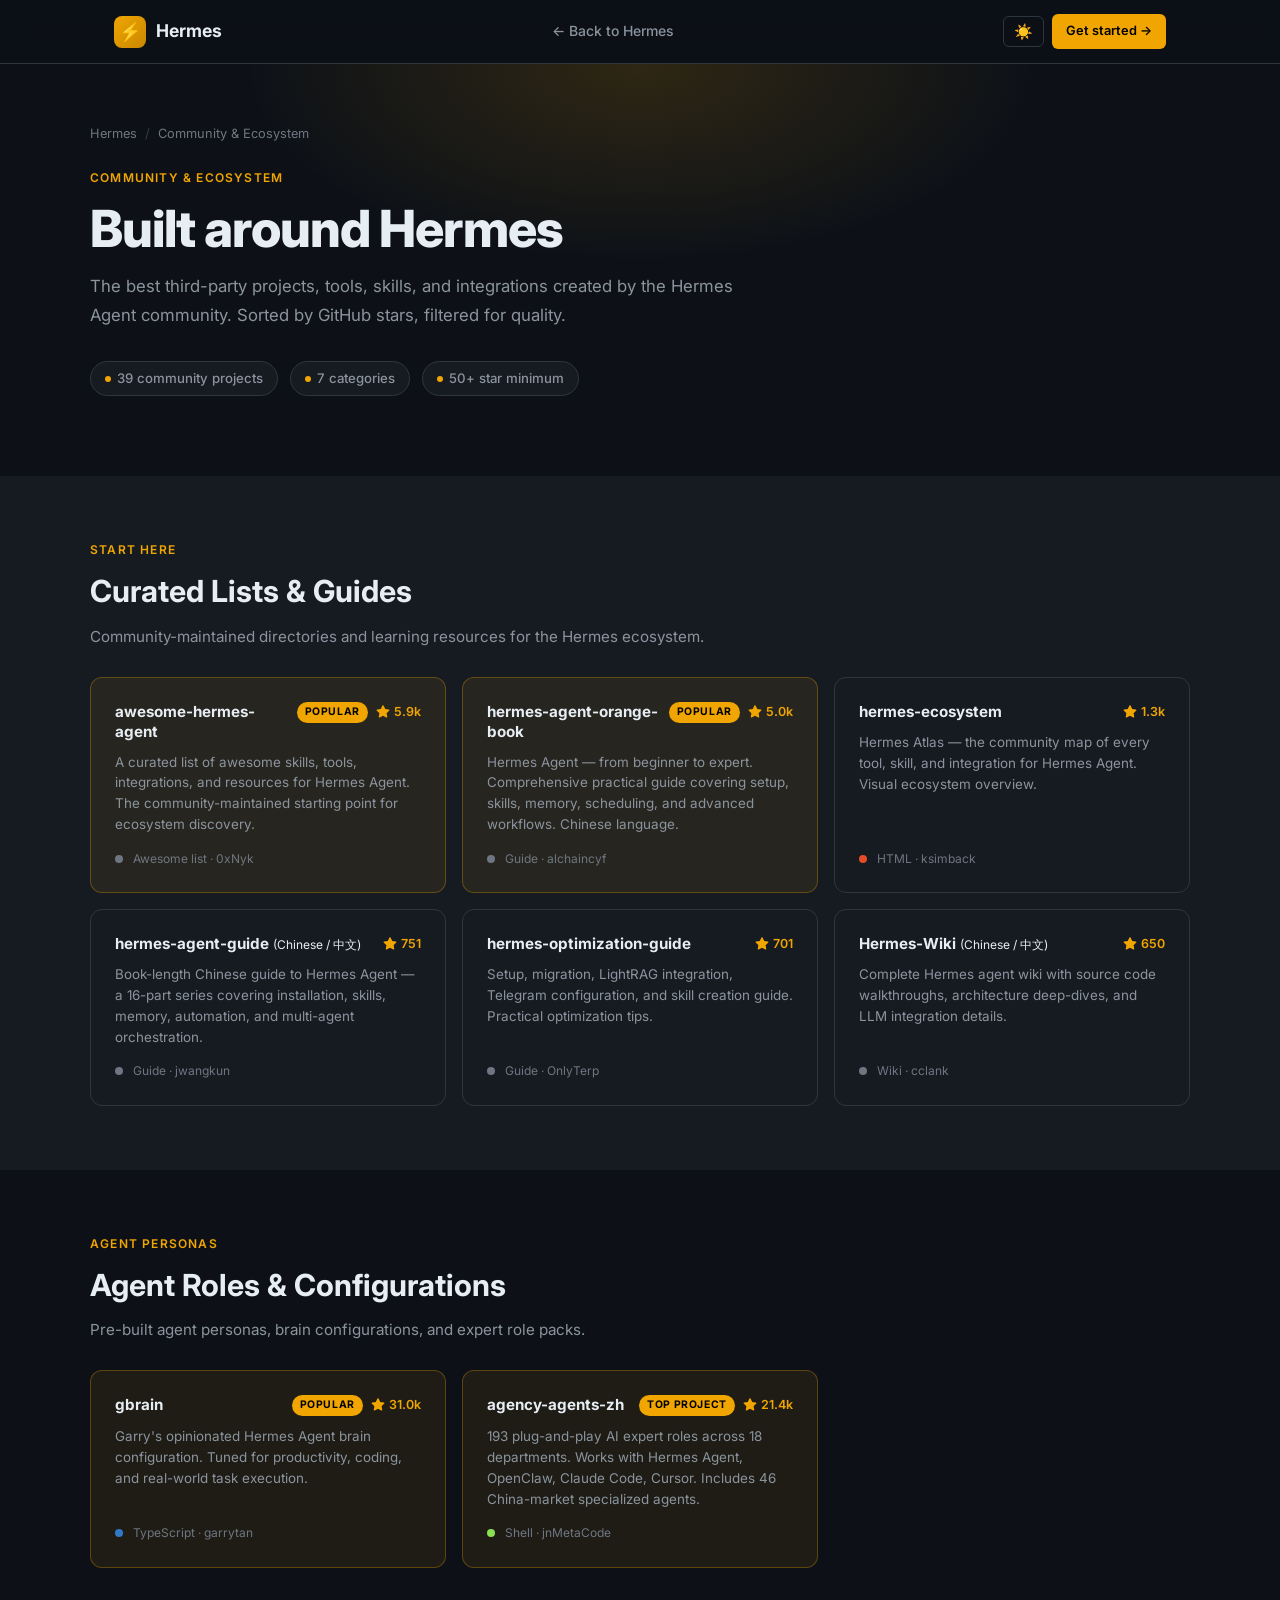
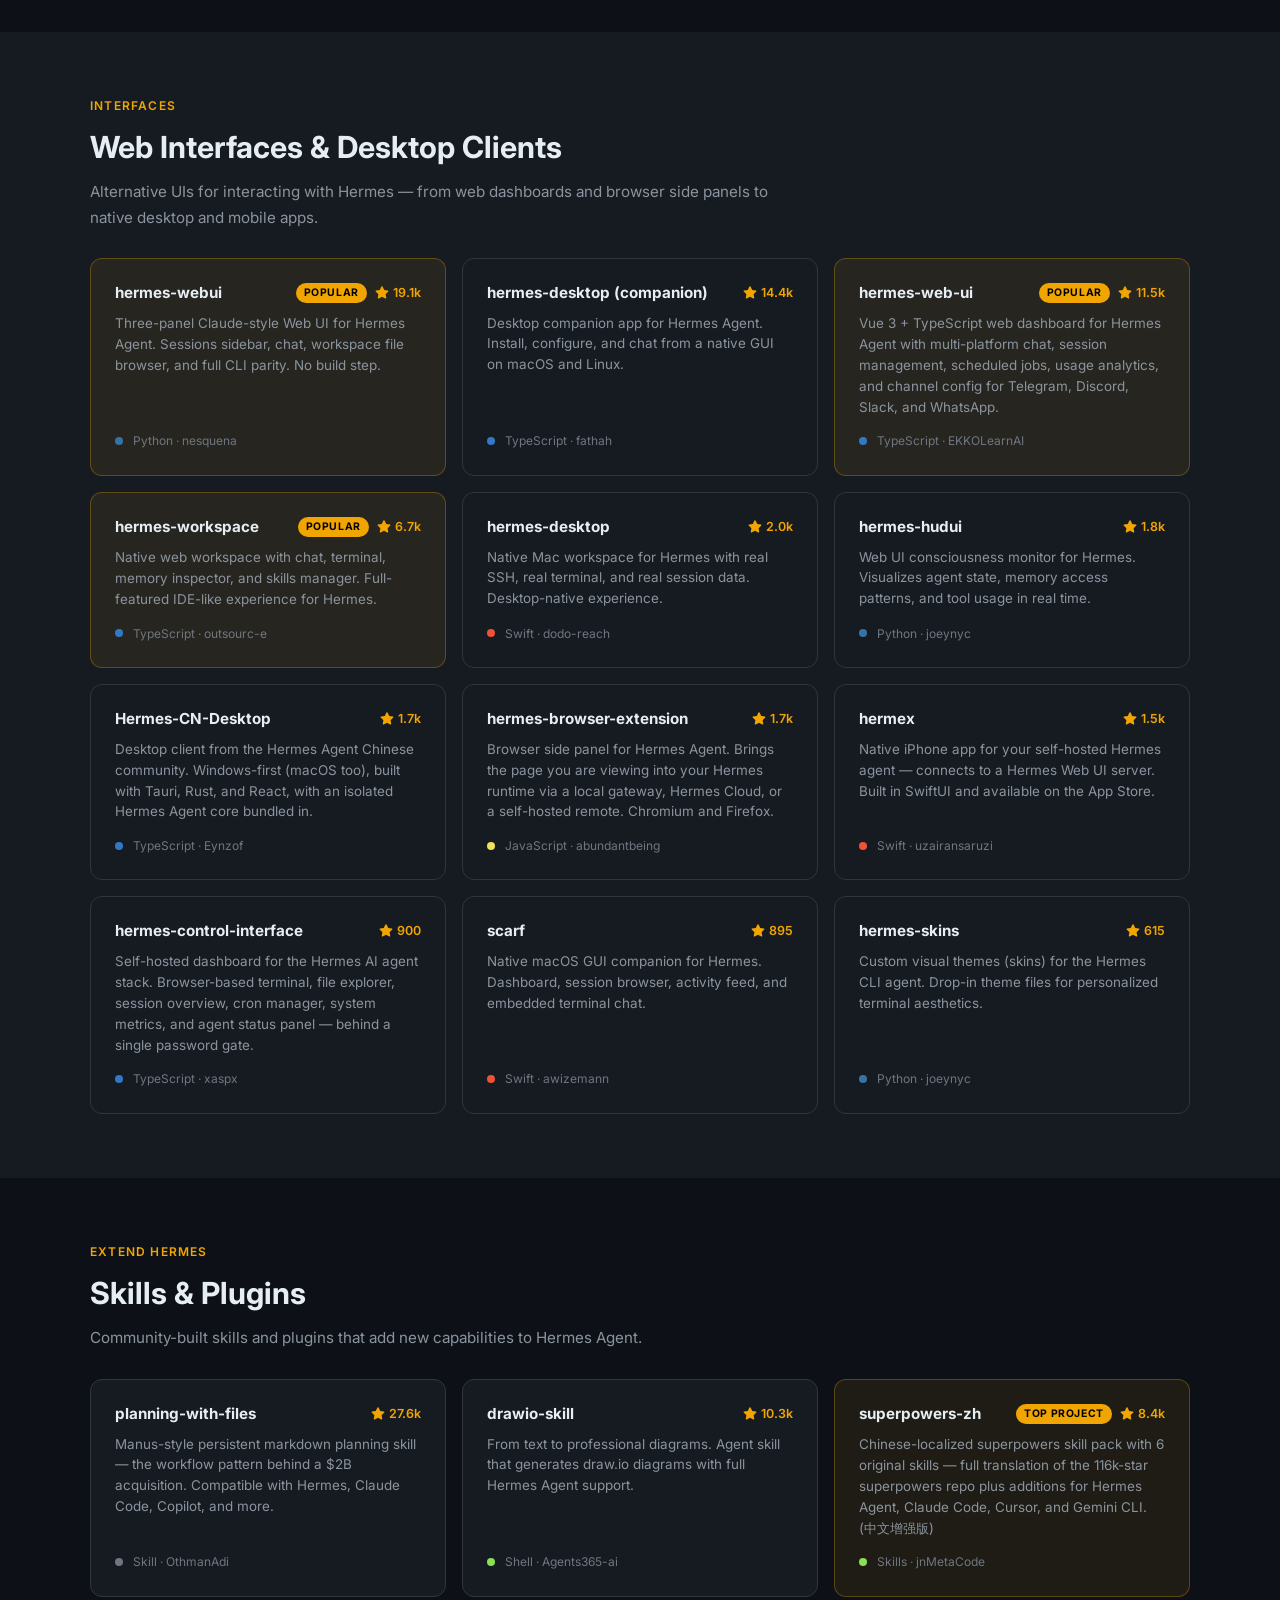
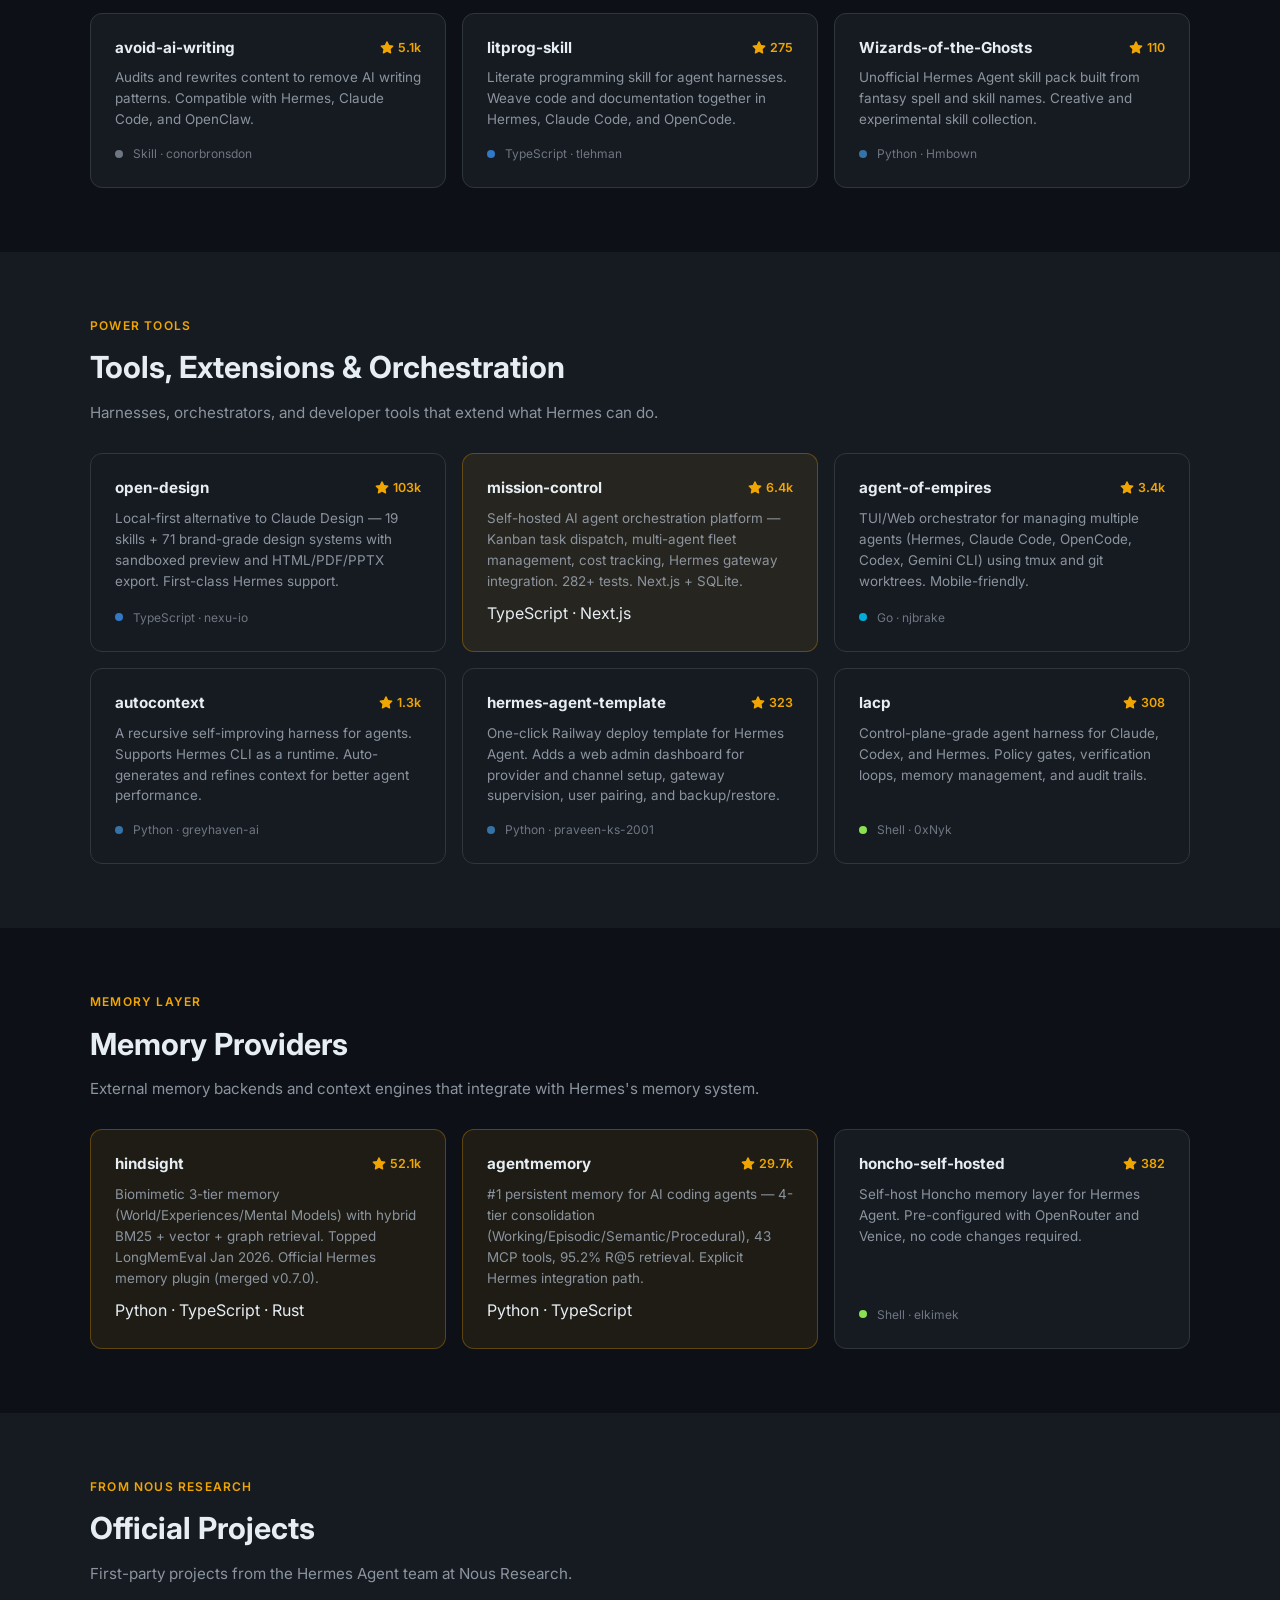
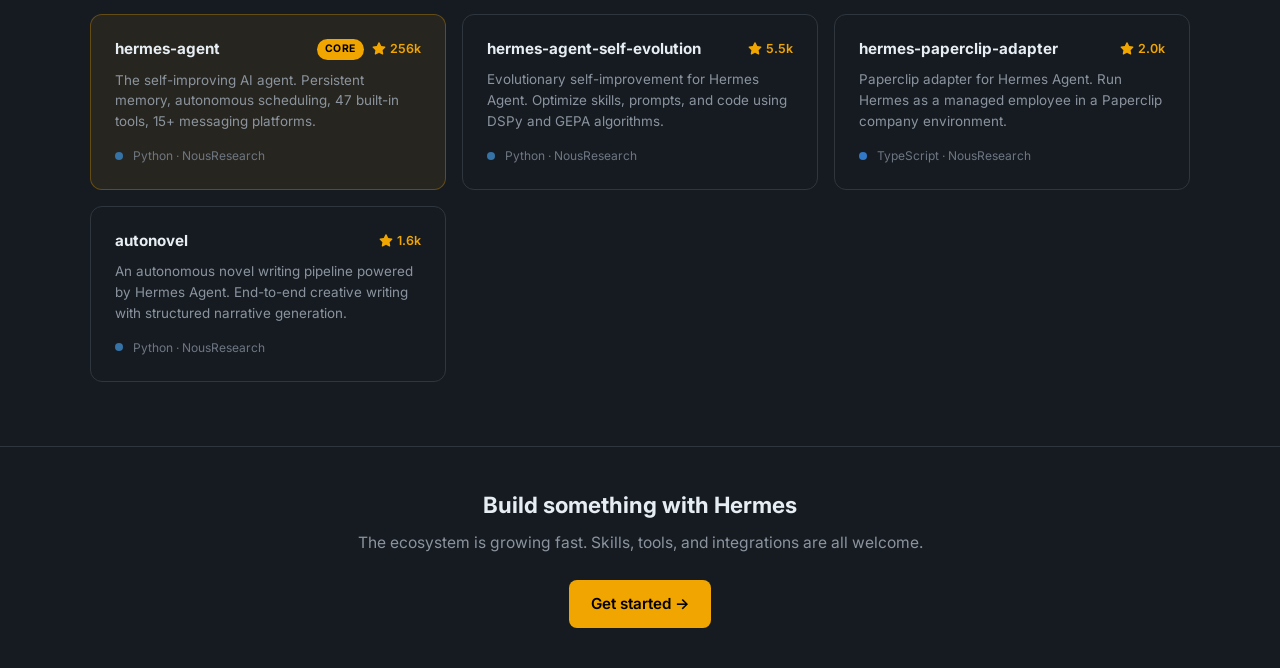
==== community/index.html @ b5ebe0b9 "docs(community): add hermex, hermes-browser-extension, Hermes-CN-Desktop, hermes-agent-template, her" ====
<!DOCTYPE html>
<html lang="en" data-theme="dark">
<head>
  <script>
    // Canonical URL: strip trailing index.html so links always show the clean path
    (function(){
      var p = window.location.pathname;
      if (p.endsWith('/index.html')) {
        var clean = p.slice(0, p.length - 'index.html'.length);
        window.history.replaceState(null, '', clean + window.location.search + window.location.hash);
      }
    })();
  </script>
  <meta charset="UTF-8" />
  <meta name="viewport" content="width=device-width, initial-scale=1.0" />
  <title>Hermes Ecosystem — Community Projects &amp; Tools</title>
  <meta name="description" content="The best third-party projects, tools, skills, and integrations built around Hermes Agent by the open-source community." />
  <meta property="og:title" content="Hermes Ecosystem — Community Projects & Tools" />
  <meta property="og:description" content="The best third-party projects, tools, skills, and integrations built around Hermes Agent." />
  <meta property="og:type" content="website" />
  <link rel="icon" type="image/svg+xml" href="/favicon.svg" />
  <link rel="icon" type="image/png" sizes="32x32" href="/favicon-32.png" />
  <link rel="icon" type="image/png" sizes="192x192" href="/favicon-192.png" />
  <link rel="shortcut icon" href="/favicon.ico" />
  <link rel="apple-touch-icon" sizes="512x512" href="/apple-touch-icon.png" />
  <link rel="preconnect" href="https://fonts.googleapis.com" />
  <link rel="preconnect" href="https://fonts.gstatic.com" crossorigin />
  <link href="https://fonts.googleapis.com/css2?family=Inter:wght@300;400;500;600;700;800&family=JetBrains+Mono:wght@400;500&display=swap" rel="stylesheet" />
  <style>
    :root {
      --bg-primary: #0d1117;
      --bg-secondary: #161b22;
      --bg-tertiary: #21262d;
      --bg-card: #161b22;
      --bg-card-hover: #1c2128;
      --border: #30363d;
      --border-hover: #484f58;
      --text-primary: #e6edf3;
      --text-secondary: #8b949e;
      --text-muted: #6e7681;
      --accent: #f0a500;
      --accent-dim: #c88800;
      --accent-glow: rgba(240,165,0,0.15);
      --accent-subtle: rgba(240,165,0,0.08);
      --green: #3fb950;
      --red: #f85149;
      --blue: #58a6ff;
      --purple: #bc8cff;
      --nav-height: 64px;
      --radius: 8px;
      --radius-lg: 12px;
      --shadow: 0 1px 3px rgba(0,0,0,0.4),0 4px 16px rgba(0,0,0,0.3);
    }
    [data-theme="light"] {
      --bg-primary: #ffffff;
      --bg-secondary: #f6f8fa;
      --bg-tertiary: #eaeef2;
      --bg-card: #ffffff;
      --bg-card-hover: #f6f8fa;
      --border: #d0d7de;
      --border-hover: #9198a1;
      --text-primary: #1f2328;
      --text-secondary: #656d76;
      --text-muted: #9198a1;
      --accent: #c07800;
      --accent-dim: #a06000;
      --accent-glow: rgba(192,120,0,0.12);
      --accent-subtle: rgba(192,120,0,0.06);
      --green: #1a7f37;
      --red: #cf222e;
      --blue: #0969da;
      --purple: #7c3aed;
      --shadow: 0 1px 3px rgba(0,0,0,0.1),0 4px 16px rgba(0,0,0,0.06);
    }
    *,*::before,*::after{box-sizing:border-box;margin:0;padding:0}
    html{scroll-behavior:smooth;font-size:16px;overflow-x:hidden}
    body{font-family:'Inter',-apple-system,BlinkMacSystemFont,'Segoe UI',sans-serif;background:var(--bg-primary);color:var(--text-primary);line-height:1.6;transition:background 0.2s,color 0.2s;-webkit-font-smoothing:antialiased}
    a{color:var(--accent);text-decoration:none;transition:color 0.15s}
    a:hover{color:var(--accent-dim)}
    ::-webkit-scrollbar{width:6px;height:6px}
    ::-webkit-scrollbar-track{background:var(--bg-secondary)}
    ::-webkit-scrollbar-thumb{background:var(--border);border-radius:3px}

    /* Nav */
    #nav{position:fixed;top:0;left:0;right:0;height:var(--nav-height);background:rgba(13,17,23,0.92);backdrop-filter:blur(12px);-webkit-backdrop-filter:blur(12px);border-bottom:1px solid var(--border);z-index:1000}
    [data-theme="light"] #nav{background:rgba(255,255,255,0.92)}
    .nav-inner{max-width:1100px;margin:0 auto;padding:0 24px;height:100%;display:flex;align-items:center;justify-content:space-between;gap:16px}
    .nav-logo{display:flex;align-items:center;gap:10px;font-weight:700;font-size:1.1rem;color:var(--text-primary);text-decoration:none;flex-shrink:0}
    .nav-logo-icon{width:32px;height:32px;background:linear-gradient(135deg,var(--accent),var(--accent-dim));border-radius:8px;display:flex;align-items:center;justify-content:center;font-size:18px;line-height:1}
    .nav-back{display:flex;align-items:center;gap:6px;color:var(--text-secondary);font-size:0.875rem;font-weight:500;padding:6px 12px;border-radius:6px;transition:color 0.15s,background 0.15s;text-decoration:none}
    .nav-back:hover{color:var(--text-primary);background:var(--bg-tertiary)}
    .btn-theme{background:none;border:1px solid var(--border);color:var(--text-secondary);cursor:pointer;padding:7px 10px;border-radius:6px;font-size:15px;line-height:1;transition:border-color 0.15s,color 0.15s,background 0.15s}
    .btn-theme:hover{border-color:var(--border-hover);color:var(--text-primary);background:var(--bg-tertiary)}
    .hamburger{display:none;flex-direction:column;gap:5px;cursor:pointer;padding:6px;border:1px solid var(--border);border-radius:6px;background:none;transition:border-color 0.15s;flex-shrink:0}
    .hamburger:hover{border-color:var(--border-hover)}
    .hamburger span{display:block;width:20px;height:2px;background:var(--text-secondary);border-radius:2px;transition:transform 0.2s,opacity 0.2s}
    .hamburger.open span:nth-child(1){transform:translateY(7px) rotate(45deg)}
    .hamburger.open span:nth-child(2){opacity:0}
    .hamburger.open span:nth-child(3){transform:translateY(-7px) rotate(-45deg)}
    #community-mobile-menu{display:none;position:fixed;top:var(--nav-height);left:0;right:0;background:var(--bg-secondary);border-bottom:1px solid var(--border);padding:16px 24px;z-index:999;flex-direction:column;gap:4px}
    #community-mobile-menu.open{display:flex}
    #community-mobile-menu a{color:var(--text-secondary);font-size:0.95rem;font-weight:500;padding:10px 12px;border-radius:6px;transition:color 0.15s,background 0.15s;text-decoration:none}
    #community-mobile-menu a:hover{color:var(--text-primary);background:var(--bg-tertiary)}
    .btn-cta{background:var(--accent);color:#000;font-size:0.8rem;font-weight:600;padding:7px 14px;border-radius:6px;border:none;cursor:pointer;text-decoration:none;display:inline-block;transition:background 0.15s,transform 0.1s;white-space:nowrap}
    .btn-cta:hover{background:var(--accent-dim);color:#000;transform:translateY(-1px)}

    /* Layout */
    main{padding-top:var(--nav-height)}
    .hero{padding:60px 24px 48px;background:var(--bg-primary);position:relative;overflow:hidden}
    .hero::before{content:'';position:absolute;top:-200px;left:50%;transform:translateX(-50%);width:800px;height:400px;background:radial-gradient(ellipse at center,var(--accent-glow) 0%,transparent 70%);pointer-events:none}
    .container{max-width:1100px;margin:0 auto;position:relative}
    .section{padding:64px 24px}
    .section-alt{background:var(--bg-secondary)}

    /* Breadcrumb */
    .breadcrumb{display:flex;align-items:center;gap:8px;font-size:0.8rem;color:var(--text-muted);margin-bottom:24px;flex-wrap:wrap}
    .breadcrumb a{color:var(--text-muted)}
    .breadcrumb a:hover{color:var(--accent)}
    .breadcrumb-sep{opacity:0.4}

    /* Hero content */
    .page-label{font-size:0.75rem;font-weight:600;letter-spacing:0.1em;text-transform:uppercase;color:var(--accent);margin-bottom:12px}
    .page-title{font-size:clamp(2rem,5vw,3.2rem);font-weight:800;line-height:1.1;letter-spacing:-0.02em;margin-bottom:16px}
    .page-sub{font-size:1.05rem;color:var(--text-secondary);max-width:680px;line-height:1.7;margin-bottom:32px}

    /* Stats bar */
    .stats-bar{display:flex;flex-wrap:wrap;gap:12px;margin-bottom:32px}
    .stat-pill{display:inline-flex;align-items:center;gap:6px;background:var(--bg-secondary);border:1px solid var(--border);color:var(--text-secondary);font-size:0.825rem;font-weight:500;padding:6px 14px;border-radius:100px}
    .stat-pill .dot{width:6px;height:6px;background:var(--accent);border-radius:50%;flex-shrink:0}

    /* Category sections */
    .cat-label{font-size:0.75rem;font-weight:600;letter-spacing:0.1em;text-transform:uppercase;color:var(--accent);margin-bottom:8px}
    .cat-title{font-size:clamp(1.4rem,3vw,1.9rem);font-weight:700;margin-bottom:8px;color:var(--text-primary)}
    .cat-desc{font-size:0.95rem;color:var(--text-secondary);max-width:680px;line-height:1.65;margin-bottom:28px}

    /* Project cards */
    .project-grid{display:grid;grid-template-columns:repeat(3,minmax(0,1fr));gap:16px;margin-bottom:0}
    .project-grid > *{min-width:0}
    .project-card{background:var(--bg-card);border:1px solid var(--border);border-radius:var(--radius-lg);padding:24px;display:flex;flex-direction:column;gap:10px;transition:border-color 0.2s,transform 0.15s,background 0.2s;text-decoration:none;color:inherit}
    .project-card:hover{border-color:var(--accent);transform:translateY(-3px);background:var(--bg-card-hover);color:inherit}
    .project-header{display:flex;align-items:flex-start;justify-content:space-between;gap:8px}
    .project-name{font-size:0.95rem;font-weight:700;color:var(--text-primary);line-height:1.3;word-break:break-word;min-width:0;flex:1}
    .project-stars{display:inline-flex;align-items:center;gap:4px;font-size:0.78rem;font-weight:600;color:var(--accent);white-space:nowrap;flex-shrink:0}
    .project-stars svg{width:14px;height:14px;fill:var(--accent)}
    .project-desc{font-size:0.84rem;color:var(--text-secondary);line-height:1.55;flex:1}
    .project-meta{display:flex;align-items:center;gap:10px;font-size:0.75rem;color:var(--text-muted);margin-top:auto;padding-top:4px}
    .lang-dot{width:8px;height:8px;border-radius:50%;flex-shrink:0}
    .lang-python{background:#3572A5}
    .lang-ts{background:#3178c6}
    .lang-js{background:#f1e05a}
    .lang-swift{background:#F05138}
    .lang-shell{background:#89e051}
    .lang-html{background:#e34c26}
    .lang-go{background:#00ADD8}
    .lang-rust{background:#dea584}
    .lang-makefile{background:#427819}
    .lang-docs{background:var(--text-muted)}

    /* Featured card (wider) */
    .project-card.featured{border-color:rgba(240,165,0,0.3);background:var(--accent-subtle)}
    .project-card.featured:hover{border-color:var(--accent)}
    .featured-badge{font-size:0.65rem;font-weight:700;letter-spacing:0.06em;text-transform:uppercase;background:var(--accent);color:#000;padding:2px 8px;border-radius:100px;flex-shrink:0}

    /* CTA footer */
    .cta-strip{background:var(--bg-secondary);border-top:1px solid var(--border);padding:40px 24px;text-align:center}
    .cta-strip h2{font-size:1.4rem;font-weight:700;margin-bottom:8px}
    .cta-strip p{color:var(--text-secondary);margin-bottom:24px;font-size:0.975rem}
    .cta-btns{display:flex;gap:12px;justify-content:center;flex-wrap:wrap}
    .btn-primary{display:inline-flex;align-items:center;gap:6px;background:var(--accent);color:#000;font-weight:600;font-size:0.95rem;padding:12px 22px;border-radius:8px;transition:background 0.15s,transform 0.1s}
    .btn-primary:hover{background:var(--accent-dim);color:#000;transform:translateY(-1px)}
    .btn-secondary{display:inline-flex;align-items:center;gap:6px;background:var(--bg-card);border:1px solid var(--border);color:var(--text-primary);font-weight:500;font-size:0.95rem;padding:12px 22px;border-radius:8px;transition:border-color 0.15s,background 0.15s}
    .btn-secondary:hover{border-color:var(--border-hover);background:var(--bg-card-hover);color:var(--text-primary)}

    /* Responsive */
    @media(max-width:900px){.project-grid{grid-template-columns:repeat(2,minmax(0,1fr))}}
    @media(max-width:640px){
      .project-grid{grid-template-columns:1fr}
      .nav-back{display:none}
      .btn-cta{display:none}
      .hamburger{display:flex}
      .nav-inner{gap:8px}
      .hero{padding:48px 16px 36px}
      .section{padding:48px 16px}
    }
  </style>
</head>
<body>

<nav id="nav">
  <div class="nav-inner">
    <a href="../index.html" class="nav-logo">
      <div class="nav-logo-icon">&#9889;</div>
      Hermes
    </a>
    <a href="../index.html#resources" class="nav-back"><span>&larr; Back to Hermes</span></a>
    <div style="display:flex;align-items:center;gap:8px;flex-shrink:0">
      <button class="btn-theme" id="theme-toggle" aria-label="Toggle theme">🌙</button>
      <a href="https://hermes-agent.nousresearch.com/docs/getting-started/installation" class="btn-cta" target="_blank" rel="noopener">Get started &rarr;</a>
    </div>
    <button class="hamburger" id="community-hamburger" aria-label="Open menu">
      <span></span><span></span><span></span>
    </button>
  </div>
</nav>

<div id="community-mobile-menu">
  <a href="../index.html">⚡ Hermes Home</a>
  <a href="../index.html#why">Why Hermes</a>
  <a href="../index.html#features">Features</a>
  <a href="../index.html#compare">Compare</a>
  <a href="../index.html#install">Install</a>
  <a href="../index.html#resources">Resources</a>
  <a href="../eli5/" style="color:var(--accent)">🧠 ELI5 — What is Hermes?</a>
  <a href="../models/" style="color:var(--accent)">🤖 Best Models 2026</a>
  <a href="../index.html#resources" style="color:var(--accent)">🌎 Community &amp; Ecosystem</a>
  <a href="https://hermes-agent.nousresearch.com/docs/getting-started/installation" target="_blank" rel="noopener" style="color:var(--accent);margin-top:4px">Get started →</a>
</div>

<main>
  <div class="hero">
    <div class="container">
      <nav class="breadcrumb" aria-label="Breadcrumb">
        <a href="../index.html">Hermes</a>
        <span class="breadcrumb-sep">/</span>
        <span>Community &amp; Ecosystem</span>
      </nav>

      <div class="page-label">Community &amp; Ecosystem</div>
      <h1 class="page-title">Built around Hermes</h1>
      <p class="page-sub">The best third-party projects, tools, skills, and integrations created by the Hermes Agent community. Sorted by GitHub stars, filtered for quality.</p>

      <div class="stats-bar">
        <span class="stat-pill"><span class="dot"></span>39 community projects</span>
        <span class="stat-pill"><span class="dot"></span>7 categories</span>
        <span class="stat-pill"><span class="dot"></span>50+ star minimum</span>
      </div>
    </div>
  </div>

  <!-- ===== CURATED LISTS & GUIDES ===== -->
  <div class="section section-alt">
    <div class="container">
      <p class="cat-label">Start here</p>
      <h2 class="cat-title">Curated Lists &amp; Guides</h2>
      <p class="cat-desc">Community-maintained directories and learning resources for the Hermes ecosystem.</p>
      <div class="project-grid">
        <a href="https://github.com/0xNyk/awesome-hermes-agent" target="_blank" rel="noopener" class="project-card featured">
          <div class="project-header">
            <div class="project-name">awesome-hermes-agent</div>
            <span class="featured-badge">Popular</span>
            <span class="project-stars"><svg viewBox="0 0 16 16"><path d="M8 .25a.75.75 0 0 1 .673.418l1.882 3.815 4.21.612a.75.75 0 0 1 .416 1.279l-3.046 2.97.719 4.192a.75.75 0 0 1-1.088.791L8 12.347l-3.766 1.98a.75.75 0 0 1-1.088-.79l.72-4.194L.818 6.374a.75.75 0 0 1 .416-1.28l4.21-.611L7.327.668A.75.75 0 0 1 8 .25z"/></svg>5.9k</span>
          </div>
          <div class="project-desc">A curated list of awesome skills, tools, integrations, and resources for Hermes Agent. The community-maintained starting point for ecosystem discovery.</div>
          <div class="project-meta"><span class="lang-dot lang-docs"></span> Awesome list &middot; 0xNyk</div>
        </a>
        <a href="https://github.com/alchaincyf/hermes-agent-orange-book" target="_blank" rel="noopener" class="project-card featured">
          <div class="project-header">
            <div class="project-name">hermes-agent-orange-book</div>
            <span class="featured-badge">Popular</span>
            <span class="project-stars"><svg viewBox="0 0 16 16"><path d="M8 .25a.75.75 0 0 1 .673.418l1.882 3.815 4.21.612a.75.75 0 0 1 .416 1.279l-3.046 2.97.719 4.192a.75.75 0 0 1-1.088.791L8 12.347l-3.766 1.98a.75.75 0 0 1-1.088-.79l.72-4.194L.818 6.374a.75.75 0 0 1 .416-1.28l4.21-.611L7.327.668A.75.75 0 0 1 8 .25z"/></svg>5.0k</span>
          </div>
          <div class="project-desc">Hermes Agent &mdash; from beginner to expert. Comprehensive practical guide covering setup, skills, memory, scheduling, and advanced workflows. Chinese language.</div>
          <div class="project-meta"><span class="lang-dot lang-docs"></span> Guide &middot; alchaincyf</div>
        </a>
        <a href="https://github.com/ksimback/hermes-ecosystem" target="_blank" rel="noopener" class="project-card">
          <div class="project-header">
            <div class="project-name">hermes-ecosystem</div>
            <span class="project-stars"><svg viewBox="0 0 16 16"><path d="M8 .25a.75.75 0 0 1 .673.418l1.882 3.815 4.21.612a.75.75 0 0 1 .416 1.279l-3.046 2.97.719 4.192a.75.75 0 0 1-1.088.791L8 12.347l-3.766 1.98a.75.75 0 0 1-1.088-.79l.72-4.194L.818 6.374a.75.75 0 0 1 .416-1.28l4.21-.611L7.327.668A.75.75 0 0 1 8 .25z"/></svg>1.3k</span>
          </div>
          <div class="project-desc">Hermes Atlas &mdash; the community map of every tool, skill, and integration for Hermes Agent. Visual ecosystem overview.</div>
          <div class="project-meta"><span class="lang-dot lang-html"></span> HTML &middot; ksimback</div>
        </a>
        <a href="https://github.com/jwangkun/hermes-agent-guide" target="_blank" rel="noopener" class="project-card">
          <div class="project-header">
            <div class="project-name">hermes-agent-guide <span style="font-weight: normal; font-size: 12px;">(Chinese / 中文)</span></div>
            <span class="project-stars"><svg viewBox="0 0 16 16"><path d="M8 .25a.75.75 0 0 1 .673.418l1.882 3.815 4.21.612a.75.75 0 0 1 .416 1.279l-3.046 2.97.719 4.192a.75.75 0 0 1-1.088.791L8 12.347l-3.766 1.98a.75.75 0 0 1-1.088-.79l.72-4.194L.818 6.374a.75.75 0 0 1 .416-1.28l4.21-.611L7.327.668A.75.75 0 0 1 8 .25z"/></svg>751</span>
          </div>
          <div class="project-desc">Book-length Chinese guide to Hermes Agent &mdash; a 16-part series covering installation, skills, memory, automation, and multi-agent orchestration.</div>
          <div class="project-meta"><span class="lang-dot lang-docs"></span> Guide &middot; jwangkun</div>
        </a>
        <a href="https://github.com/OnlyTerp/hermes-optimization-guide" target="_blank" rel="noopener" class="project-card">
          <div class="project-header">
            <div class="project-name">hermes-optimization-guide</div>
            <span class="project-stars"><svg viewBox="0 0 16 16"><path d="M8 .25a.75.75 0 0 1 .673.418l1.882 3.815 4.21.612a.75.75 0 0 1 .416 1.279l-3.046 2.97.719 4.192a.75.75 0 0 1-1.088.791L8 12.347l-3.766 1.98a.75.75 0 0 1-1.088-.79l.72-4.194L.818 6.374a.75.75 0 0 1 .416-1.28l4.21-.611L7.327.668A.75.75 0 0 1 8 .25z"/></svg>701</span>
          </div>
          <div class="project-desc">Setup, migration, LightRAG integration, Telegram configuration, and skill creation guide. Practical optimization tips.</div>
          <div class="project-meta"><span class="lang-dot lang-docs"></span> Guide &middot; OnlyTerp</div>
        </a>
        <a href="https://github.com/cclank/Hermes-Wiki" target="_blank" rel="noopener" class="project-card">
          <div class="project-header">
            <div class="project-name">Hermes-Wiki <span style="font-weight: normal; font-size: 12px;">(Chinese / 中文)</span></div>
            <span class="project-stars"><svg viewBox="0 0 16 16"><path d="M8 .25a.75.75 0 0 1 .673.418l1.882 3.815 4.21.612a.75.75 0 0 1 .416 1.279l-3.046 2.97.719 4.192a.75.75 0 0 1-1.088.791L8 12.347l-3.766 1.98a.75.75 0 0 1-1.088-.79l.72-4.194L.818 6.374a.75.75 0 0 1 .416-1.28l4.21-.611L7.327.668A.75.75 0 0 1 8 .25z"/></svg>650</span>
          </div>
          <div class="project-desc">Complete Hermes agent wiki with source code walkthroughs, architecture deep-dives, and LLM integration details.</div>
          <div class="project-meta"><span class="lang-dot lang-docs"></span> Wiki &middot; cclank</div>
        </a>
      </div>
    </div>
  </div>

  <!-- ===== AGENT ROLES & CONFIGS ===== -->
  <div class="section">
    <div class="container">
      <p class="cat-label">Agent personas</p>
      <h2 class="cat-title">Agent Roles &amp; Configurations</h2>
      <p class="cat-desc">Pre-built agent personas, brain configurations, and expert role packs.</p>
      <div class="project-grid">
        <a href="https://github.com/garrytan/gbrain" target="_blank" rel="noopener" class="project-card featured">
          <div class="project-header">
            <div class="project-name">gbrain</div>
            <span class="featured-badge">Popular</span>
            <span class="project-stars"><svg viewBox="0 0 16 16"><path d="M8 .25a.75.75 0 0 1 .673.418l1.882 3.815 4.21.612a.75.75 0 0 1 .416 1.279l-3.046 2.97.719 4.192a.75.75 0 0 1-1.088.791L8 12.347l-3.766 1.98a.75.75 0 0 1-1.088-.79l.72-4.194L.818 6.374a.75.75 0 0 1 .416-1.28l4.21-.611L7.327.668A.75.75 0 0 1 8 .25z"/></svg>31.0k</span>
          </div>
          <div class="project-desc">Garry's opinionated Hermes Agent brain configuration. Tuned for productivity, coding, and real-world task execution.</div>
          <div class="project-meta"><span class="lang-dot lang-ts"></span> TypeScript &middot; garrytan</div>
        </a>
        <a href="https://github.com/jnMetaCode/agency-agents-zh" target="_blank" rel="noopener" class="project-card featured">
          <div class="project-header">
            <div class="project-name">agency-agents-zh</div>
            <span class="featured-badge">Top project</span>
            <span class="project-stars"><svg viewBox="0 0 16 16"><path d="M8 .25a.75.75 0 0 1 .673.418l1.882 3.815 4.21.612a.75.75 0 0 1 .416 1.279l-3.046 2.97.719 4.192a.75.75 0 0 1-1.088.791L8 12.347l-3.766 1.98a.75.75 0 0 1-1.088-.79l.72-4.194L.818 6.374a.75.75 0 0 1 .416-1.28l4.21-.611L7.327.668A.75.75 0 0 1 8 .25z"/></svg>21.4k</span>
          </div>
          <div class="project-desc">193 plug-and-play AI expert roles across 18 departments. Works with Hermes Agent, OpenClaw, Claude Code, Cursor. Includes 46 China-market specialized agents.</div>
          <div class="project-meta"><span class="lang-dot lang-shell"></span> Shell &middot; jnMetaCode</div>
        </a>
      </div>
    </div>
  </div>

  <!-- ===== WEB INTERFACES & DESKTOP ===== -->
  <div class="section section-alt">
    <div class="container">
      <p class="cat-label">Interfaces</p>
      <h2 class="cat-title">Web Interfaces &amp; Desktop Clients</h2>
      <p class="cat-desc">Alternative UIs for interacting with Hermes &mdash; from web dashboards and browser side panels to native desktop and mobile apps.</p>
      <div class="project-grid">
        <a href="https://github.com/nesquena/hermes-webui" target="_blank" rel="noopener" class="project-card featured">
          <div class="project-header">
            <div class="project-name">hermes-webui</div>
            <span class="featured-badge">Popular</span>
            <span class="project-stars"><svg viewBox="0 0 16 16"><path d="M8 .25a.75.75 0 0 1 .673.418l1.882 3.815 4.21.612a.75.75 0 0 1 .416 1.279l-3.046 2.97.719 4.192a.75.75 0 0 1-1.088.791L8 12.347l-3.766 1.98a.75.75 0 0 1-1.088-.79l.72-4.194L.818 6.374a.75.75 0 0 1 .416-1.28l4.21-.611L7.327.668A.75.75 0 0 1 8 .25z"/></svg>19.1k</span>
          </div>
          <div class="project-desc">Three-panel Claude-style Web UI for Hermes Agent. Sessions sidebar, chat, workspace file browser, and full CLI parity. No build step.</div>
          <div class="project-meta"><span class="lang-dot lang-python"></span> Python &middot; nesquena</div>
        </a>
        <a href="https://github.com/fathah/hermes-desktop" target="_blank" rel="noopener" class="project-card">
          <div class="project-header">
            <div class="project-name">hermes-desktop (companion)</div>
            <span class="project-stars"><svg viewBox="0 0 16 16"><path d="M8 .25a.75.75 0 0 1 .673.418l1.882 3.815 4.21.612a.75.75 0 0 1 .416 1.279l-3.046 2.97.719 4.192a.75.75 0 0 1-1.088.791L8 12.347l-3.766 1.98a.75.75 0 0 1-1.088-.79l.72-4.194L.818 6.374a.75.75 0 0 1 .416-1.28l4.21-.611L7.327.668A.75.75 0 0 1 8 .25z"/></svg>14.4k</span>
          </div>
          <div class="project-desc">Desktop companion app for Hermes Agent. Install, configure, and chat from a native GUI on macOS and Linux.</div>
          <div class="project-meta"><span class="lang-dot lang-ts"></span> TypeScript &middot; fathah</div>
        </a>
        <a href="https://github.com/EKKOLearnAI/hermes-web-ui" target="_blank" rel="noopener" class="project-card featured">
          <div class="project-header">
            <div class="project-name">hermes-web-ui</div>
            <span class="featured-badge">Popular</span>
            <span class="project-stars"><svg viewBox="0 0 16 16"><path d="M8 .25a.75.75 0 0 1 .673.418l1.882 3.815 4.21.612a.75.75 0 0 1 .416 1.279l-3.046 2.97.719 4.192a.75.75 0 0 1-1.088.791L8 12.347l-3.766 1.98a.75.75 0 0 1-1.088-.79l.72-4.194L.818 6.374a.75.75 0 0 1 .416-1.28l4.21-.611L7.327.668A.75.75 0 0 1 8 .25z"/></svg>11.5k</span>
          </div>
          <div class="project-desc">Vue 3 + TypeScript web dashboard for Hermes Agent with multi-platform chat, session management, scheduled jobs, usage analytics, and channel config for Telegram, Discord, Slack, and WhatsApp.</div>
          <div class="project-meta"><span class="lang-dot lang-ts"></span> TypeScript &middot; EKKOLearnAI</div>
        </a>
        <a href="https://github.com/outsourc-e/hermes-workspace" target="_blank" rel="noopener" class="project-card featured">
          <div class="project-header">
            <div class="project-name">hermes-workspace</div>
            <span class="featured-badge">Popular</span>
            <span class="project-stars"><svg viewBox="0 0 16 16"><path d="M8 .25a.75.75 0 0 1 .673.418l1.882 3.815 4.21.612a.75.75 0 0 1 .416 1.279l-3.046 2.97.719 4.192a.75.75 0 0 1-1.088.791L8 12.347l-3.766 1.98a.75.75 0 0 1-1.088-.79l.72-4.194L.818 6.374a.75.75 0 0 1 .416-1.28l4.21-.611L7.327.668A.75.75 0 0 1 8 .25z"/></svg>6.7k</span>
          </div>
          <div class="project-desc">Native web workspace with chat, terminal, memory inspector, and skills manager. Full-featured IDE-like experience for Hermes.</div>
          <div class="project-meta"><span class="lang-dot lang-ts"></span> TypeScript &middot; outsourc-e</div>
        </a>
        <a href="https://github.com/dodo-reach/hermes-desktop" target="_blank" rel="noopener" class="project-card">
          <div class="project-header">
            <div class="project-name">hermes-desktop</div>
            <span class="project-stars"><svg viewBox="0 0 16 16"><path d="M8 .25a.75.75 0 0 1 .673.418l1.882 3.815 4.21.612a.75.75 0 0 1 .416 1.279l-3.046 2.97.719 4.192a.75.75 0 0 1-1.088.791L8 12.347l-3.766 1.98a.75.75 0 0 1-1.088-.79l.72-4.194L.818 6.374a.75.75 0 0 1 .416-1.28l4.21-.611L7.327.668A.75.75 0 0 1 8 .25z"/></svg>2.0k</span>
          </div>
          <div class="project-desc">Native Mac workspace for Hermes with real SSH, real terminal, and real session data. Desktop-native experience.</div>
          <div class="project-meta"><span class="lang-dot lang-swift"></span> Swift &middot; dodo-reach</div>
        </a>
        <a href="https://github.com/joeynyc/hermes-hudui" target="_blank" rel="noopener" class="project-card">
          <div class="project-header">
            <div class="project-name">hermes-hudui</div>
            <span class="project-stars"><svg viewBox="0 0 16 16"><path d="M8 .25a.75.75 0 0 1 .673.418l1.882 3.815 4.21.612a.75.75 0 0 1 .416 1.279l-3.046 2.97.719 4.192a.75.75 0 0 1-1.088.791L8 12.347l-3.766 1.98a.75.75 0 0 1-1.088-.79l.72-4.194L.818 6.374a.75.75 0 0 1 .416-1.28l4.21-.611L7.327.668A.75.75 0 0 1 8 .25z"/></svg>1.8k</span>
          </div>
          <div class="project-desc">Web UI consciousness monitor for Hermes. Visualizes agent state, memory access patterns, and tool usage in real time.</div>
          <div class="project-meta"><span class="lang-dot lang-python"></span> Python &middot; joeynyc</div>
        </a>
        <a href="https://github.com/Eynzof/Hermes-CN-Desktop" target="_blank" rel="noopener" class="project-card">
          <div class="project-header">
            <div class="project-name">Hermes-CN-Desktop</div>
            <span class="project-stars"><svg viewBox="0 0 16 16"><path d="M8 .25a.75.75 0 0 1 .673.418l1.882 3.815 4.21.612a.75.75 0 0 1 .416 1.279l-3.046 2.97.719 4.192a.75.75 0 0 1-1.088.791L8 12.347l-3.766 1.98a.75.75 0 0 1-1.088-.79l.72-4.194L.818 6.374a.75.75 0 0 1 .416-1.28l4.21-.611L7.327.668A.75.75 0 0 1 8 .25z"/></svg>1.7k</span>
          </div>
          <div class="project-desc">Desktop client from the Hermes Agent Chinese community. Windows-first (macOS too), built with Tauri, Rust, and React, with an isolated Hermes Agent core bundled in.</div>
          <div class="project-meta"><span class="lang-dot lang-ts"></span> TypeScript &middot; Eynzof</div>
        </a>
        <a href="https://github.com/abundantbeing/hermes-browser-extension" target="_blank" rel="noopener" class="project-card">
          <div class="project-header">
            <div class="project-name">hermes-browser-extension</div>
            <span class="project-stars"><svg viewBox="0 0 16 16"><path d="M8 .25a.75.75 0 0 1 .673.418l1.882 3.815 4.21.612a.75.75 0 0 1 .416 1.279l-3.046 2.97.719 4.192a.75.75 0 0 1-1.088.791L8 12.347l-3.766 1.98a.75.75 0 0 1-1.088-.79l.72-4.194L.818 6.374a.75.75 0 0 1 .416-1.28l4.21-.611L7.327.668A.75.75 0 0 1 8 .25z"/></svg>1.7k</span>
          </div>
          <div class="project-desc">Browser side panel for Hermes Agent. Brings the page you are viewing into your Hermes runtime via a local gateway, Hermes Cloud, or a self-hosted remote. Chromium and Firefox.</div>
          <div class="project-meta"><span class="lang-dot lang-js"></span> JavaScript &middot; abundantbeing</div>
        </a>
        <a href="https://github.com/uzairansaruzi/hermex" target="_blank" rel="noopener" class="project-card">
          <div class="project-header">
            <div class="project-name">hermex</div>
            <span class="project-stars"><svg viewBox="0 0 16 16"><path d="M8 .25a.75.75 0 0 1 .673.418l1.882 3.815 4.21.612a.75.75 0 0 1 .416 1.279l-3.046 2.97.719 4.192a.75.75 0 0 1-1.088.791L8 12.347l-3.766 1.98a.75.75 0 0 1-1.088-.79l.72-4.194L.818 6.374a.75.75 0 0 1 .416-1.28l4.21-.611L7.327.668A.75.75 0 0 1 8 .25z"/></svg>1.5k</span>
          </div>
          <div class="project-desc">Native iPhone app for your self-hosted Hermes agent &mdash; connects to a Hermes Web UI server. Built in SwiftUI and available on the App Store.</div>
          <div class="project-meta"><span class="lang-dot lang-swift"></span> Swift &middot; uzairansaruzi</div>
        </a>
        <a href="https://github.com/xaspx/hermes-control-interface" target="_blank" rel="noopener" class="project-card">
          <div class="project-header">
            <div class="project-name">hermes-control-interface</div>
            <span class="project-stars"><svg viewBox="0 0 16 16"><path d="M8 .25a.75.75 0 0 1 .673.418l1.882 3.815 4.21.612a.75.75 0 0 1 .416 1.279l-3.046 2.97.719 4.192a.75.75 0 0 1-1.088.791L8 12.347l-3.766 1.98a.75.75 0 0 1-1.088-.79l.72-4.194L.818 6.374a.75.75 0 0 1 .416-1.28l4.21-.611L7.327.668A.75.75 0 0 1 8 .25z"/></svg>900</span>
          </div>
          <div class="project-desc">Self-hosted dashboard for the Hermes AI agent stack. Browser-based terminal, file explorer, session overview, cron manager, system metrics, and agent status panel — behind a single password gate.</div>
          <div class="project-meta"><span class="lang-dot lang-ts"></span> TypeScript &middot; xaspx</div>
        </a>
        <a href="https://github.com/awizemann/scarf" target="_blank" rel="noopener" class="project-card">
          <div class="project-header">
            <div class="project-name">scarf</div>
            <span class="project-stars"><svg viewBox="0 0 16 16"><path d="M8 .25a.75.75 0 0 1 .673.418l1.882 3.815 4.21.612a.75.75 0 0 1 .416 1.279l-3.046 2.97.719 4.192a.75.75 0 0 1-1.088.791L8 12.347l-3.766 1.98a.75.75 0 0 1-1.088-.79l.72-4.194L.818 6.374a.75.75 0 0 1 .416-1.28l4.21-.611L7.327.668A.75.75 0 0 1 8 .25z"/></svg>895</span>
          </div>
          <div class="project-desc">Native macOS GUI companion for Hermes. Dashboard, session browser, activity feed, and embedded terminal chat.</div>
          <div class="project-meta"><span class="lang-dot lang-swift"></span> Swift &middot; awizemann</div>
        </a>
        <a href="https://github.com/joeynyc/hermes-skins" target="_blank" rel="noopener" class="project-card">
          <div class="project-header">
            <div class="project-name">hermes-skins</div>
            <span class="project-stars"><svg viewBox="0 0 16 16"><path d="M8 .25a.75.75 0 0 1 .673.418l1.882 3.815 4.21.612a.75.75 0 0 1 .416 1.279l-3.046 2.97.719 4.192a.75.75 0 0 1-1.088.791L8 12.347l-3.766 1.98a.75.75 0 0 1-1.088-.79l.72-4.194L.818 6.374a.75.75 0 0 1 .416-1.28l4.21-.611L7.327.668A.75.75 0 0 1 8 .25z"/></svg>615</span>
          </div>
          <div class="project-desc">Custom visual themes (skins) for the Hermes CLI agent. Drop-in theme files for personalized terminal aesthetics.</div>
          <div class="project-meta"><span class="lang-dot lang-python"></span> Python &middot; joeynyc</div>
        </a>
      </div>
    </div>
  </div>

  <!-- ===== SKILLS & PLUGINS ===== -->
  <div class="section">
    <div class="container">
      <p class="cat-label">Extend Hermes</p>
      <h2 class="cat-title">Skills &amp; Plugins</h2>
      <p class="cat-desc">Community-built skills and plugins that add new capabilities to Hermes Agent.</p>
      <div class="project-grid">
        <a href="https://github.com/OthmanAdi/planning-with-files" target="_blank" rel="noopener" class="project-card">
          <div class="project-header">
            <div class="project-name">planning-with-files</div>
            <span class="project-stars"><svg viewBox="0 0 16 16"><path d="M8 .25a.75.75 0 0 1 .673.418l1.882 3.815 4.21.612a.75.75 0 0 1 .416 1.279l-3.046 2.97.719 4.192a.75.75 0 0 1-1.088.791L8 12.347l-3.766 1.98a.75.75 0 0 1-1.088-.79l.72-4.194L.818 6.374a.75.75 0 0 1 .416-1.28l4.21-.611L7.327.668A.75.75 0 0 1 8 .25z"/></svg>27.6k</span>
          </div>
          <div class="project-desc">Manus-style persistent markdown planning skill — the workflow pattern behind a $2B acquisition. Compatible with Hermes, Claude Code, Copilot, and more.</div>
          <div class="project-meta"><span class="lang-dot lang-docs"></span> Skill &middot; OthmanAdi</div>
        </a>
        <a href="https://github.com/Agents365-ai/drawio-skill" target="_blank" rel="noopener" class="project-card">
          <div class="project-header">
            <div class="project-name">drawio-skill</div>
            <span class="project-stars"><svg viewBox="0 0 16 16"><path d="M8 .25a.75.75 0 0 1 .673.418l1.882 3.815 4.21.612a.75.75 0 0 1 .416 1.279l-3.046 2.97.719 4.192a.75.75 0 0 1-1.088.791L8 12.347l-3.766 1.98a.75.75 0 0 1-1.088-.79l.72-4.194L.818 6.374a.75.75 0 0 1 .416-1.28l4.21-.611L7.327.668A.75.75 0 0 1 8 .25z"/></svg>10.3k</span>
          </div>
          <div class="project-desc">From text to professional diagrams. Agent skill that generates draw.io diagrams with full Hermes Agent support.</div>
          <div class="project-meta"><span class="lang-dot lang-shell"></span> Shell &middot; Agents365-ai</div>
        </a>
        <a href="https://github.com/jnMetaCode/superpowers-zh" target="_blank" rel="noopener" class="project-card featured">
          <div class="project-header">
            <div class="project-name">superpowers-zh</div>
            <span class="featured-badge">Top project</span>
            <span class="project-stars"><svg viewBox="0 0 16 16"><path d="M8 .25a.75.75 0 0 1 .673.418l1.882 3.815 4.21.612a.75.75 0 0 1 .416 1.279l-3.046 2.97.719 4.192a.75.75 0 0 1-1.088.791L8 12.347l-3.766 1.98a.75.75 0 0 1-1.088-.79l.72-4.194L.818 6.374a.75.75 0 0 1 .416-1.28l4.21-.611L7.327.668A.75.75 0 0 1 8 .25z"/></svg>8.4k</span>
          </div>
          <div class="project-desc">Chinese-localized superpowers skill pack with 6 original skills — full translation of the 116k-star superpowers repo plus additions for Hermes Agent, Claude Code, Cursor, and Gemini CLI. (中文增强版)</div>
          <div class="project-meta"><span class="lang-dot lang-shell"></span> Skills &middot; jnMetaCode</div>
        </a>
        <a href="https://github.com/conorbronsdon/avoid-ai-writing" target="_blank" rel="noopener" class="project-card">
          <div class="project-header">
            <div class="project-name">avoid-ai-writing</div>
            <span class="project-stars"><svg viewBox="0 0 16 16"><path d="M8 .25a.75.75 0 0 1 .673.418l1.882 3.815 4.21.612a.75.75 0 0 1 .416 1.279l-3.046 2.97.719 4.192a.75.75 0 0 1-1.088.791L8 12.347l-3.766 1.98a.75.75 0 0 1-1.088-.79l.72-4.194L.818 6.374a.75.75 0 0 1 .416-1.28l4.21-.611L7.327.668A.75.75 0 0 1 8 .25z"/></svg>5.1k</span>
          </div>
          <div class="project-desc">Audits and rewrites content to remove AI writing patterns. Compatible with Hermes, Claude Code, and OpenClaw.</div>
          <div class="project-meta"><span class="lang-dot lang-docs"></span> Skill &middot; conorbronsdon</div>
        </a>
        <a href="https://github.com/tlehman/litprog-skill" target="_blank" rel="noopener" class="project-card">
          <div class="project-header">
            <div class="project-name">litprog-skill</div>
            <span class="project-stars"><svg viewBox="0 0 16 16"><path d="M8 .25a.75.75 0 0 1 .673.418l1.882 3.815 4.21.612a.75.75 0 0 1 .416 1.279l-3.046 2.97.719 4.192a.75.75 0 0 1-1.088.791L8 12.347l-3.766 1.98a.75.75 0 0 1-1.088-.79l.72-4.194L.818 6.374a.75.75 0 0 1 .416-1.28l4.21-.611L7.327.668A.75.75 0 0 1 8 .25z"/></svg>275</span>
          </div>
          <div class="project-desc">Literate programming skill for agent harnesses. Weave code and documentation together in Hermes, Claude Code, and OpenCode.</div>
          <div class="project-meta"><span class="lang-dot lang-ts"></span> TypeScript &middot; tlehman</div>
        </a>
        <a href="https://github.com/Hmbown/Wizards-of-the-Ghosts" target="_blank" rel="noopener" class="project-card">
          <div class="project-header">
            <div class="project-name">Wizards-of-the-Ghosts</div>
            <span class="project-stars"><svg viewBox="0 0 16 16"><path d="M8 .25a.75.75 0 0 1 .673.418l1.882 3.815 4.21.612a.75.75 0 0 1 .416 1.279l-3.046 2.97.719 4.192a.75.75 0 0 1-1.088.791L8 12.347l-3.766 1.98a.75.75 0 0 1-1.088-.79l.72-4.194L.818 6.374a.75.75 0 0 1 .416-1.28l4.21-.611L7.327.668A.75.75 0 0 1 8 .25z"/></svg>110</span>
          </div>
          <div class="project-desc">Unofficial Hermes Agent skill pack built from fantasy spell and skill names. Creative and experimental skill collection.</div>
          <div class="project-meta"><span class="lang-dot lang-python"></span> Python &middot; Hmbown</div>
        </a>
      </div>
    </div>
  </div>

  <!-- ===== TOOLS & EXTENSIONS ===== -->
  <div class="section section-alt">
    <div class="container">
      <p class="cat-label">Power tools</p>
      <h2 class="cat-title">Tools, Extensions &amp; Orchestration</h2>
      <p class="cat-desc">Harnesses, orchestrators, and developer tools that extend what Hermes can do.</p>
      <div class="project-grid">
        <a href="https://github.com/nexu-io/open-design" target="_blank" rel="noopener" class="project-card">
          <div class="project-header">
            <div class="project-name">open-design</div>
            <span class="project-stars"><svg viewBox="0 0 16 16"><path d="M8 .25a.75.75 0 0 1 .673.418l1.882 3.815 4.21.612a.75.75 0 0 1 .416 1.279l-3.046 2.97.719 4.192a.75.75 0 0 1-1.088.791L8 12.347l-3.766 1.98a.75.75 0 0 1-1.088-.79l.72-4.194L.818 6.374a.75.75 0 0 1 .416-1.28l4.21-.611L7.327.668A.75.75 0 0 1 8 .25z"/></svg>103k</span>
          </div>
          <div class="project-desc">Local-first alternative to Claude Design — 19 skills + 71 brand-grade design systems with sandboxed preview and HTML/PDF/PPTX export. First-class Hermes support.</div>
          <div class="project-meta"><span class="lang-dot lang-ts"></span> TypeScript &middot; nexu-io</div>
        </a>
        <a href="https://github.com/builderz-labs/mission-control" target="_blank" rel="noopener" class="project-card featured">
          <div class="project-header">
            <div class="project-name">mission-control</div>
            <span class="project-stars"><svg viewBox="0 0 16 16"><path d="M8 .25a.75.75 0 0 1 .673.418l1.882 3.815 4.21.612a.75.75 0 0 1 .416 1.279l-3.046 2.97.719 4.192a.75.75 0 0 1-1.088.791L8 12.347l-3.766 1.98a.75.75 0 0 1-1.088-.79l.72-4.194L.818 6.374a.75.75 0 0 1 .416-1.28l4.21-.611L7.327.668A.75.75 0 0 1 8 .25z"/></svg>6.4k</span>
          </div>
          <div class="project-desc">Self-hosted AI agent orchestration platform — Kanban task dispatch, multi-agent fleet management, cost tracking, Hermes gateway integration. 282+ tests. Next.js + SQLite.</div>
          <div class="project-lang">TypeScript · Next.js</div>
        </a>
        <a href="https://github.com/njbrake/agent-of-empires" target="_blank" rel="noopener" class="project-card">
          <div class="project-header">
            <div class="project-name">agent-of-empires</div>
            <span class="project-stars"><svg viewBox="0 0 16 16"><path d="M8 .25a.75.75 0 0 1 .673.418l1.882 3.815 4.21.612a.75.75 0 0 1 .416 1.279l-3.046 2.97.719 4.192a.75.75 0 0 1-1.088.791L8 12.347l-3.766 1.98a.75.75 0 0 1-1.088-.79l.72-4.194L.818 6.374a.75.75 0 0 1 .416-1.28l4.21-.611L7.327.668A.75.75 0 0 1 8 .25z"/></svg>3.4k</span>
          </div>
          <div class="project-desc">TUI/Web orchestrator for managing multiple agents (Hermes, Claude Code, OpenCode, Codex, Gemini CLI) using tmux and git worktrees. Mobile-friendly.</div>
          <div class="project-meta"><span class="lang-dot lang-go"></span> Go &middot; njbrake</div>
        </a>
        <a href="https://github.com/greyhaven-ai/autocontext" target="_blank" rel="noopener" class="project-card">
          <div class="project-header">
            <div class="project-name">autocontext</div>
            <span class="project-stars"><svg viewBox="0 0 16 16"><path d="M8 .25a.75.75 0 0 1 .673.418l1.882 3.815 4.21.612a.75.75 0 0 1 .416 1.279l-3.046 2.97.719 4.192a.75.75 0 0 1-1.088.791L8 12.347l-3.766 1.98a.75.75 0 0 1-1.088-.79l.72-4.194L.818 6.374a.75.75 0 0 1 .416-1.28l4.21-.611L7.327.668A.75.75 0 0 1 8 .25z"/></svg>1.3k</span>
          </div>
          <div class="project-desc">A recursive self-improving harness for agents. Supports Hermes CLI as a runtime. Auto-generates and refines context for better agent performance.</div>
          <div class="project-meta"><span class="lang-dot lang-python"></span> Python &middot; greyhaven-ai</div>
        </a>
        <a href="https://github.com/praveen-ks-2001/hermes-agent-template" target="_blank" rel="noopener" class="project-card">
          <div class="project-header">
            <div class="project-name">hermes-agent-template</div>
            <span class="project-stars"><svg viewBox="0 0 16 16"><path d="M8 .25a.75.75 0 0 1 .673.418l1.882 3.815 4.21.612a.75.75 0 0 1 .416 1.279l-3.046 2.97.719 4.192a.75.75 0 0 1-1.088.791L8 12.347l-3.766 1.98a.75.75 0 0 1-1.088-.79l.72-4.194L.818 6.374a.75.75 0 0 1 .416-1.28l4.21-.611L7.327.668A.75.75 0 0 1 8 .25z"/></svg>323</span>
          </div>
          <div class="project-desc">One-click Railway deploy template for Hermes Agent. Adds a web admin dashboard for provider and channel setup, gateway supervision, user pairing, and backup/restore.</div>
          <div class="project-meta"><span class="lang-dot lang-python"></span> Python &middot; praveen-ks-2001</div>
        </a>
        <a href="https://github.com/0xNyk/lacp" target="_blank" rel="noopener" class="project-card">
          <div class="project-header">
            <div class="project-name">lacp</div>
            <span class="project-stars"><svg viewBox="0 0 16 16"><path d="M8 .25a.75.75 0 0 1 .673.418l1.882 3.815 4.21.612a.75.75 0 0 1 .416 1.279l-3.046 2.97.719 4.192a.75.75 0 0 1-1.088.791L8 12.347l-3.766 1.98a.75.75 0 0 1-1.088-.79l.72-4.194L.818 6.374a.75.75 0 0 1 .416-1.28l4.21-.611L7.327.668A.75.75 0 0 1 8 .25z"/></svg>308</span>
          </div>
          <div class="project-desc">Control-plane-grade agent harness for Claude, Codex, and Hermes. Policy gates, verification loops, memory management, and audit trails.</div>
          <div class="project-meta"><span class="lang-dot lang-shell"></span> Shell &middot; 0xNyk</div>
        </a>
      </div>
    </div>
  </div>

  <!-- ===== MEMORY PROVIDERS ===== -->
  <div class="section">
    <div class="container">
      <p class="cat-label">Memory layer</p>
      <h2 class="cat-title">Memory Providers</h2>
      <p class="cat-desc">External memory backends and context engines that integrate with Hermes's memory system.</p>
      <div class="project-grid">
        <a href="https://github.com/vectorize-io/hindsight" target="_blank" rel="noopener" class="project-card featured">
          <div class="project-header">
            <div class="project-name">hindsight</div>
            <span class="project-stars"><svg viewBox="0 0 16 16"><path d="M8 .25a.75.75 0 0 1 .673.418l1.882 3.815 4.21.612a.75.75 0 0 1 .416 1.279l-3.046 2.97.719 4.192a.75.75 0 0 1-1.088.791L8 12.347l-3.766 1.98a.75.75 0 0 1-1.088-.79l.72-4.194L.818 6.374a.75.75 0 0 1 .416-1.28l4.21-.611L7.327.668A.75.75 0 0 1 8 .25z"/></svg>52.1k</span>
          </div>
          <div class="project-desc">Biomimetic 3-tier memory (World/Experiences/Mental Models) with hybrid BM25 + vector + graph retrieval. Topped LongMemEval Jan 2026. Official Hermes memory plugin (merged v0.7.0).</div>
          <div class="project-lang">Python · TypeScript · Rust</div>
        </a>
        <a href="https://github.com/rohitg00/agentmemory" target="_blank" rel="noopener" class="project-card featured">
          <div class="project-header">
            <div class="project-name">agentmemory</div>
            <span class="project-stars"><svg viewBox="0 0 16 16"><path d="M8 .25a.75.75 0 0 1 .673.418l1.882 3.815 4.21.612a.75.75 0 0 1 .416 1.279l-3.046 2.97.719 4.192a.75.75 0 0 1-1.088.791L8 12.347l-3.766 1.98a.75.75 0 0 1-1.088-.79l.72-4.194L.818 6.374a.75.75 0 0 1 .416-1.28l4.21-.611L7.327.668A.75.75 0 0 1 8 .25z"/></svg>29.7k</span>
          </div>
          <div class="project-desc">#1 persistent memory for AI coding agents — 4-tier consolidation (Working/Episodic/Semantic/Procedural), 43 MCP tools, 95.2% R@5 retrieval. Explicit Hermes integration path.</div>
          <div class="project-lang">Python · TypeScript</div>
        </a>
        <a href="https://github.com/elkimek/honcho-self-hosted" target="_blank" rel="noopener" class="project-card">
          <div class="project-header">
            <div class="project-name">honcho-self-hosted</div>
            <span class="project-stars"><svg viewBox="0 0 16 16"><path d="M8 .25a.75.75 0 0 1 .673.418l1.882 3.815 4.21.612a.75.75 0 0 1 .416 1.279l-3.046 2.97.719 4.192a.75.75 0 0 1-1.088.791L8 12.347l-3.766 1.98a.75.75 0 0 1-1.088-.79l.72-4.194L.818 6.374a.75.75 0 0 1 .416-1.28l4.21-.611L7.327.668A.75.75 0 0 1 8 .25z"/></svg>382</span>
          </div>
          <div class="project-desc">Self-host Honcho memory layer for Hermes Agent. Pre-configured with OpenRouter and Venice, no code changes required.</div>
          <div class="project-meta"><span class="lang-dot lang-shell"></span> Shell &middot; elkimek</div>
        </a>
      </div>
    </div>
  </div>

  <!-- ===== OFFICIAL NOUS RESEARCH ===== -->
  <div class="section section-alt">
    <div class="container">
      <p class="cat-label">From Nous Research</p>
      <h2 class="cat-title">Official Projects</h2>
      <p class="cat-desc">First-party projects from the Hermes Agent team at Nous Research.</p>
      <div class="project-grid">
        <a href="https://github.com/NousResearch/hermes-agent" target="_blank" rel="noopener" class="project-card featured">
          <div class="project-header">
            <div class="project-name">hermes-agent</div>
            <span class="featured-badge">Core</span>
            <span class="project-stars"><svg viewBox="0 0 16 16"><path d="M8 .25a.75.75 0 0 1 .673.418l1.882 3.815 4.21.612a.75.75 0 0 1 .416 1.279l-3.046 2.97.719 4.192a.75.75 0 0 1-1.088.791L8 12.347l-3.766 1.98a.75.75 0 0 1-1.088-.79l.72-4.194L.818 6.374a.75.75 0 0 1 .416-1.28l4.21-.611L7.327.668A.75.75 0 0 1 8 .25z"/></svg>256k</span>
          </div>
          <div class="project-desc">The self-improving AI agent. Persistent memory, autonomous scheduling, 47 built-in tools, 15+ messaging platforms.</div>
          <div class="project-meta"><span class="lang-dot lang-python"></span> Python &middot; NousResearch</div>
        </a>
        <a href="https://github.com/NousResearch/hermes-agent-self-evolution" target="_blank" rel="noopener" class="project-card">
          <div class="project-header">
            <div class="project-name">hermes-agent-self-evolution</div>
            <span class="project-stars"><svg viewBox="0 0 16 16"><path d="M8 .25a.75.75 0 0 1 .673.418l1.882 3.815 4.21.612a.75.75 0 0 1 .416 1.279l-3.046 2.97.719 4.192a.75.75 0 0 1-1.088.791L8 12.347l-3.766 1.98a.75.75 0 0 1-1.088-.79l.72-4.194L.818 6.374a.75.75 0 0 1 .416-1.28l4.21-.611L7.327.668A.75.75 0 0 1 8 .25z"/></svg>5.5k</span>
          </div>
          <div class="project-desc">Evolutionary self-improvement for Hermes Agent. Optimize skills, prompts, and code using DSPy and GEPA algorithms.</div>
          <div class="project-meta"><span class="lang-dot lang-python"></span> Python &middot; NousResearch</div>
        </a>
        <a href="https://github.com/NousResearch/hermes-paperclip-adapter" target="_blank" rel="noopener" class="project-card">
          <div class="project-header">
            <div class="project-name">hermes-paperclip-adapter</div>
            <span class="project-stars"><svg viewBox="0 0 16 16"><path d="M8 .25a.75.75 0 0 1 .673.418l1.882 3.815 4.21.612a.75.75 0 0 1 .416 1.279l-3.046 2.97.719 4.192a.75.75 0 0 1-1.088.791L8 12.347l-3.766 1.98a.75.75 0 0 1-1.088-.79l.72-4.194L.818 6.374a.75.75 0 0 1 .416-1.28l4.21-.611L7.327.668A.75.75 0 0 1 8 .25z"/></svg>2.0k</span>
          </div>
          <div class="project-desc">Paperclip adapter for Hermes Agent. Run Hermes as a managed employee in a Paperclip company environment.</div>
          <div class="project-meta"><span class="lang-dot lang-ts"></span> TypeScript &middot; NousResearch</div>
        </a>
        <a href="https://github.com/NousResearch/autonovel" target="_blank" rel="noopener" class="project-card">
          <div class="project-header">
            <div class="project-name">autonovel</div>
            <span class="project-stars"><svg viewBox="0 0 16 16"><path d="M8 .25a.75.75 0 0 1 .673.418l1.882 3.815 4.21.612a.75.75 0 0 1 .416 1.279l-3.046 2.97.719 4.192a.75.75 0 0 1-1.088.791L8 12.347l-3.766 1.98a.75.75 0 0 1-1.088-.79l.72-4.194L.818 6.374a.75.75 0 0 1 .416-1.28l4.21-.611L7.327.668A.75.75 0 0 1 8 .25z"/></svg>1.6k</span>
          </div>
          <div class="project-desc">An autonomous novel writing pipeline powered by Hermes Agent. End-to-end creative writing with structured narrative generation.</div>
          <div class="project-meta"><span class="lang-dot lang-python"></span> Python &middot; NousResearch</div>
        </a>
      </div>
    </div>
  </div>

</main>

<!-- CTA -->
<div class="cta-strip">
  <div class="container">
    <h2>Build something with Hermes</h2>
    <p>The ecosystem is growing fast. Skills, tools, and integrations are all welcome.</p>
    <div class="cta-btns">
      <a href="https://hermes-agent.nousresearch.com/docs/getting-started/installation" target="_blank" rel="noopener" class="btn-primary">Get started &rarr;</a>
</div>
  </div>
</div>

<script>
  var themeToggle = document.getElementById('theme-toggle');
  var html = document.documentElement;
  function setTheme(t){
    html.setAttribute('data-theme',t);
    localStorage.setItem('theme',t);
    themeToggle.textContent = t==='light' ? '🌙' : '☀️';
  }
  var saved=localStorage.getItem('theme');
  if(saved){setTheme(saved)}else{setTheme('dark')}
  themeToggle.addEventListener('click',function(){
    setTheme(html.getAttribute('data-theme')==='dark'?'light':'dark');
  });

  // Hamburger menu
  var chamburguer = document.getElementById('community-hamburger');
  var cmobileMenu = document.getElementById('community-mobile-menu');
  if(chamburguer && cmobileMenu){
    chamburguer.addEventListener('click', function(){
      var isOpen = cmobileMenu.classList.toggle('open');
      chamburguer.classList.toggle('open', isOpen);
      chamburguer.setAttribute('aria-expanded', isOpen);
    });
    document.addEventListener('click', function(e){
      if(!chamburguer.contains(e.target) && !cmobileMenu.contains(e.target)){
        cmobileMenu.classList.remove('open');
        chamburguer.classList.remove('open');
        chamburguer.setAttribute('aria-expanded', 'false');
      }
    });
  }
</script>

</body>
</html>
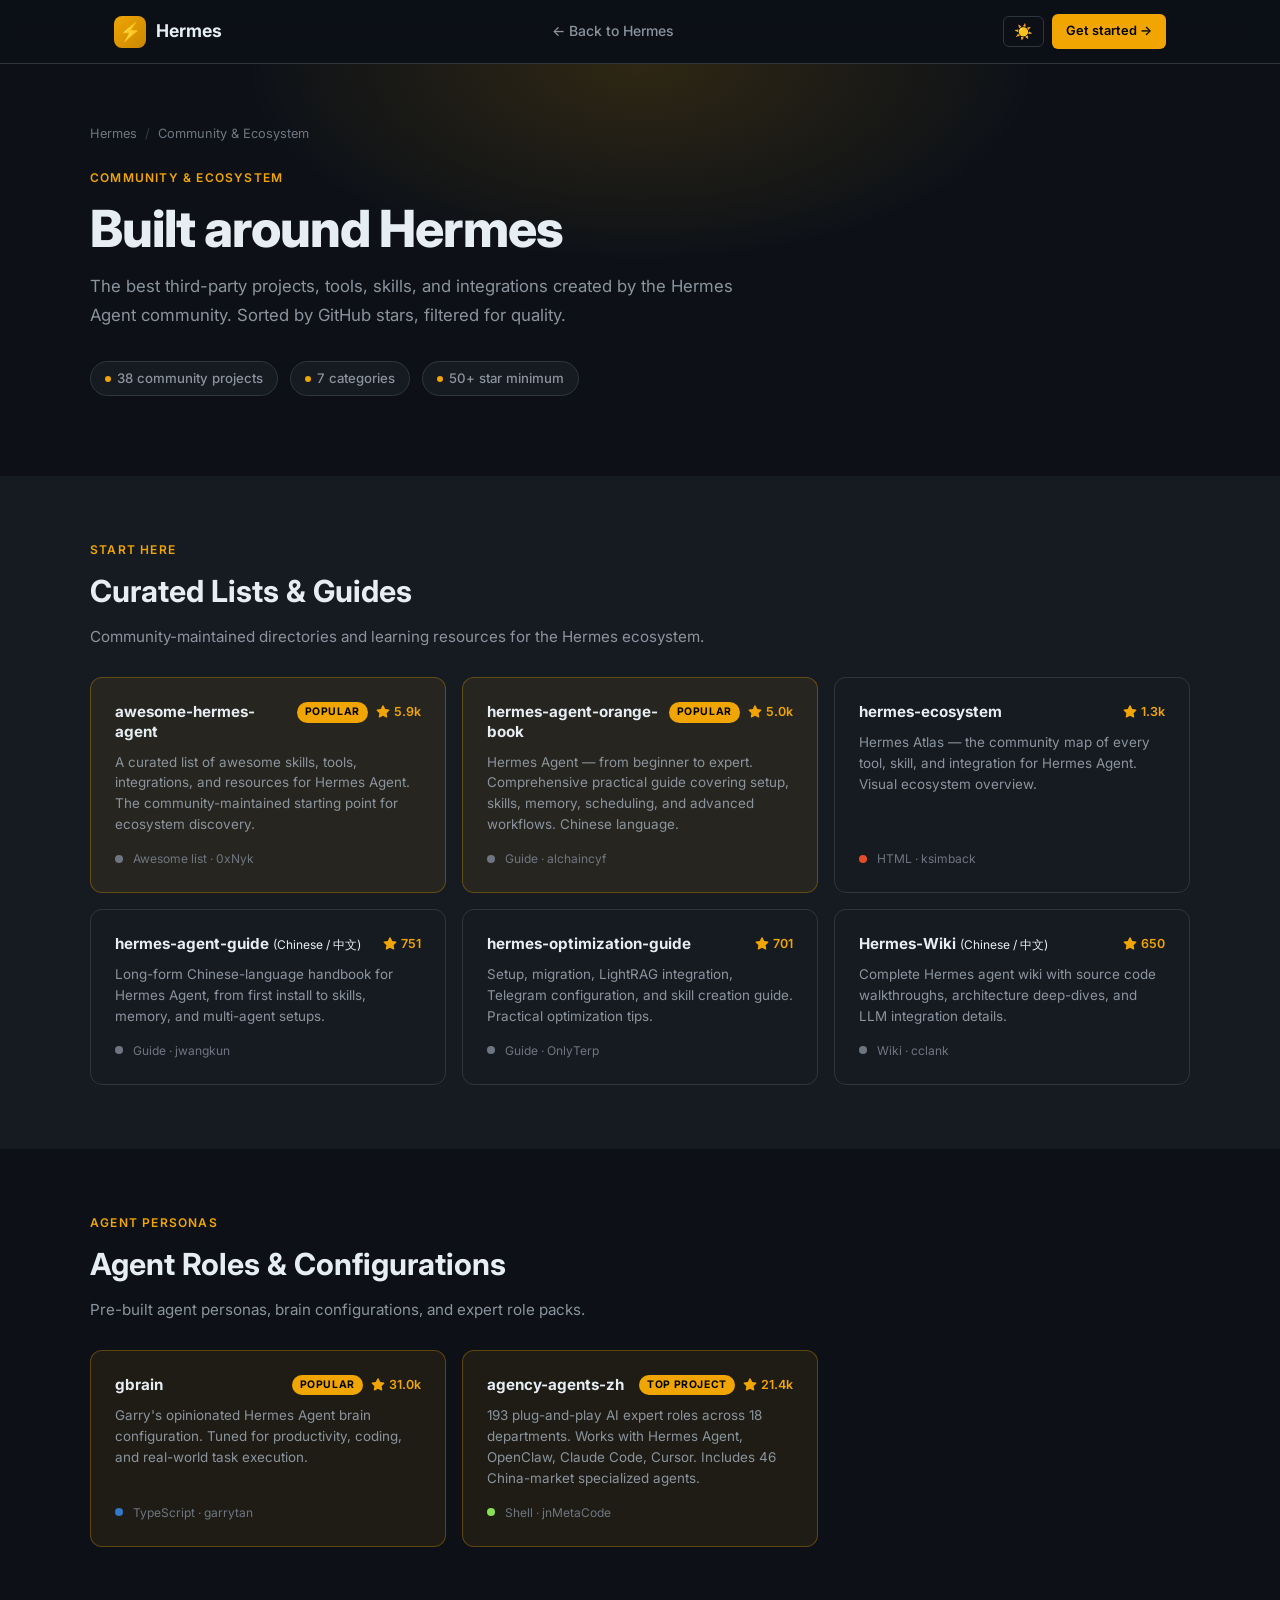
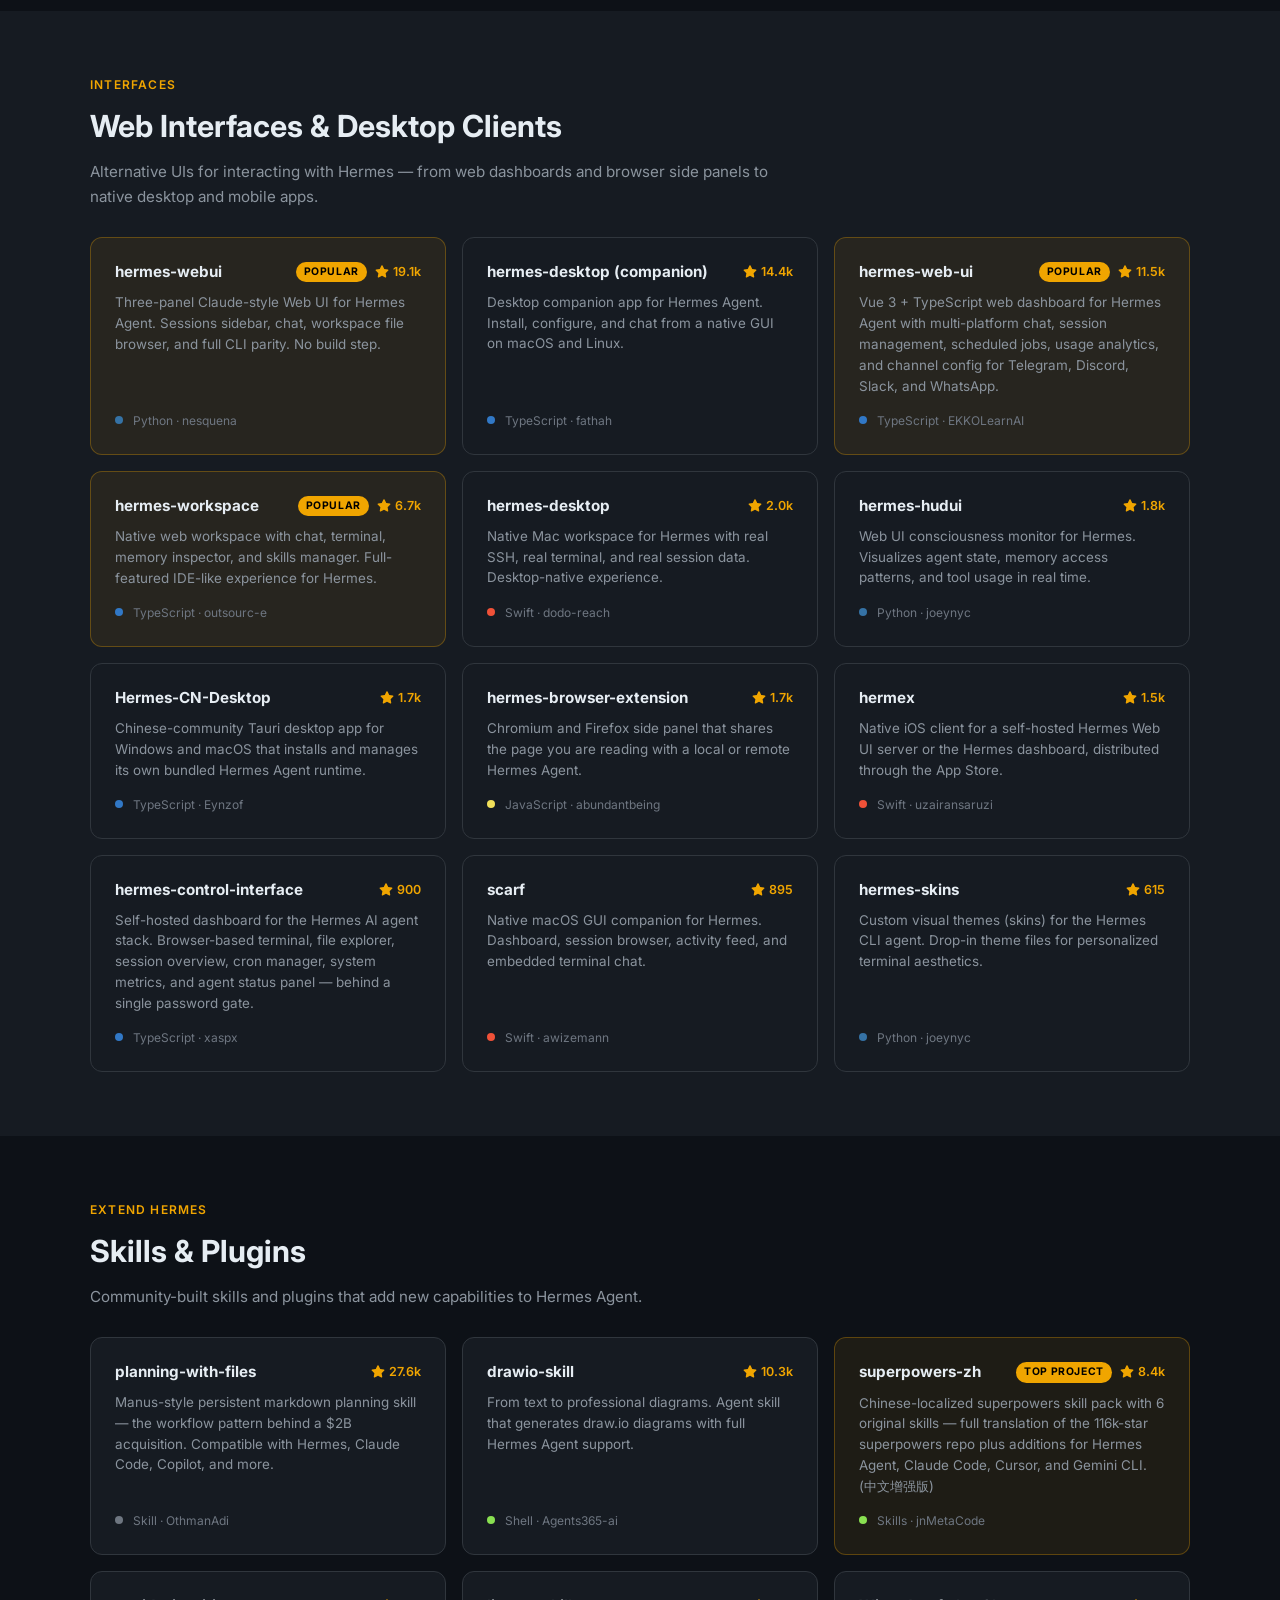
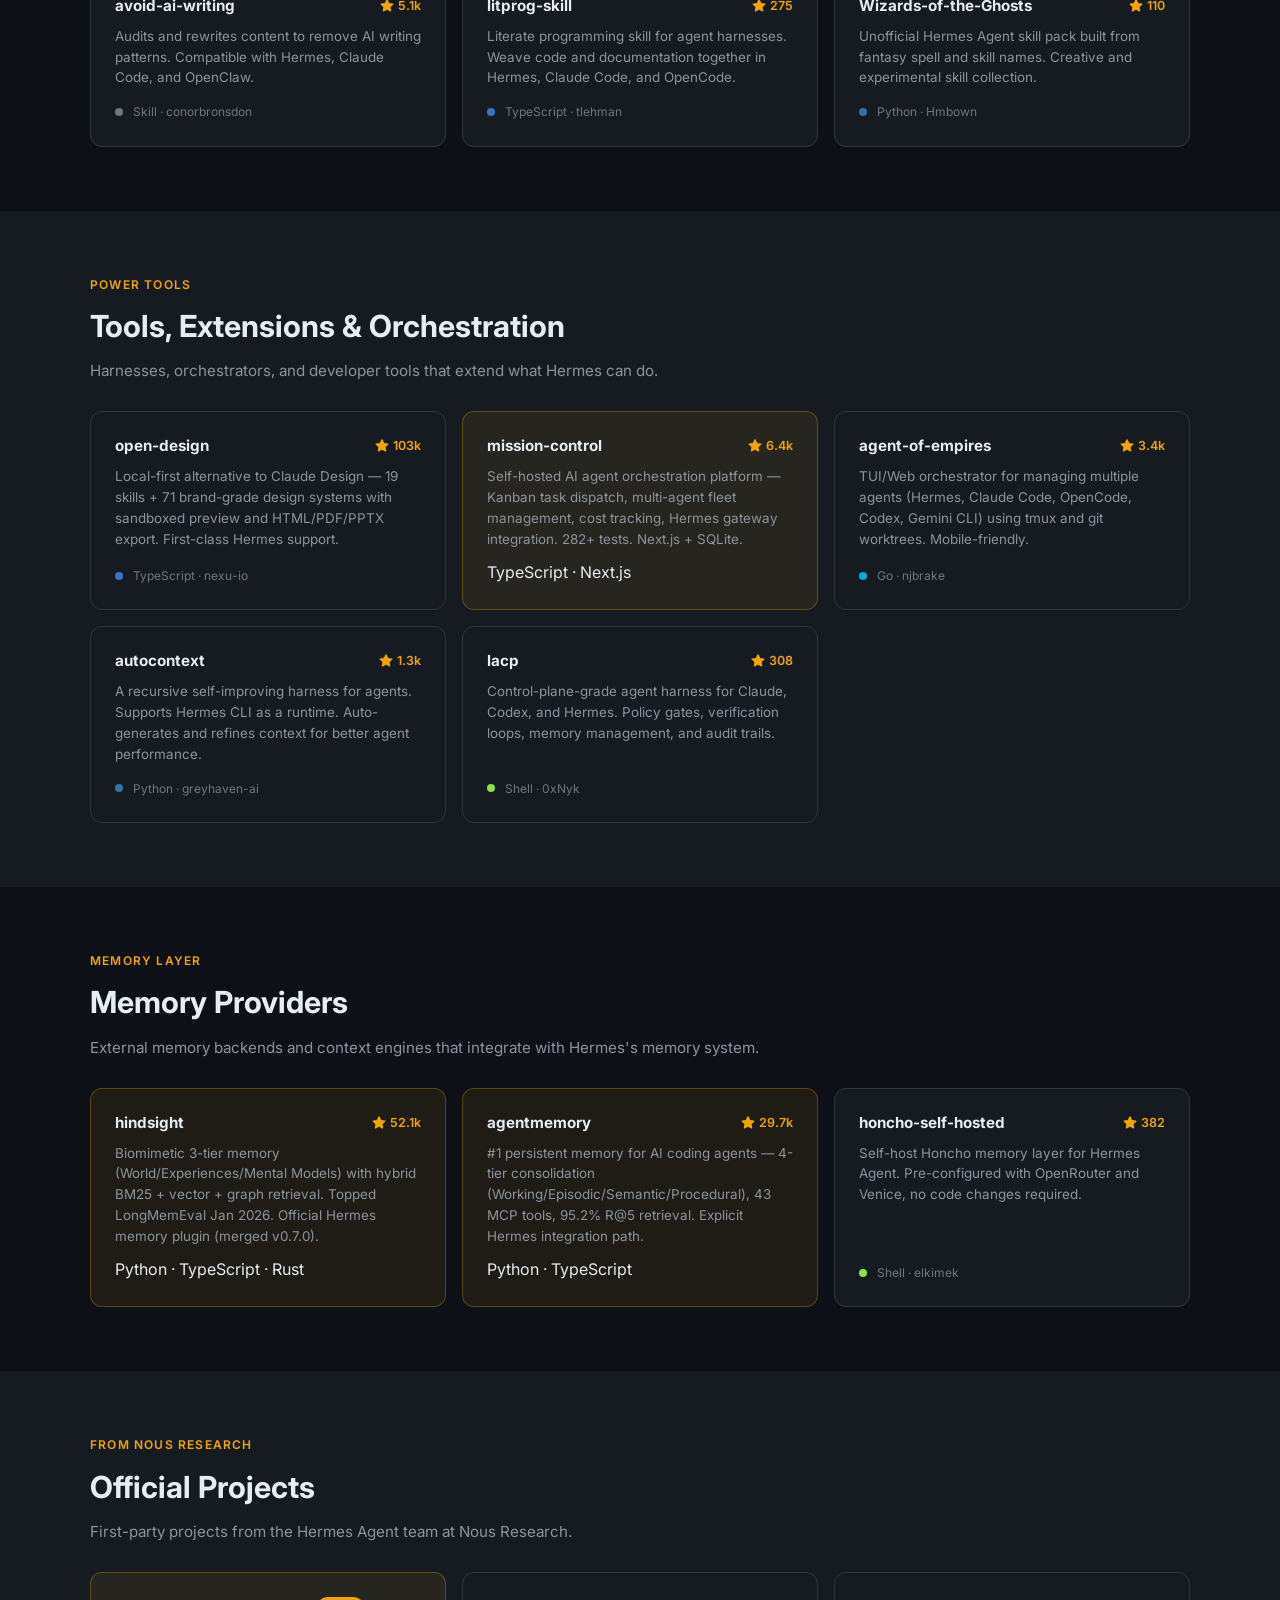
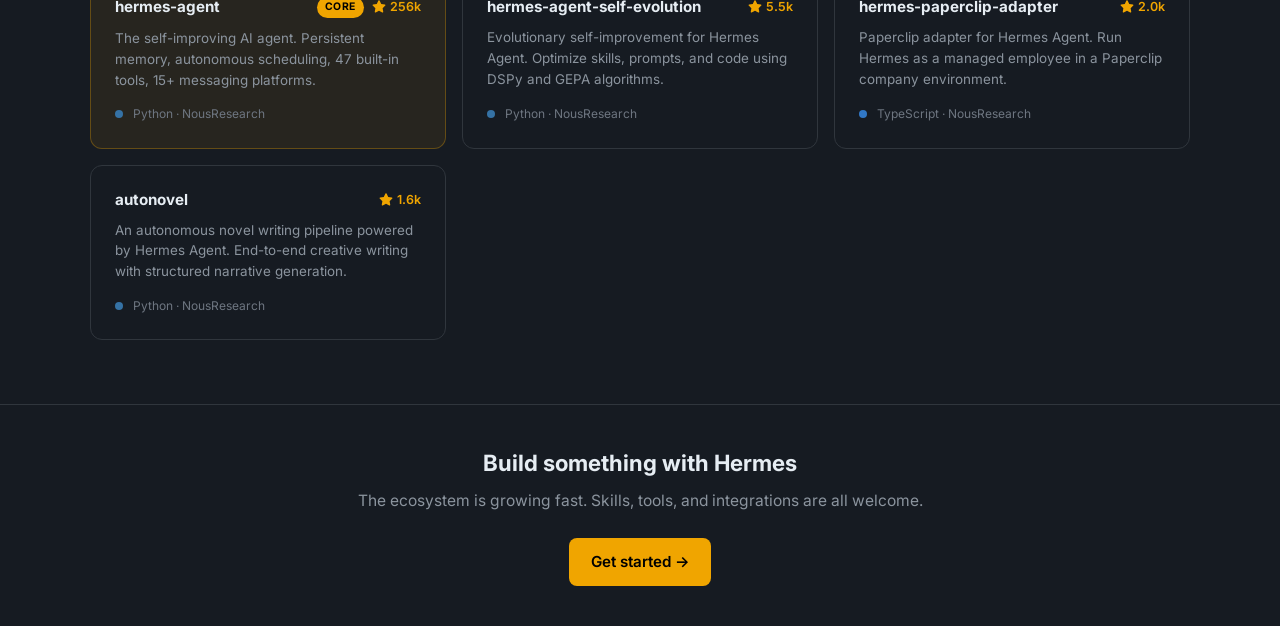
==== commit 5b23f4e3: "community: add 5 Hermes projects (follow-up: drop unlicensed template, neutral descriptions) (#8458)" ====
--- a/community/index.html
+++ b/community/index.html
@@ -230,7 +230,7 @@
       <p class="page-sub">The best third-party projects, tools, skills, and integrations created by the Hermes Agent community. Sorted by GitHub stars, filtered for quality.</p>
 
       <div class="stats-bar">
-        <span class="stat-pill"><span class="dot"></span>39 community projects</span>
+        <span class="stat-pill"><span class="dot"></span>38 community projects</span>
         <span class="stat-pill"><span class="dot"></span>7 categories</span>
         <span class="stat-pill"><span class="dot"></span>50+ star minimum</span>
       </div>
@@ -275,7 +275,7 @@
             <div class="project-name">hermes-agent-guide <span style="font-weight: normal; font-size: 12px;">(Chinese / 中文)</span></div>
             <span class="project-stars"><svg viewBox="0 0 16 16"><path d="M8 .25a.75.75 0 0 1 .673.418l1.882 3.815 4.21.612a.75.75 0 0 1 .416 1.279l-3.046 2.97.719 4.192a.75.75 0 0 1-1.088.791L8 12.347l-3.766 1.98a.75.75 0 0 1-1.088-.79l.72-4.194L.818 6.374a.75.75 0 0 1 .416-1.28l4.21-.611L7.327.668A.75.75 0 0 1 8 .25z"/></svg>751</span>
           </div>
-          <div class="project-desc">Book-length Chinese guide to Hermes Agent &mdash; a 16-part series covering installation, skills, memory, automation, and multi-agent orchestration.</div>
+          <div class="project-desc">Long-form Chinese-language handbook for Hermes Agent, from first install to skills, memory, and multi-agent setups.</div>
           <div class="project-meta"><span class="lang-dot lang-docs"></span> Guide &middot; jwangkun</div>
         </a>
         <a href="https://github.com/OnlyTerp/hermes-optimization-guide" target="_blank" rel="noopener" class="project-card">
@@ -390,7 +390,7 @@
             <div class="project-name">Hermes-CN-Desktop</div>
             <span class="project-stars"><svg viewBox="0 0 16 16"><path d="M8 .25a.75.75 0 0 1 .673.418l1.882 3.815 4.21.612a.75.75 0 0 1 .416 1.279l-3.046 2.97.719 4.192a.75.75 0 0 1-1.088.791L8 12.347l-3.766 1.98a.75.75 0 0 1-1.088-.79l.72-4.194L.818 6.374a.75.75 0 0 1 .416-1.28l4.21-.611L7.327.668A.75.75 0 0 1 8 .25z"/></svg>1.7k</span>
           </div>
-          <div class="project-desc">Desktop client from the Hermes Agent Chinese community. Windows-first (macOS too), built with Tauri, Rust, and React, with an isolated Hermes Agent core bundled in.</div>
+          <div class="project-desc">Chinese-community Tauri desktop app for Windows and macOS that installs and manages its own bundled Hermes Agent runtime.</div>
           <div class="project-meta"><span class="lang-dot lang-ts"></span> TypeScript &middot; Eynzof</div>
         </a>
         <a href="https://github.com/abundantbeing/hermes-browser-extension" target="_blank" rel="noopener" class="project-card">
@@ -398,7 +398,7 @@
             <div class="project-name">hermes-browser-extension</div>
             <span class="project-stars"><svg viewBox="0 0 16 16"><path d="M8 .25a.75.75 0 0 1 .673.418l1.882 3.815 4.21.612a.75.75 0 0 1 .416 1.279l-3.046 2.97.719 4.192a.75.75 0 0 1-1.088.791L8 12.347l-3.766 1.98a.75.75 0 0 1-1.088-.79l.72-4.194L.818 6.374a.75.75 0 0 1 .416-1.28l4.21-.611L7.327.668A.75.75 0 0 1 8 .25z"/></svg>1.7k</span>
           </div>
-          <div class="project-desc">Browser side panel for Hermes Agent. Brings the page you are viewing into your Hermes runtime via a local gateway, Hermes Cloud, or a self-hosted remote. Chromium and Firefox.</div>
+          <div class="project-desc">Chromium and Firefox side panel that shares the page you are reading with a local or remote Hermes Agent.</div>
           <div class="project-meta"><span class="lang-dot lang-js"></span> JavaScript &middot; abundantbeing</div>
         </a>
         <a href="https://github.com/uzairansaruzi/hermex" target="_blank" rel="noopener" class="project-card">
@@ -406,7 +406,7 @@
             <div class="project-name">hermex</div>
             <span class="project-stars"><svg viewBox="0 0 16 16"><path d="M8 .25a.75.75 0 0 1 .673.418l1.882 3.815 4.21.612a.75.75 0 0 1 .416 1.279l-3.046 2.97.719 4.192a.75.75 0 0 1-1.088.791L8 12.347l-3.766 1.98a.75.75 0 0 1-1.088-.79l.72-4.194L.818 6.374a.75.75 0 0 1 .416-1.28l4.21-.611L7.327.668A.75.75 0 0 1 8 .25z"/></svg>1.5k</span>
           </div>
-          <div class="project-desc">Native iPhone app for your self-hosted Hermes agent &mdash; connects to a Hermes Web UI server. Built in SwiftUI and available on the App Store.</div>
+          <div class="project-desc">Native iOS client for a self-hosted Hermes Web UI server or the Hermes dashboard, distributed through the App Store.</div>
           <div class="project-meta"><span class="lang-dot lang-swift"></span> Swift &middot; uzairansaruzi</div>
         </a>
         <a href="https://github.com/xaspx/hermes-control-interface" target="_blank" rel="noopener" class="project-card">
@@ -535,14 +535,6 @@
           </div>
           <div class="project-desc">A recursive self-improving harness for agents. Supports Hermes CLI as a runtime. Auto-generates and refines context for better agent performance.</div>
           <div class="project-meta"><span class="lang-dot lang-python"></span> Python &middot; greyhaven-ai</div>
-        </a>
-        <a href="https://github.com/praveen-ks-2001/hermes-agent-template" target="_blank" rel="noopener" class="project-card">
-          <div class="project-header">
-            <div class="project-name">hermes-agent-template</div>
-            <span class="project-stars"><svg viewBox="0 0 16 16"><path d="M8 .25a.75.75 0 0 1 .673.418l1.882 3.815 4.21.612a.75.75 0 0 1 .416 1.279l-3.046 2.97.719 4.192a.75.75 0 0 1-1.088.791L8 12.347l-3.766 1.98a.75.75 0 0 1-1.088-.79l.72-4.194L.818 6.374a.75.75 0 0 1 .416-1.28l4.21-.611L7.327.668A.75.75 0 0 1 8 .25z"/></svg>323</span>
-          </div>
-          <div class="project-desc">One-click Railway deploy template for Hermes Agent. Adds a web admin dashboard for provider and channel setup, gateway supervision, user pairing, and backup/restore.</div>
-          <div class="project-meta"><span class="lang-dot lang-python"></span> Python &middot; praveen-ks-2001</div>
         </a>
         <a href="https://github.com/0xNyk/lacp" target="_blank" rel="noopener" class="project-card">
           <div class="project-header">
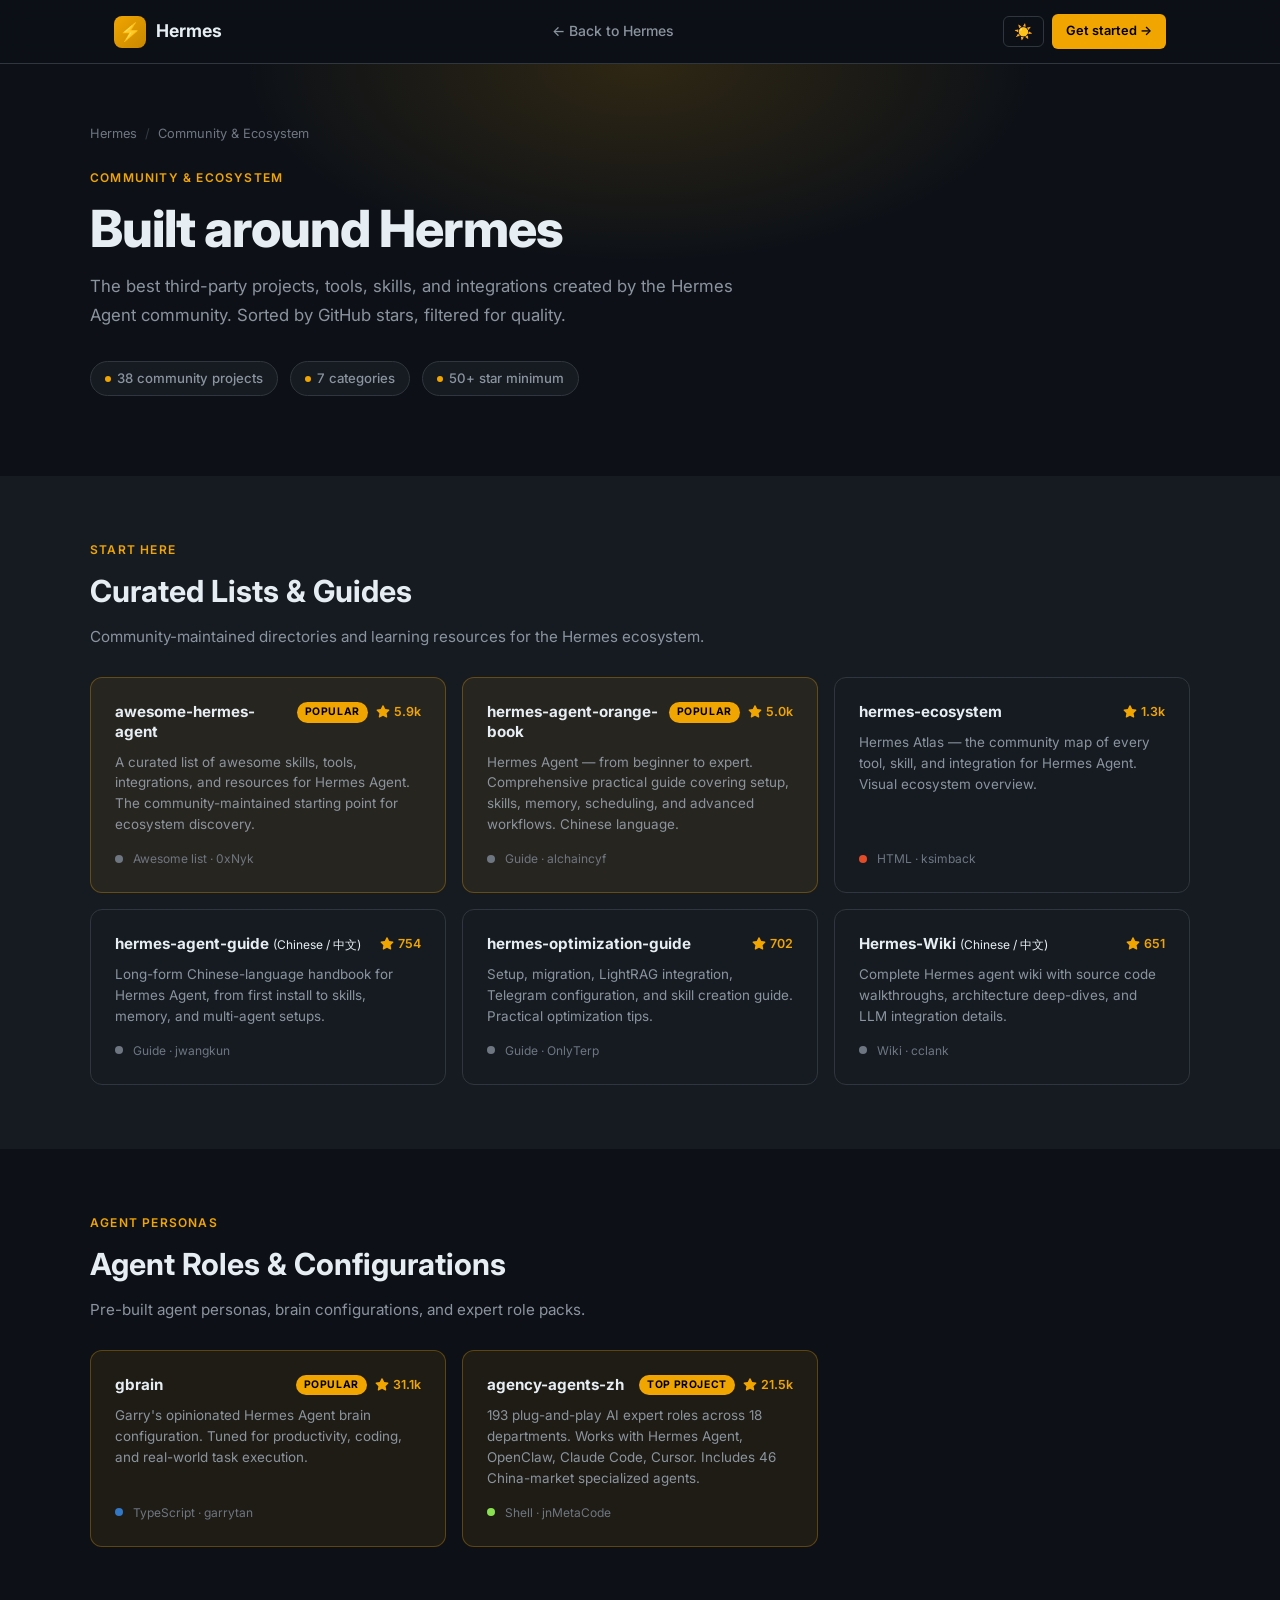
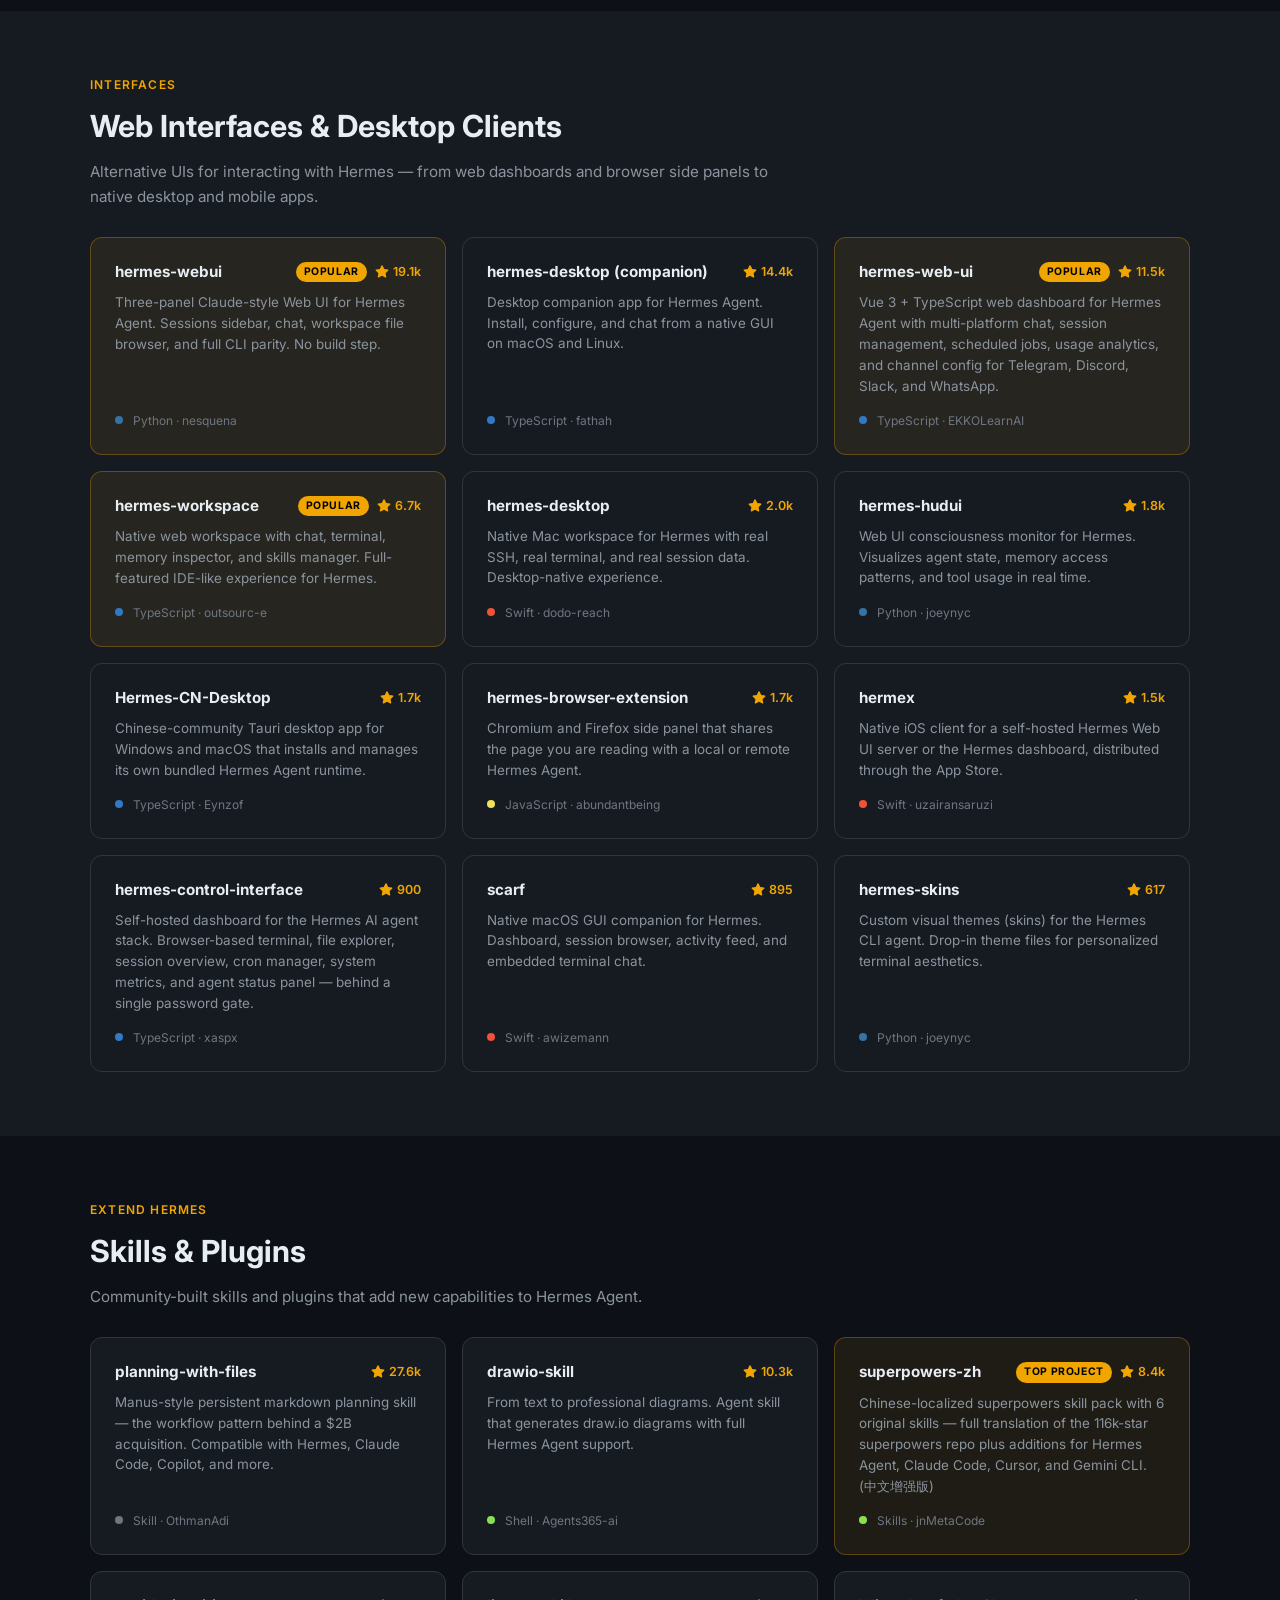
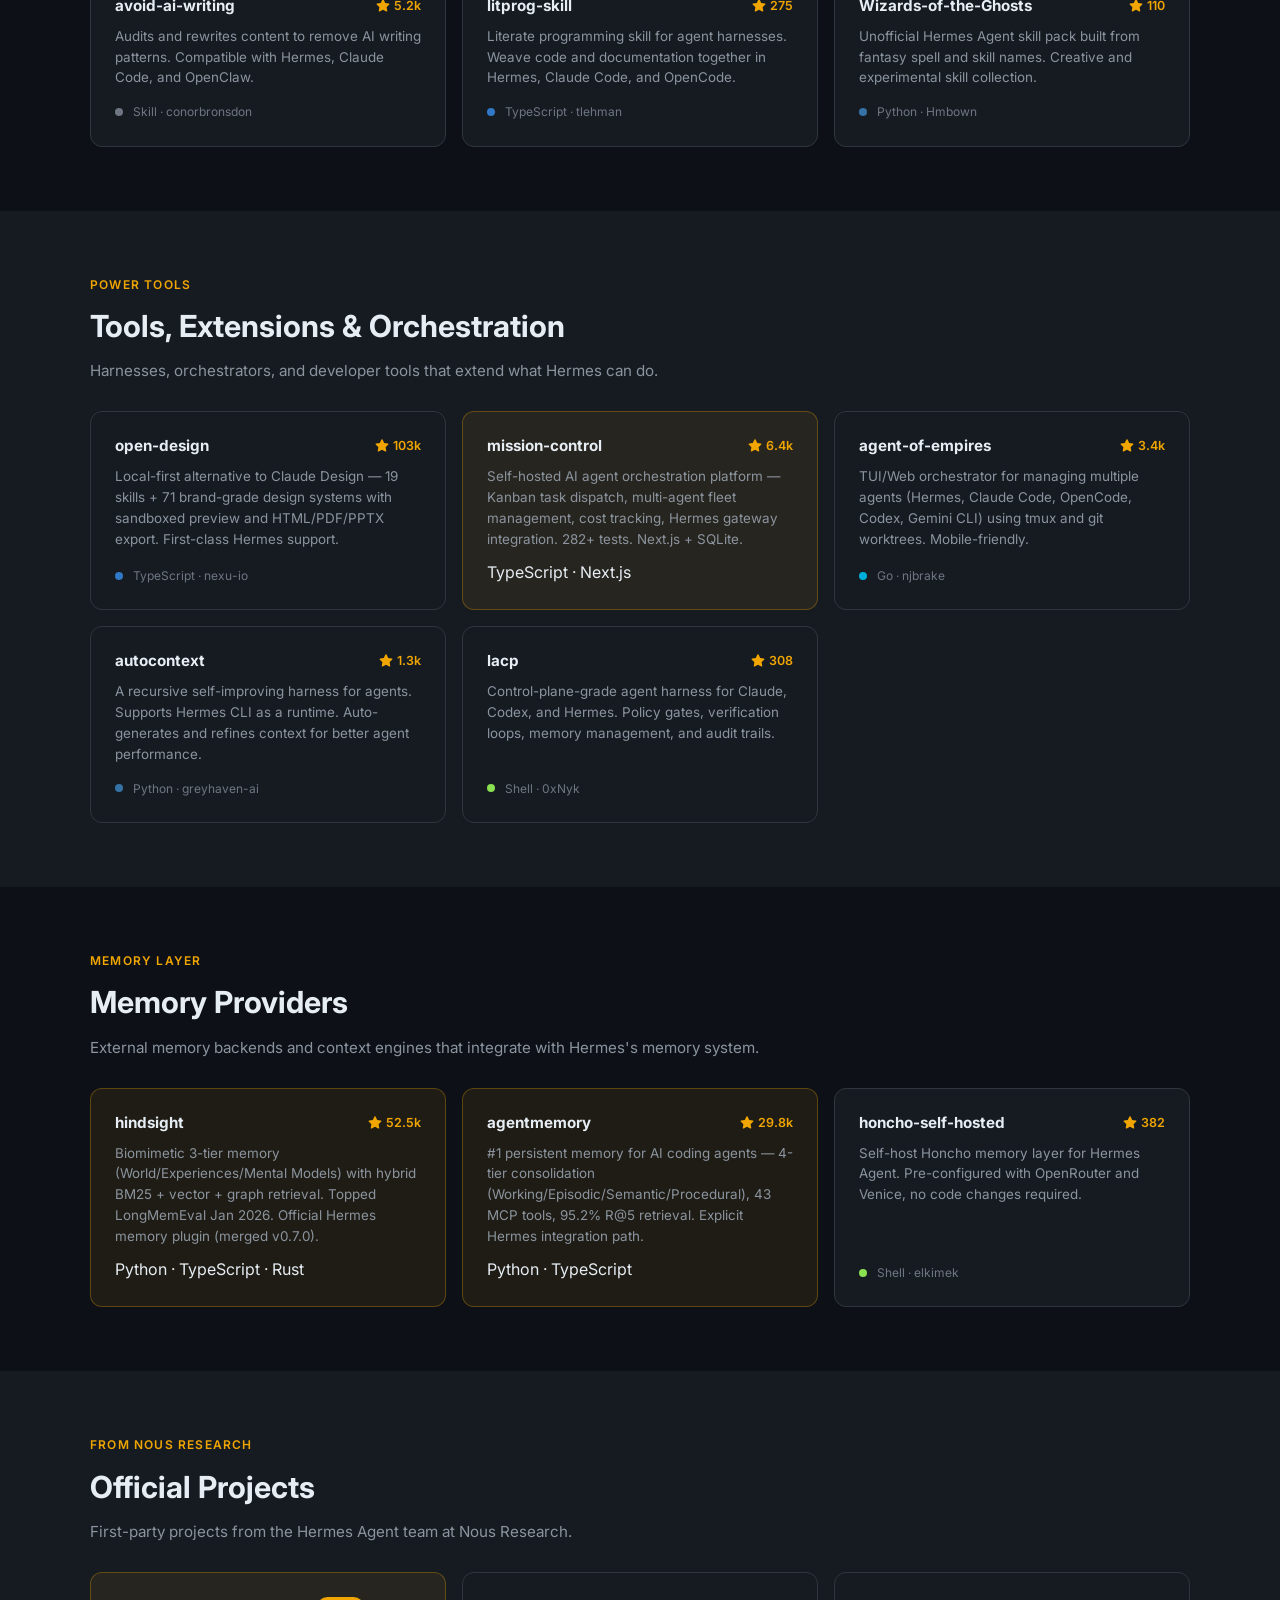
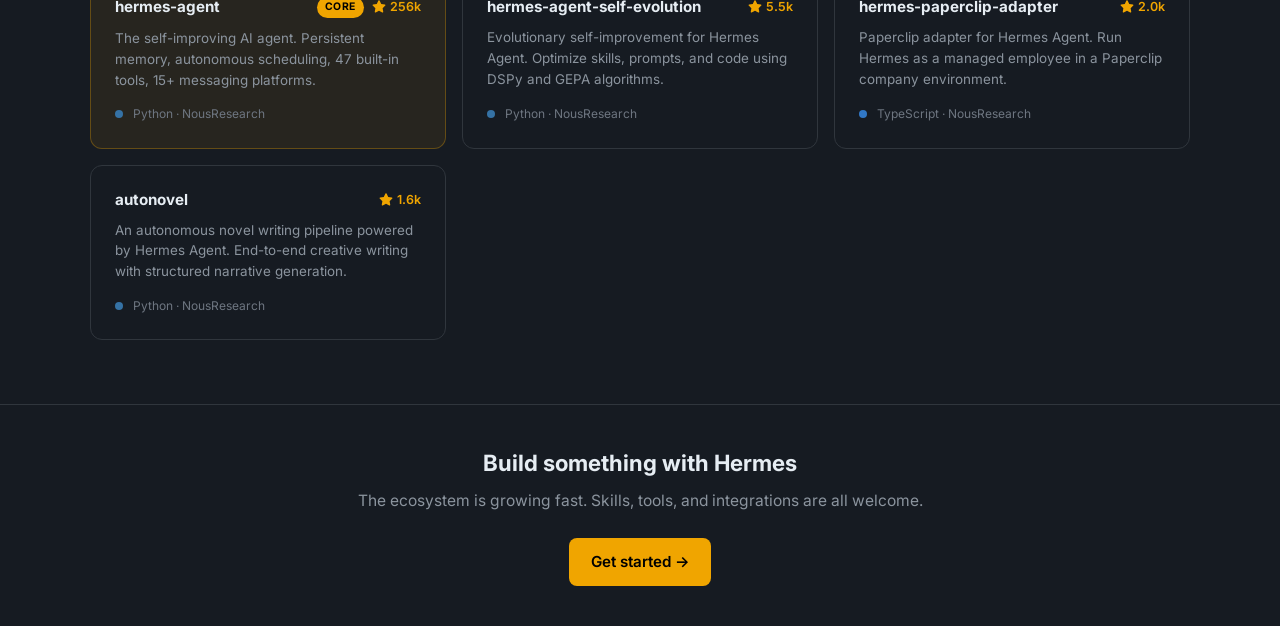
==== commit 2fda4a9a: "docs(community): daily star count refresh + re-sort by stars" ====
--- a/community/index.html
+++ b/community/index.html
@@ -273,7 +273,7 @@
         <a href="https://github.com/jwangkun/hermes-agent-guide" target="_blank" rel="noopener" class="project-card">
           <div class="project-header">
             <div class="project-name">hermes-agent-guide <span style="font-weight: normal; font-size: 12px;">(Chinese / 中文)</span></div>
-            <span class="project-stars"><svg viewBox="0 0 16 16"><path d="M8 .25a.75.75 0 0 1 .673.418l1.882 3.815 4.21.612a.75.75 0 0 1 .416 1.279l-3.046 2.97.719 4.192a.75.75 0 0 1-1.088.791L8 12.347l-3.766 1.98a.75.75 0 0 1-1.088-.79l.72-4.194L.818 6.374a.75.75 0 0 1 .416-1.28l4.21-.611L7.327.668A.75.75 0 0 1 8 .25z"/></svg>751</span>
+            <span class="project-stars"><svg viewBox="0 0 16 16"><path d="M8 .25a.75.75 0 0 1 .673.418l1.882 3.815 4.21.612a.75.75 0 0 1 .416 1.279l-3.046 2.97.719 4.192a.75.75 0 0 1-1.088.791L8 12.347l-3.766 1.98a.75.75 0 0 1-1.088-.79l.72-4.194L.818 6.374a.75.75 0 0 1 .416-1.28l4.21-.611L7.327.668A.75.75 0 0 1 8 .25z"/></svg>754</span>
           </div>
           <div class="project-desc">Long-form Chinese-language handbook for Hermes Agent, from first install to skills, memory, and multi-agent setups.</div>
           <div class="project-meta"><span class="lang-dot lang-docs"></span> Guide &middot; jwangkun</div>
@@ -281,7 +281,7 @@
         <a href="https://github.com/OnlyTerp/hermes-optimization-guide" target="_blank" rel="noopener" class="project-card">
           <div class="project-header">
             <div class="project-name">hermes-optimization-guide</div>
-            <span class="project-stars"><svg viewBox="0 0 16 16"><path d="M8 .25a.75.75 0 0 1 .673.418l1.882 3.815 4.21.612a.75.75 0 0 1 .416 1.279l-3.046 2.97.719 4.192a.75.75 0 0 1-1.088.791L8 12.347l-3.766 1.98a.75.75 0 0 1-1.088-.79l.72-4.194L.818 6.374a.75.75 0 0 1 .416-1.28l4.21-.611L7.327.668A.75.75 0 0 1 8 .25z"/></svg>701</span>
+            <span class="project-stars"><svg viewBox="0 0 16 16"><path d="M8 .25a.75.75 0 0 1 .673.418l1.882 3.815 4.21.612a.75.75 0 0 1 .416 1.279l-3.046 2.97.719 4.192a.75.75 0 0 1-1.088.791L8 12.347l-3.766 1.98a.75.75 0 0 1-1.088-.79l.72-4.194L.818 6.374a.75.75 0 0 1 .416-1.28l4.21-.611L7.327.668A.75.75 0 0 1 8 .25z"/></svg>702</span>
           </div>
           <div class="project-desc">Setup, migration, LightRAG integration, Telegram configuration, and skill creation guide. Practical optimization tips.</div>
           <div class="project-meta"><span class="lang-dot lang-docs"></span> Guide &middot; OnlyTerp</div>
@@ -289,7 +289,7 @@
         <a href="https://github.com/cclank/Hermes-Wiki" target="_blank" rel="noopener" class="project-card">
           <div class="project-header">
             <div class="project-name">Hermes-Wiki <span style="font-weight: normal; font-size: 12px;">(Chinese / 中文)</span></div>
-            <span class="project-stars"><svg viewBox="0 0 16 16"><path d="M8 .25a.75.75 0 0 1 .673.418l1.882 3.815 4.21.612a.75.75 0 0 1 .416 1.279l-3.046 2.97.719 4.192a.75.75 0 0 1-1.088.791L8 12.347l-3.766 1.98a.75.75 0 0 1-1.088-.79l.72-4.194L.818 6.374a.75.75 0 0 1 .416-1.28l4.21-.611L7.327.668A.75.75 0 0 1 8 .25z"/></svg>650</span>
+            <span class="project-stars"><svg viewBox="0 0 16 16"><path d="M8 .25a.75.75 0 0 1 .673.418l1.882 3.815 4.21.612a.75.75 0 0 1 .416 1.279l-3.046 2.97.719 4.192a.75.75 0 0 1-1.088.791L8 12.347l-3.766 1.98a.75.75 0 0 1-1.088-.79l.72-4.194L.818 6.374a.75.75 0 0 1 .416-1.28l4.21-.611L7.327.668A.75.75 0 0 1 8 .25z"/></svg>651</span>
           </div>
           <div class="project-desc">Complete Hermes agent wiki with source code walkthroughs, architecture deep-dives, and LLM integration details.</div>
           <div class="project-meta"><span class="lang-dot lang-docs"></span> Wiki &middot; cclank</div>
@@ -309,7 +309,7 @@
           <div class="project-header">
             <div class="project-name">gbrain</div>
             <span class="featured-badge">Popular</span>
-            <span class="project-stars"><svg viewBox="0 0 16 16"><path d="M8 .25a.75.75 0 0 1 .673.418l1.882 3.815 4.21.612a.75.75 0 0 1 .416 1.279l-3.046 2.97.719 4.192a.75.75 0 0 1-1.088.791L8 12.347l-3.766 1.98a.75.75 0 0 1-1.088-.79l.72-4.194L.818 6.374a.75.75 0 0 1 .416-1.28l4.21-.611L7.327.668A.75.75 0 0 1 8 .25z"/></svg>31.0k</span>
+            <span class="project-stars"><svg viewBox="0 0 16 16"><path d="M8 .25a.75.75 0 0 1 .673.418l1.882 3.815 4.21.612a.75.75 0 0 1 .416 1.279l-3.046 2.97.719 4.192a.75.75 0 0 1-1.088.791L8 12.347l-3.766 1.98a.75.75 0 0 1-1.088-.79l.72-4.194L.818 6.374a.75.75 0 0 1 .416-1.28l4.21-.611L7.327.668A.75.75 0 0 1 8 .25z"/></svg>31.1k</span>
           </div>
           <div class="project-desc">Garry's opinionated Hermes Agent brain configuration. Tuned for productivity, coding, and real-world task execution.</div>
           <div class="project-meta"><span class="lang-dot lang-ts"></span> TypeScript &middot; garrytan</div>
@@ -318,7 +318,7 @@
           <div class="project-header">
             <div class="project-name">agency-agents-zh</div>
             <span class="featured-badge">Top project</span>
-            <span class="project-stars"><svg viewBox="0 0 16 16"><path d="M8 .25a.75.75 0 0 1 .673.418l1.882 3.815 4.21.612a.75.75 0 0 1 .416 1.279l-3.046 2.97.719 4.192a.75.75 0 0 1-1.088.791L8 12.347l-3.766 1.98a.75.75 0 0 1-1.088-.79l.72-4.194L.818 6.374a.75.75 0 0 1 .416-1.28l4.21-.611L7.327.668A.75.75 0 0 1 8 .25z"/></svg>21.4k</span>
+            <span class="project-stars"><svg viewBox="0 0 16 16"><path d="M8 .25a.75.75 0 0 1 .673.418l1.882 3.815 4.21.612a.75.75 0 0 1 .416 1.279l-3.046 2.97.719 4.192a.75.75 0 0 1-1.088.791L8 12.347l-3.766 1.98a.75.75 0 0 1-1.088-.79l.72-4.194L.818 6.374a.75.75 0 0 1 .416-1.28l4.21-.611L7.327.668A.75.75 0 0 1 8 .25z"/></svg>21.5k</span>
           </div>
           <div class="project-desc">193 plug-and-play AI expert roles across 18 departments. Works with Hermes Agent, OpenClaw, Claude Code, Cursor. Includes 46 China-market specialized agents.</div>
           <div class="project-meta"><span class="lang-dot lang-shell"></span> Shell &middot; jnMetaCode</div>
@@ -428,7 +428,7 @@
         <a href="https://github.com/joeynyc/hermes-skins" target="_blank" rel="noopener" class="project-card">
           <div class="project-header">
             <div class="project-name">hermes-skins</div>
-            <span class="project-stars"><svg viewBox="0 0 16 16"><path d="M8 .25a.75.75 0 0 1 .673.418l1.882 3.815 4.21.612a.75.75 0 0 1 .416 1.279l-3.046 2.97.719 4.192a.75.75 0 0 1-1.088.791L8 12.347l-3.766 1.98a.75.75 0 0 1-1.088-.79l.72-4.194L.818 6.374a.75.75 0 0 1 .416-1.28l4.21-.611L7.327.668A.75.75 0 0 1 8 .25z"/></svg>615</span>
+            <span class="project-stars"><svg viewBox="0 0 16 16"><path d="M8 .25a.75.75 0 0 1 .673.418l1.882 3.815 4.21.612a.75.75 0 0 1 .416 1.279l-3.046 2.97.719 4.192a.75.75 0 0 1-1.088.791L8 12.347l-3.766 1.98a.75.75 0 0 1-1.088-.79l.72-4.194L.818 6.374a.75.75 0 0 1 .416-1.28l4.21-.611L7.327.668A.75.75 0 0 1 8 .25z"/></svg>617</span>
           </div>
           <div class="project-desc">Custom visual themes (skins) for the Hermes CLI agent. Drop-in theme files for personalized terminal aesthetics.</div>
           <div class="project-meta"><span class="lang-dot lang-python"></span> Python &middot; joeynyc</div>
@@ -472,7 +472,7 @@
         <a href="https://github.com/conorbronsdon/avoid-ai-writing" target="_blank" rel="noopener" class="project-card">
           <div class="project-header">
             <div class="project-name">avoid-ai-writing</div>
-            <span class="project-stars"><svg viewBox="0 0 16 16"><path d="M8 .25a.75.75 0 0 1 .673.418l1.882 3.815 4.21.612a.75.75 0 0 1 .416 1.279l-3.046 2.97.719 4.192a.75.75 0 0 1-1.088.791L8 12.347l-3.766 1.98a.75.75 0 0 1-1.088-.79l.72-4.194L.818 6.374a.75.75 0 0 1 .416-1.28l4.21-.611L7.327.668A.75.75 0 0 1 8 .25z"/></svg>5.1k</span>
+            <span class="project-stars"><svg viewBox="0 0 16 16"><path d="M8 .25a.75.75 0 0 1 .673.418l1.882 3.815 4.21.612a.75.75 0 0 1 .416 1.279l-3.046 2.97.719 4.192a.75.75 0 0 1-1.088.791L8 12.347l-3.766 1.98a.75.75 0 0 1-1.088-.79l.72-4.194L.818 6.374a.75.75 0 0 1 .416-1.28l4.21-.611L7.327.668A.75.75 0 0 1 8 .25z"/></svg>5.2k</span>
           </div>
           <div class="project-desc">Audits and rewrites content to remove AI writing patterns. Compatible with Hermes, Claude Code, and OpenClaw.</div>
           <div class="project-meta"><span class="lang-dot lang-docs"></span> Skill &middot; conorbronsdon</div>
@@ -558,7 +558,7 @@
         <a href="https://github.com/vectorize-io/hindsight" target="_blank" rel="noopener" class="project-card featured">
           <div class="project-header">
             <div class="project-name">hindsight</div>
-            <span class="project-stars"><svg viewBox="0 0 16 16"><path d="M8 .25a.75.75 0 0 1 .673.418l1.882 3.815 4.21.612a.75.75 0 0 1 .416 1.279l-3.046 2.97.719 4.192a.75.75 0 0 1-1.088.791L8 12.347l-3.766 1.98a.75.75 0 0 1-1.088-.79l.72-4.194L.818 6.374a.75.75 0 0 1 .416-1.28l4.21-.611L7.327.668A.75.75 0 0 1 8 .25z"/></svg>52.1k</span>
+            <span class="project-stars"><svg viewBox="0 0 16 16"><path d="M8 .25a.75.75 0 0 1 .673.418l1.882 3.815 4.21.612a.75.75 0 0 1 .416 1.279l-3.046 2.97.719 4.192a.75.75 0 0 1-1.088.791L8 12.347l-3.766 1.98a.75.75 0 0 1-1.088-.79l.72-4.194L.818 6.374a.75.75 0 0 1 .416-1.28l4.21-.611L7.327.668A.75.75 0 0 1 8 .25z"/></svg>52.5k</span>
           </div>
           <div class="project-desc">Biomimetic 3-tier memory (World/Experiences/Mental Models) with hybrid BM25 + vector + graph retrieval. Topped LongMemEval Jan 2026. Official Hermes memory plugin (merged v0.7.0).</div>
           <div class="project-lang">Python · TypeScript · Rust</div>
@@ -566,7 +566,7 @@
         <a href="https://github.com/rohitg00/agentmemory" target="_blank" rel="noopener" class="project-card featured">
           <div class="project-header">
             <div class="project-name">agentmemory</div>
-            <span class="project-stars"><svg viewBox="0 0 16 16"><path d="M8 .25a.75.75 0 0 1 .673.418l1.882 3.815 4.21.612a.75.75 0 0 1 .416 1.279l-3.046 2.97.719 4.192a.75.75 0 0 1-1.088.791L8 12.347l-3.766 1.98a.75.75 0 0 1-1.088-.79l.72-4.194L.818 6.374a.75.75 0 0 1 .416-1.28l4.21-.611L7.327.668A.75.75 0 0 1 8 .25z"/></svg>29.7k</span>
+            <span class="project-stars"><svg viewBox="0 0 16 16"><path d="M8 .25a.75.75 0 0 1 .673.418l1.882 3.815 4.21.612a.75.75 0 0 1 .416 1.279l-3.046 2.97.719 4.192a.75.75 0 0 1-1.088.791L8 12.347l-3.766 1.98a.75.75 0 0 1-1.088-.79l.72-4.194L.818 6.374a.75.75 0 0 1 .416-1.28l4.21-.611L7.327.668A.75.75 0 0 1 8 .25z"/></svg>29.8k</span>
           </div>
           <div class="project-desc">#1 persistent memory for AI coding agents — 4-tier consolidation (Working/Episodic/Semantic/Procedural), 43 MCP tools, 95.2% R@5 retrieval. Explicit Hermes integration path.</div>
           <div class="project-lang">Python · TypeScript</div>
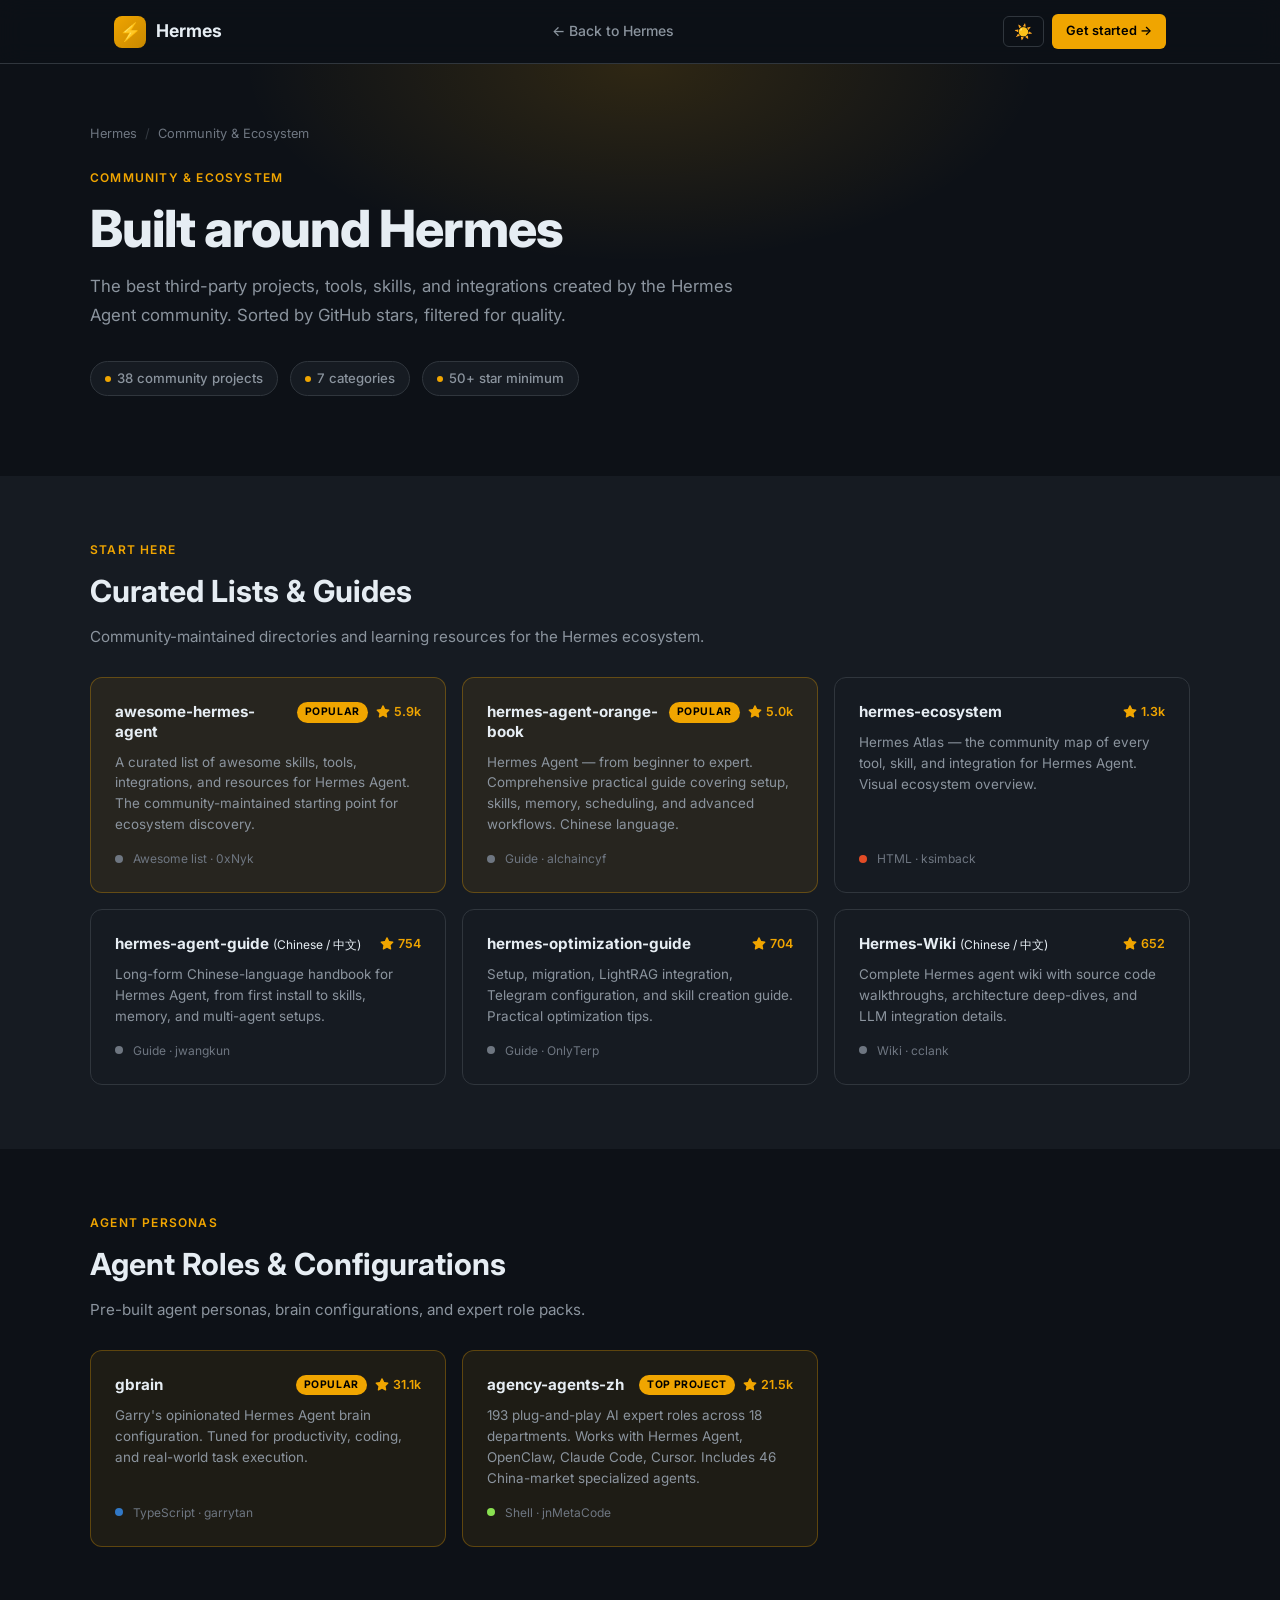
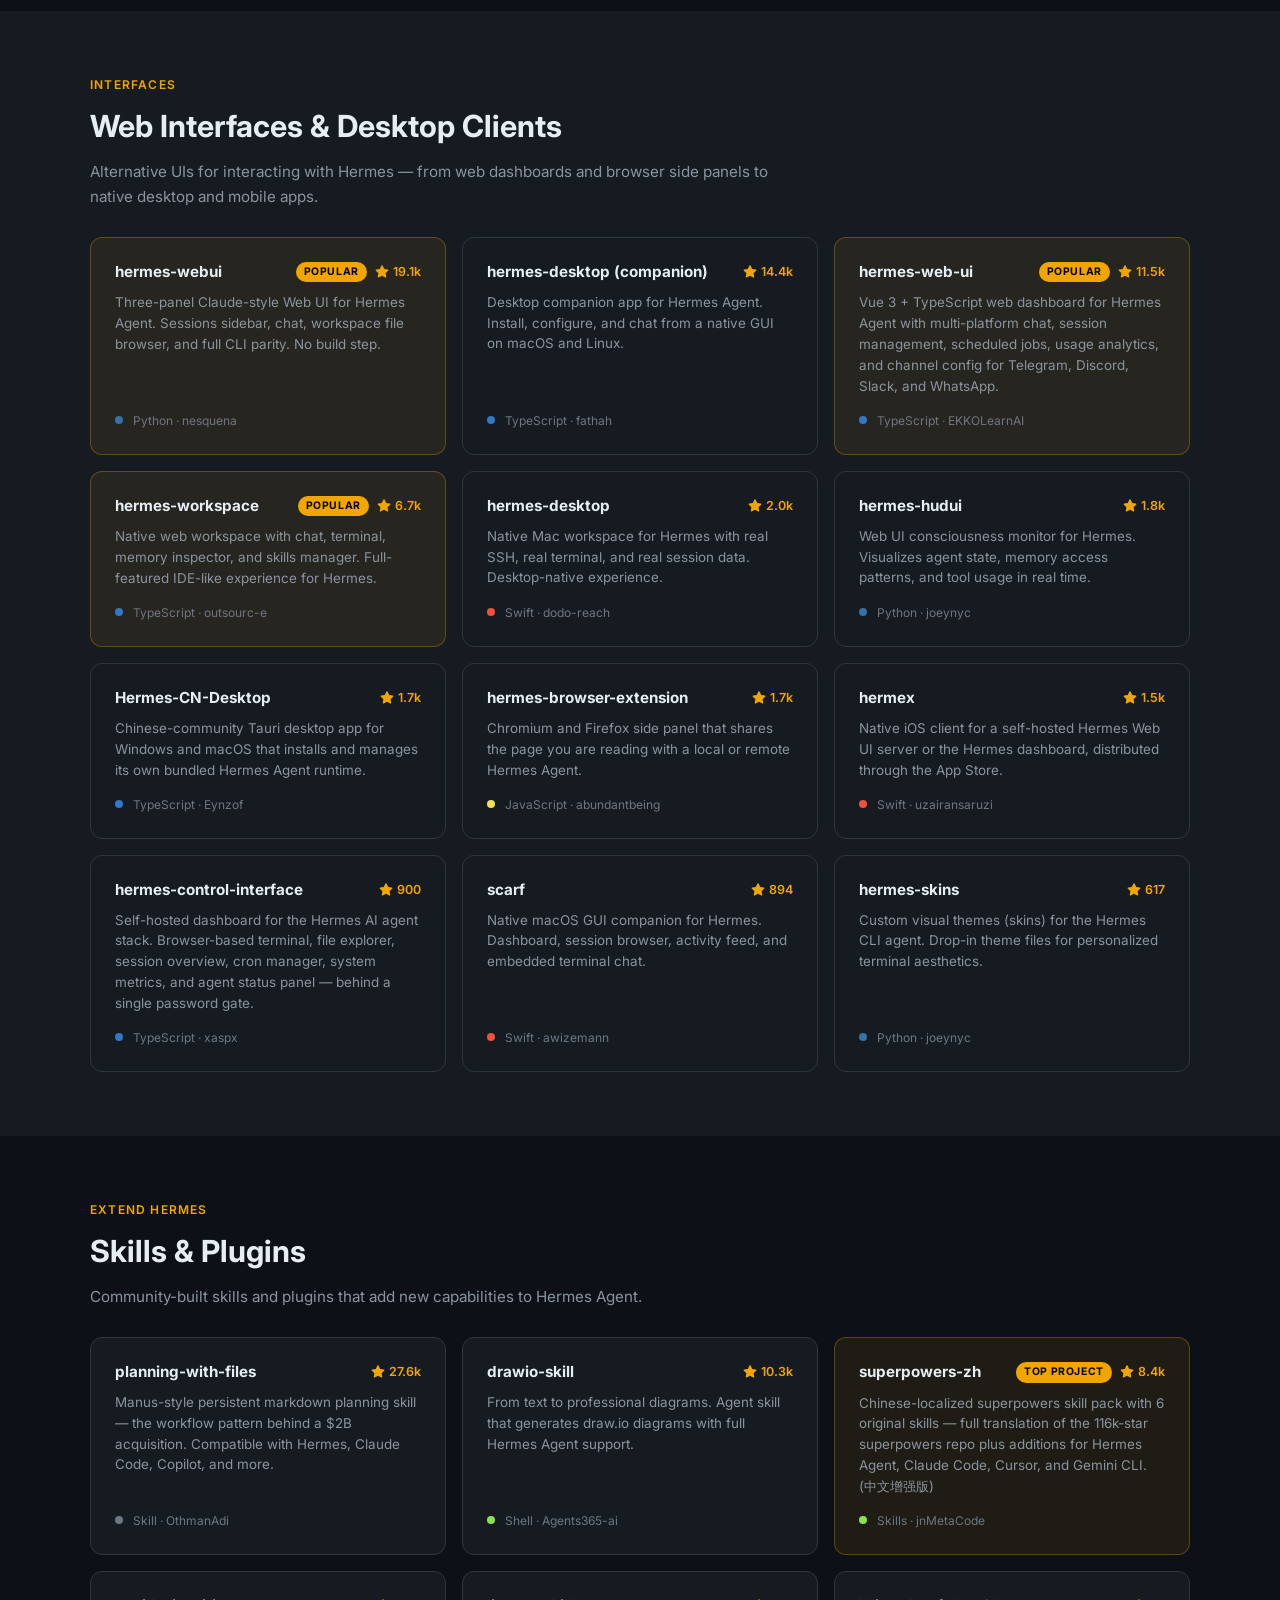
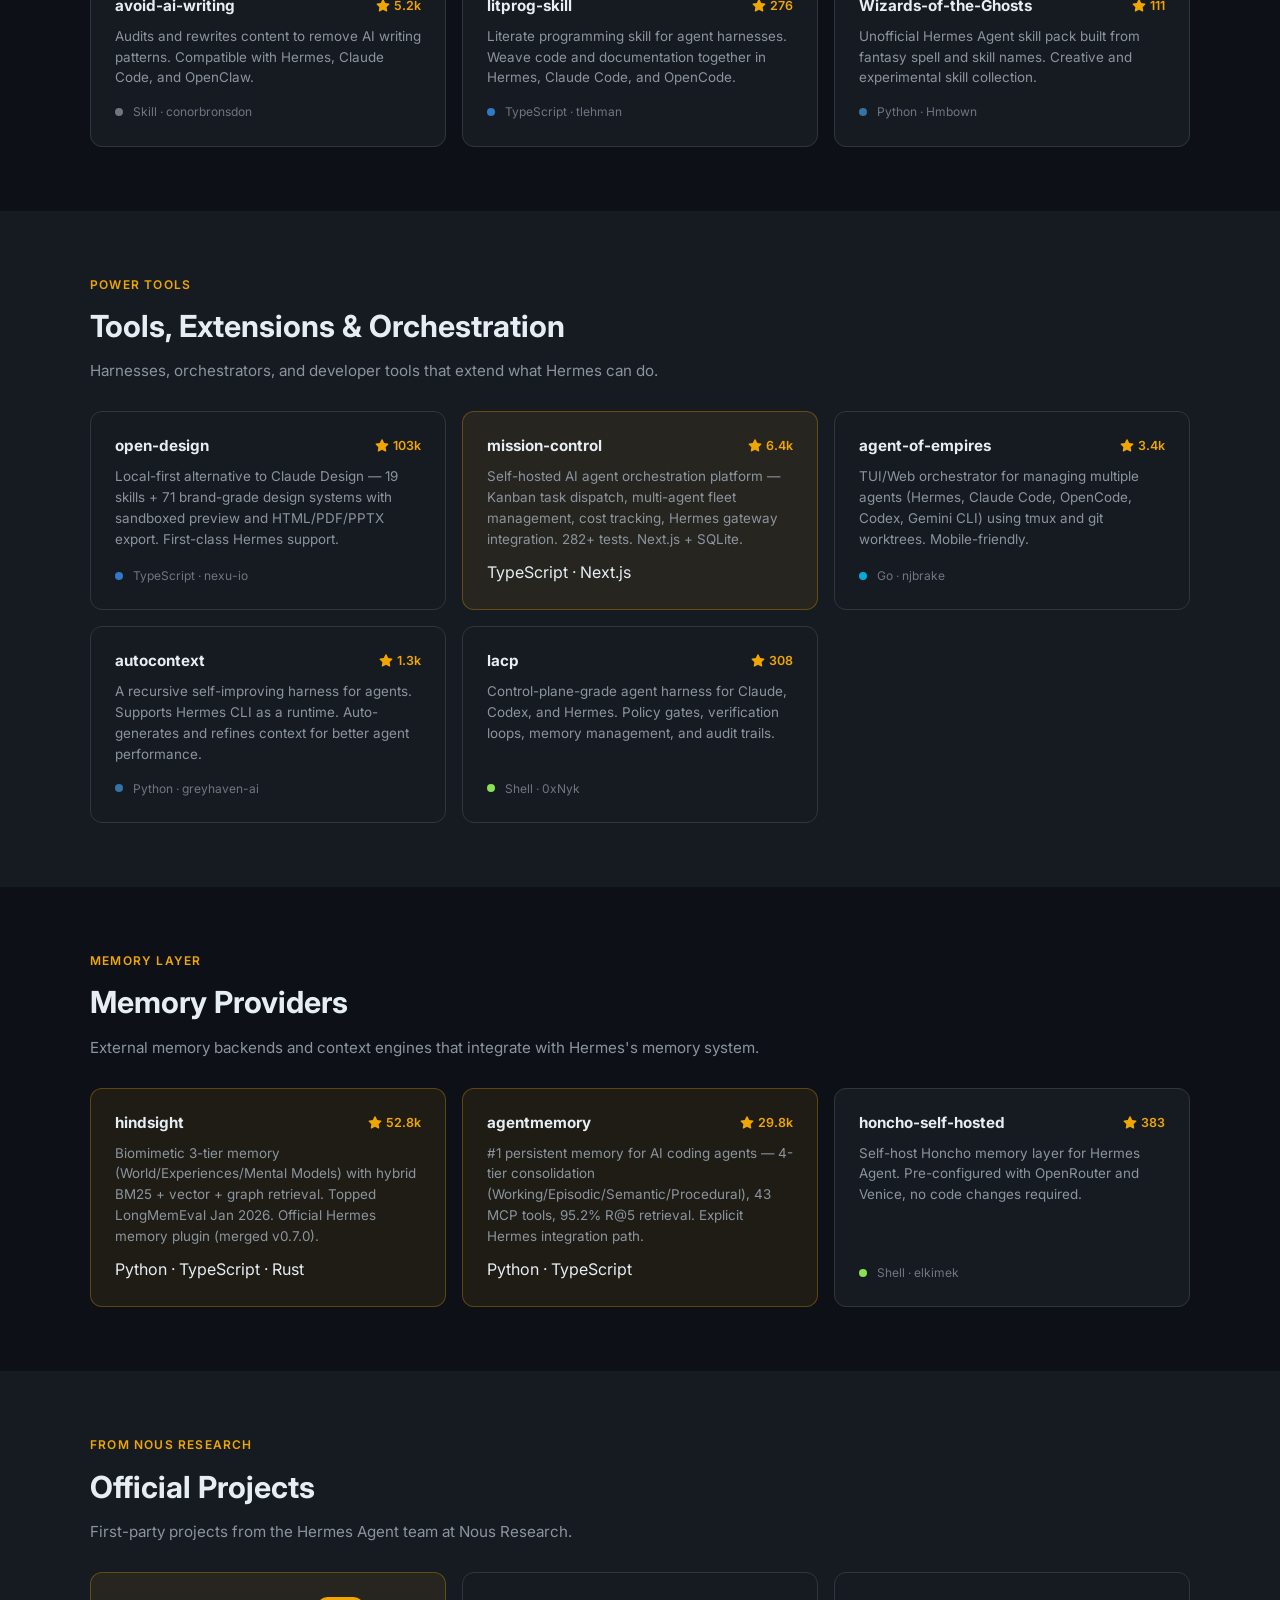
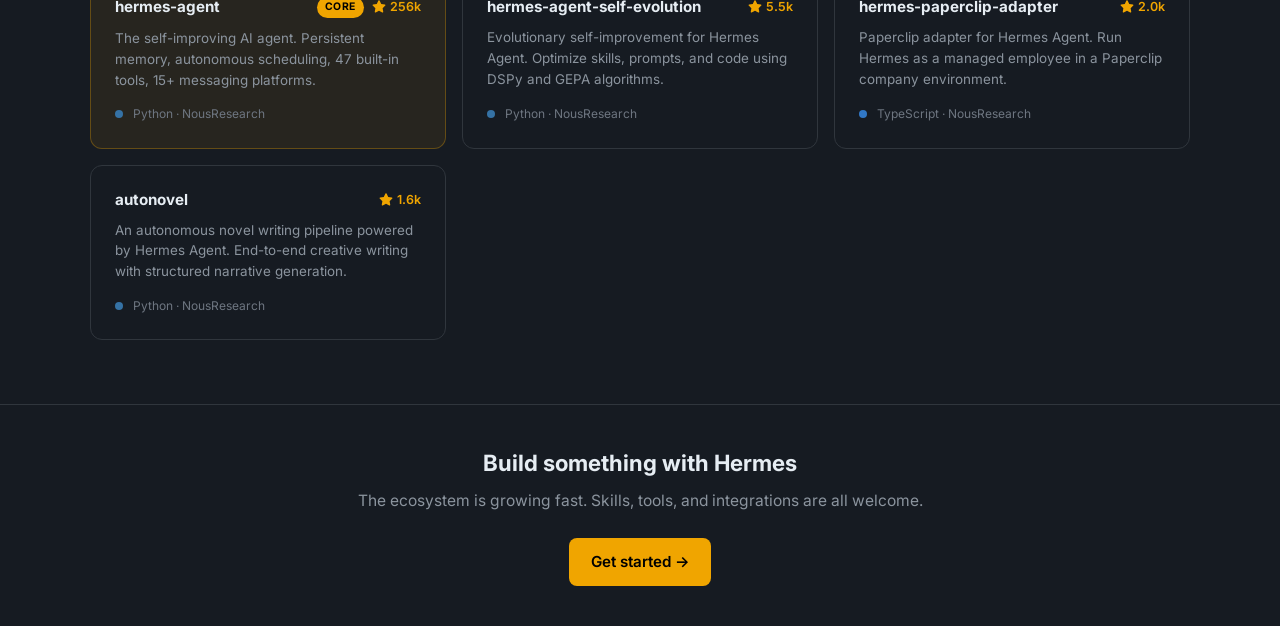
==== commit 18f98f07: "docs(community): daily star count refresh + re-sort by stars" ====
--- a/community/index.html
+++ b/community/index.html
@@ -281,7 +281,7 @@
         <a href="https://github.com/OnlyTerp/hermes-optimization-guide" target="_blank" rel="noopener" class="project-card">
           <div class="project-header">
             <div class="project-name">hermes-optimization-guide</div>
-            <span class="project-stars"><svg viewBox="0 0 16 16"><path d="M8 .25a.75.75 0 0 1 .673.418l1.882 3.815 4.21.612a.75.75 0 0 1 .416 1.279l-3.046 2.97.719 4.192a.75.75 0 0 1-1.088.791L8 12.347l-3.766 1.98a.75.75 0 0 1-1.088-.79l.72-4.194L.818 6.374a.75.75 0 0 1 .416-1.28l4.21-.611L7.327.668A.75.75 0 0 1 8 .25z"/></svg>702</span>
+            <span class="project-stars"><svg viewBox="0 0 16 16"><path d="M8 .25a.75.75 0 0 1 .673.418l1.882 3.815 4.21.612a.75.75 0 0 1 .416 1.279l-3.046 2.97.719 4.192a.75.75 0 0 1-1.088.791L8 12.347l-3.766 1.98a.75.75 0 0 1-1.088-.79l.72-4.194L.818 6.374a.75.75 0 0 1 .416-1.28l4.21-.611L7.327.668A.75.75 0 0 1 8 .25z"/></svg>704</span>
           </div>
           <div class="project-desc">Setup, migration, LightRAG integration, Telegram configuration, and skill creation guide. Practical optimization tips.</div>
           <div class="project-meta"><span class="lang-dot lang-docs"></span> Guide &middot; OnlyTerp</div>
@@ -289,7 +289,7 @@
         <a href="https://github.com/cclank/Hermes-Wiki" target="_blank" rel="noopener" class="project-card">
           <div class="project-header">
             <div class="project-name">Hermes-Wiki <span style="font-weight: normal; font-size: 12px;">(Chinese / 中文)</span></div>
-            <span class="project-stars"><svg viewBox="0 0 16 16"><path d="M8 .25a.75.75 0 0 1 .673.418l1.882 3.815 4.21.612a.75.75 0 0 1 .416 1.279l-3.046 2.97.719 4.192a.75.75 0 0 1-1.088.791L8 12.347l-3.766 1.98a.75.75 0 0 1-1.088-.79l.72-4.194L.818 6.374a.75.75 0 0 1 .416-1.28l4.21-.611L7.327.668A.75.75 0 0 1 8 .25z"/></svg>651</span>
+            <span class="project-stars"><svg viewBox="0 0 16 16"><path d="M8 .25a.75.75 0 0 1 .673.418l1.882 3.815 4.21.612a.75.75 0 0 1 .416 1.279l-3.046 2.97.719 4.192a.75.75 0 0 1-1.088.791L8 12.347l-3.766 1.98a.75.75 0 0 1-1.088-.79l.72-4.194L.818 6.374a.75.75 0 0 1 .416-1.28l4.21-.611L7.327.668A.75.75 0 0 1 8 .25z"/></svg>652</span>
           </div>
           <div class="project-desc">Complete Hermes agent wiki with source code walkthroughs, architecture deep-dives, and LLM integration details.</div>
           <div class="project-meta"><span class="lang-dot lang-docs"></span> Wiki &middot; cclank</div>
@@ -420,7 +420,7 @@
         <a href="https://github.com/awizemann/scarf" target="_blank" rel="noopener" class="project-card">
           <div class="project-header">
             <div class="project-name">scarf</div>
-            <span class="project-stars"><svg viewBox="0 0 16 16"><path d="M8 .25a.75.75 0 0 1 .673.418l1.882 3.815 4.21.612a.75.75 0 0 1 .416 1.279l-3.046 2.97.719 4.192a.75.75 0 0 1-1.088.791L8 12.347l-3.766 1.98a.75.75 0 0 1-1.088-.79l.72-4.194L.818 6.374a.75.75 0 0 1 .416-1.28l4.21-.611L7.327.668A.75.75 0 0 1 8 .25z"/></svg>895</span>
+            <span class="project-stars"><svg viewBox="0 0 16 16"><path d="M8 .25a.75.75 0 0 1 .673.418l1.882 3.815 4.21.612a.75.75 0 0 1 .416 1.279l-3.046 2.97.719 4.192a.75.75 0 0 1-1.088.791L8 12.347l-3.766 1.98a.75.75 0 0 1-1.088-.79l.72-4.194L.818 6.374a.75.75 0 0 1 .416-1.28l4.21-.611L7.327.668A.75.75 0 0 1 8 .25z"/></svg>894</span>
           </div>
           <div class="project-desc">Native macOS GUI companion for Hermes. Dashboard, session browser, activity feed, and embedded terminal chat.</div>
           <div class="project-meta"><span class="lang-dot lang-swift"></span> Swift &middot; awizemann</div>
@@ -480,7 +480,7 @@
         <a href="https://github.com/tlehman/litprog-skill" target="_blank" rel="noopener" class="project-card">
           <div class="project-header">
             <div class="project-name">litprog-skill</div>
-            <span class="project-stars"><svg viewBox="0 0 16 16"><path d="M8 .25a.75.75 0 0 1 .673.418l1.882 3.815 4.21.612a.75.75 0 0 1 .416 1.279l-3.046 2.97.719 4.192a.75.75 0 0 1-1.088.791L8 12.347l-3.766 1.98a.75.75 0 0 1-1.088-.79l.72-4.194L.818 6.374a.75.75 0 0 1 .416-1.28l4.21-.611L7.327.668A.75.75 0 0 1 8 .25z"/></svg>275</span>
+            <span class="project-stars"><svg viewBox="0 0 16 16"><path d="M8 .25a.75.75 0 0 1 .673.418l1.882 3.815 4.21.612a.75.75 0 0 1 .416 1.279l-3.046 2.97.719 4.192a.75.75 0 0 1-1.088.791L8 12.347l-3.766 1.98a.75.75 0 0 1-1.088-.79l.72-4.194L.818 6.374a.75.75 0 0 1 .416-1.28l4.21-.611L7.327.668A.75.75 0 0 1 8 .25z"/></svg>276</span>
           </div>
           <div class="project-desc">Literate programming skill for agent harnesses. Weave code and documentation together in Hermes, Claude Code, and OpenCode.</div>
           <div class="project-meta"><span class="lang-dot lang-ts"></span> TypeScript &middot; tlehman</div>
@@ -488,7 +488,7 @@
         <a href="https://github.com/Hmbown/Wizards-of-the-Ghosts" target="_blank" rel="noopener" class="project-card">
           <div class="project-header">
             <div class="project-name">Wizards-of-the-Ghosts</div>
-            <span class="project-stars"><svg viewBox="0 0 16 16"><path d="M8 .25a.75.75 0 0 1 .673.418l1.882 3.815 4.21.612a.75.75 0 0 1 .416 1.279l-3.046 2.97.719 4.192a.75.75 0 0 1-1.088.791L8 12.347l-3.766 1.98a.75.75 0 0 1-1.088-.79l.72-4.194L.818 6.374a.75.75 0 0 1 .416-1.28l4.21-.611L7.327.668A.75.75 0 0 1 8 .25z"/></svg>110</span>
+            <span class="project-stars"><svg viewBox="0 0 16 16"><path d="M8 .25a.75.75 0 0 1 .673.418l1.882 3.815 4.21.612a.75.75 0 0 1 .416 1.279l-3.046 2.97.719 4.192a.75.75 0 0 1-1.088.791L8 12.347l-3.766 1.98a.75.75 0 0 1-1.088-.79l.72-4.194L.818 6.374a.75.75 0 0 1 .416-1.28l4.21-.611L7.327.668A.75.75 0 0 1 8 .25z"/></svg>111</span>
           </div>
           <div class="project-desc">Unofficial Hermes Agent skill pack built from fantasy spell and skill names. Creative and experimental skill collection.</div>
           <div class="project-meta"><span class="lang-dot lang-python"></span> Python &middot; Hmbown</div>
@@ -558,7 +558,7 @@
         <a href="https://github.com/vectorize-io/hindsight" target="_blank" rel="noopener" class="project-card featured">
           <div class="project-header">
             <div class="project-name">hindsight</div>
-            <span class="project-stars"><svg viewBox="0 0 16 16"><path d="M8 .25a.75.75 0 0 1 .673.418l1.882 3.815 4.21.612a.75.75 0 0 1 .416 1.279l-3.046 2.97.719 4.192a.75.75 0 0 1-1.088.791L8 12.347l-3.766 1.98a.75.75 0 0 1-1.088-.79l.72-4.194L.818 6.374a.75.75 0 0 1 .416-1.28l4.21-.611L7.327.668A.75.75 0 0 1 8 .25z"/></svg>52.5k</span>
+            <span class="project-stars"><svg viewBox="0 0 16 16"><path d="M8 .25a.75.75 0 0 1 .673.418l1.882 3.815 4.21.612a.75.75 0 0 1 .416 1.279l-3.046 2.97.719 4.192a.75.75 0 0 1-1.088.791L8 12.347l-3.766 1.98a.75.75 0 0 1-1.088-.79l.72-4.194L.818 6.374a.75.75 0 0 1 .416-1.28l4.21-.611L7.327.668A.75.75 0 0 1 8 .25z"/></svg>52.8k</span>
           </div>
           <div class="project-desc">Biomimetic 3-tier memory (World/Experiences/Mental Models) with hybrid BM25 + vector + graph retrieval. Topped LongMemEval Jan 2026. Official Hermes memory plugin (merged v0.7.0).</div>
           <div class="project-lang">Python · TypeScript · Rust</div>
@@ -574,7 +574,7 @@
         <a href="https://github.com/elkimek/honcho-self-hosted" target="_blank" rel="noopener" class="project-card">
           <div class="project-header">
             <div class="project-name">honcho-self-hosted</div>
-            <span class="project-stars"><svg viewBox="0 0 16 16"><path d="M8 .25a.75.75 0 0 1 .673.418l1.882 3.815 4.21.612a.75.75 0 0 1 .416 1.279l-3.046 2.97.719 4.192a.75.75 0 0 1-1.088.791L8 12.347l-3.766 1.98a.75.75 0 0 1-1.088-.79l.72-4.194L.818 6.374a.75.75 0 0 1 .416-1.28l4.21-.611L7.327.668A.75.75 0 0 1 8 .25z"/></svg>382</span>
+            <span class="project-stars"><svg viewBox="0 0 16 16"><path d="M8 .25a.75.75 0 0 1 .673.418l1.882 3.815 4.21.612a.75.75 0 0 1 .416 1.279l-3.046 2.97.719 4.192a.75.75 0 0 1-1.088.791L8 12.347l-3.766 1.98a.75.75 0 0 1-1.088-.79l.72-4.194L.818 6.374a.75.75 0 0 1 .416-1.28l4.21-.611L7.327.668A.75.75 0 0 1 8 .25z"/></svg>383</span>
           </div>
           <div class="project-desc">Self-host Honcho memory layer for Hermes Agent. Pre-configured with OpenRouter and Venice, no code changes required.</div>
           <div class="project-meta"><span class="lang-dot lang-shell"></span> Shell &middot; elkimek</div>
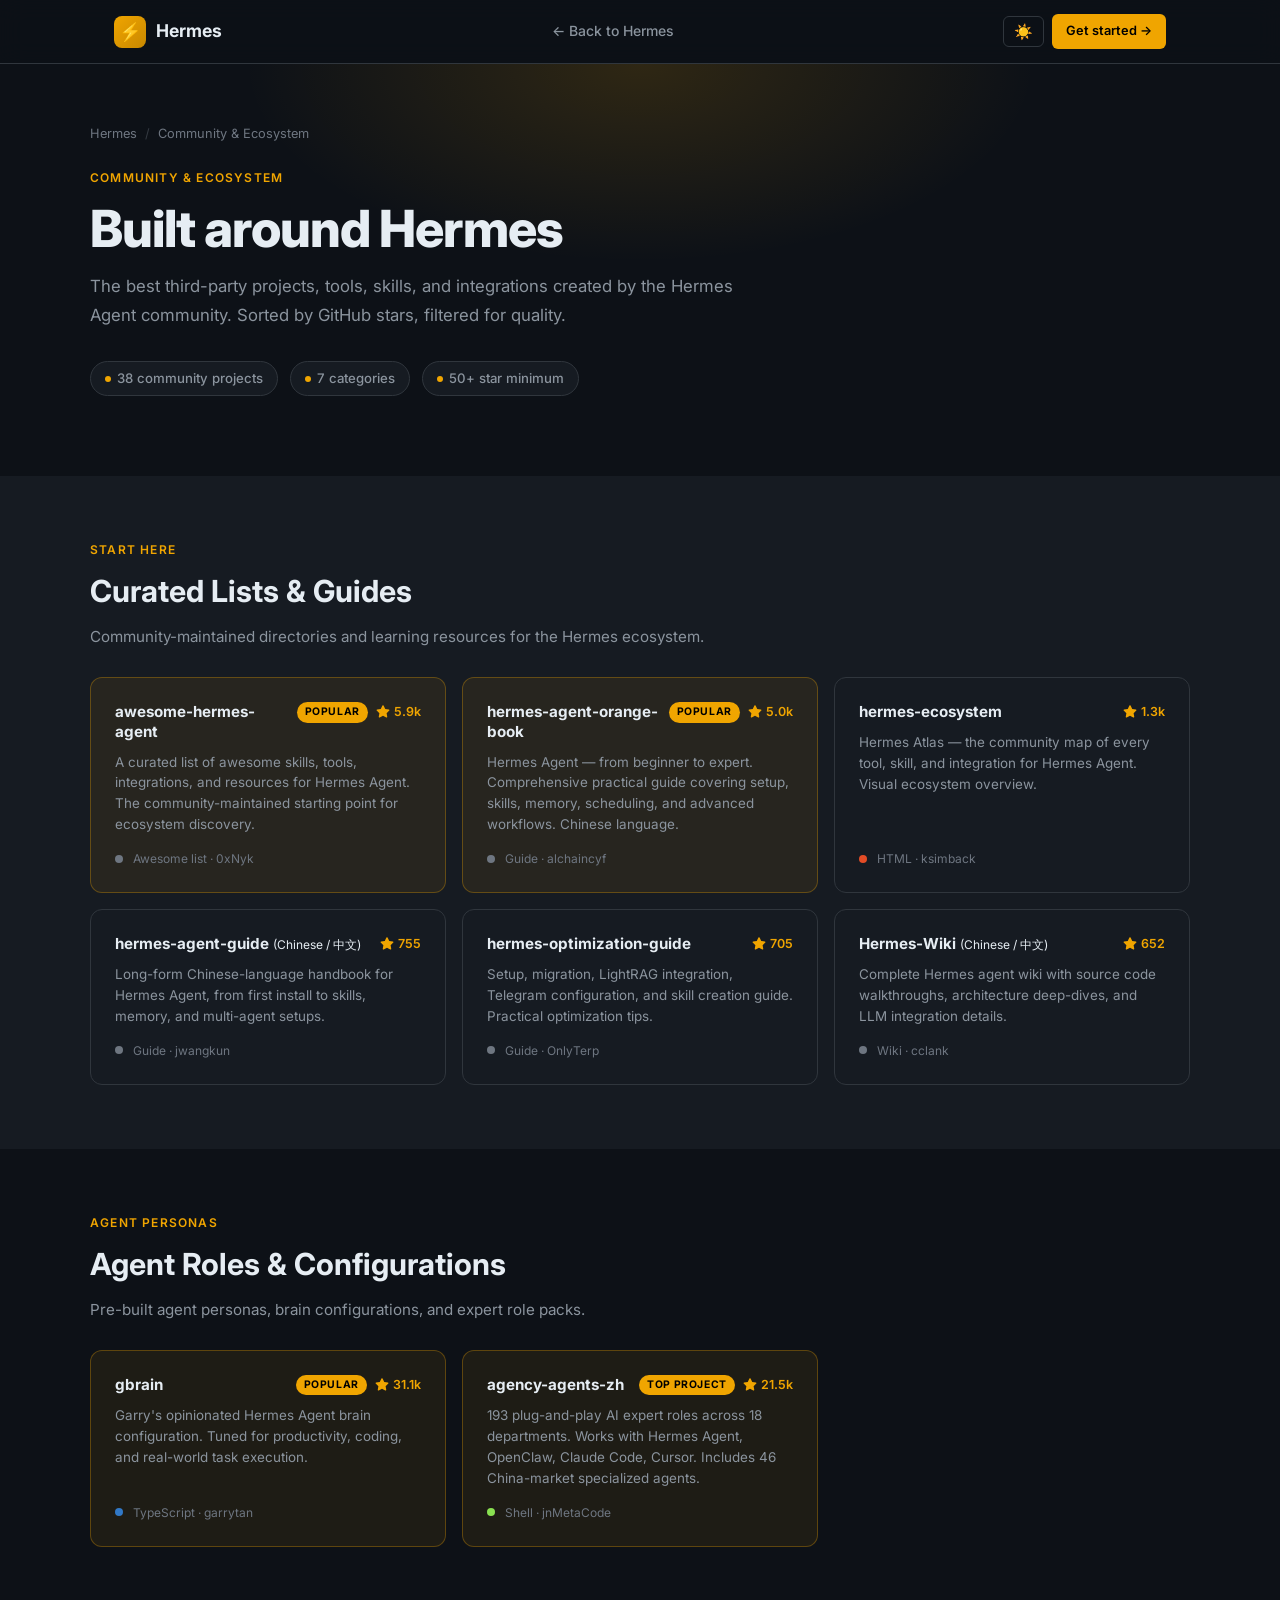
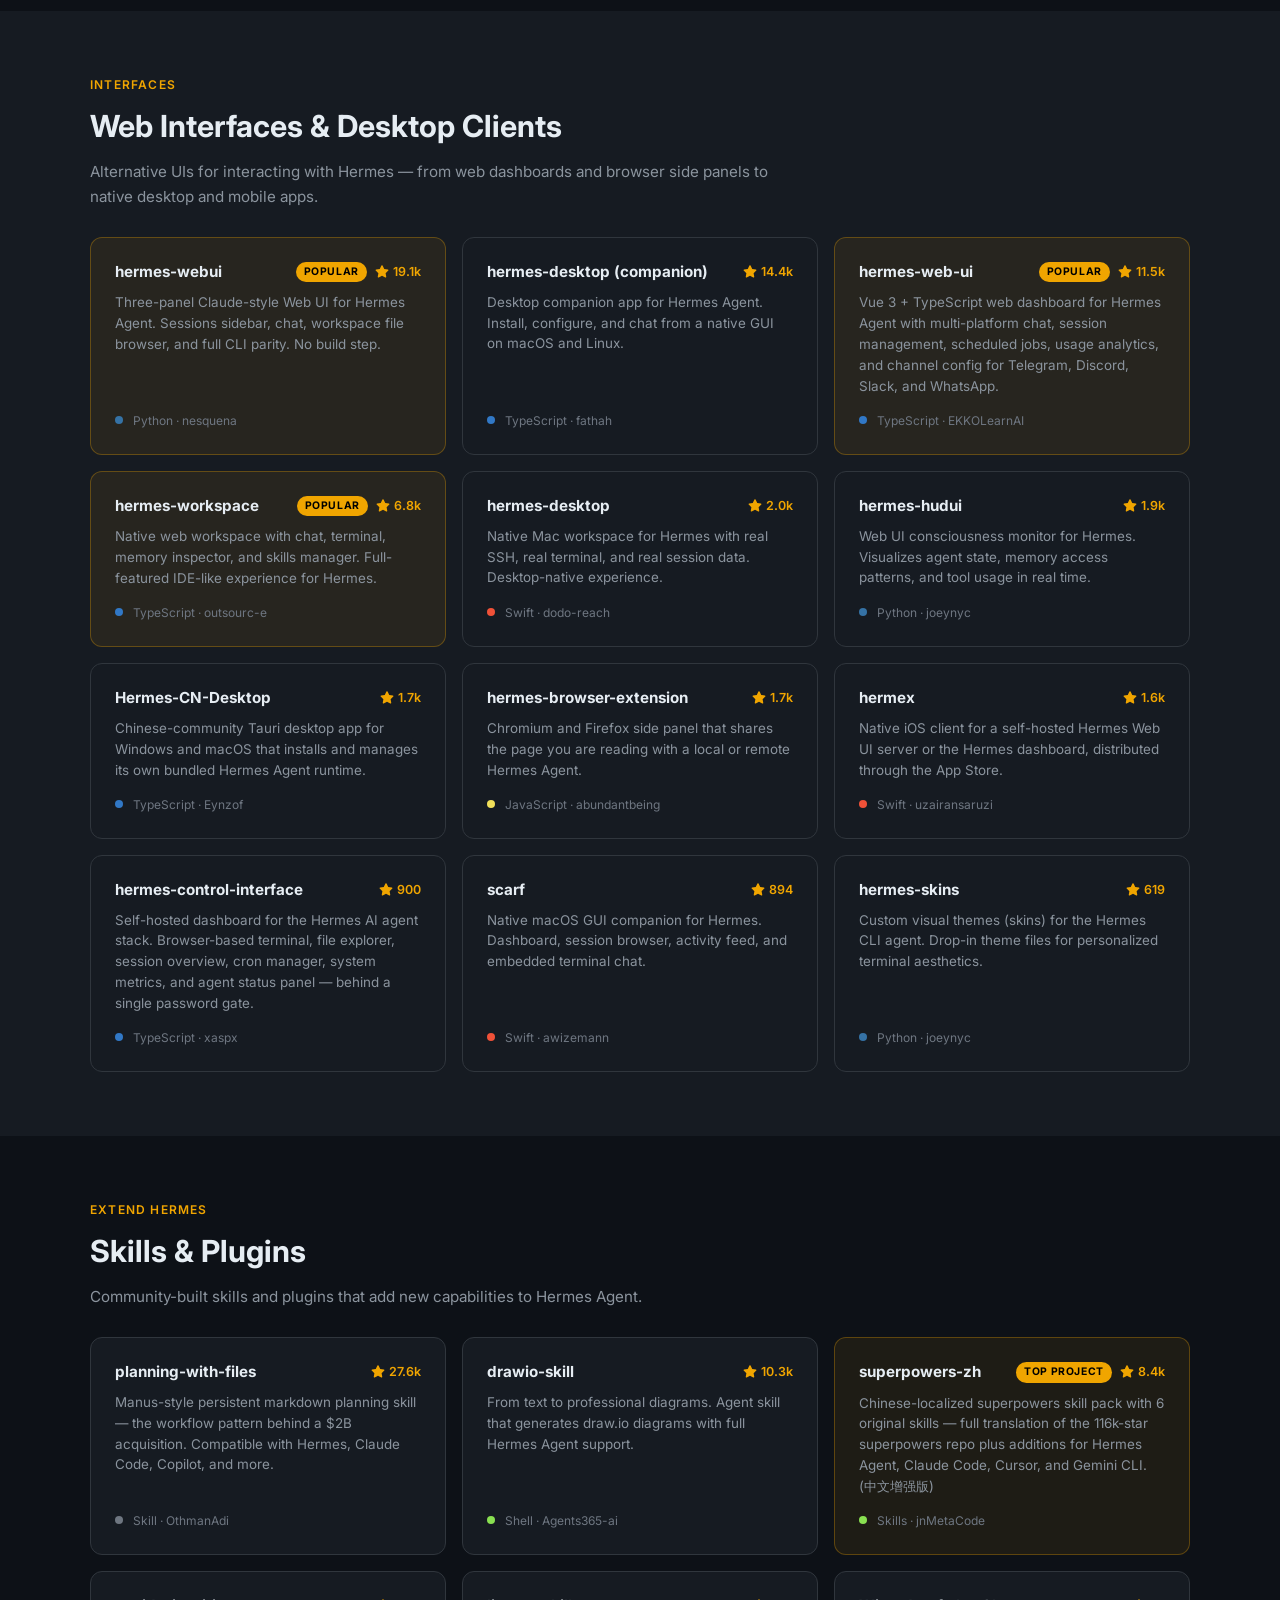
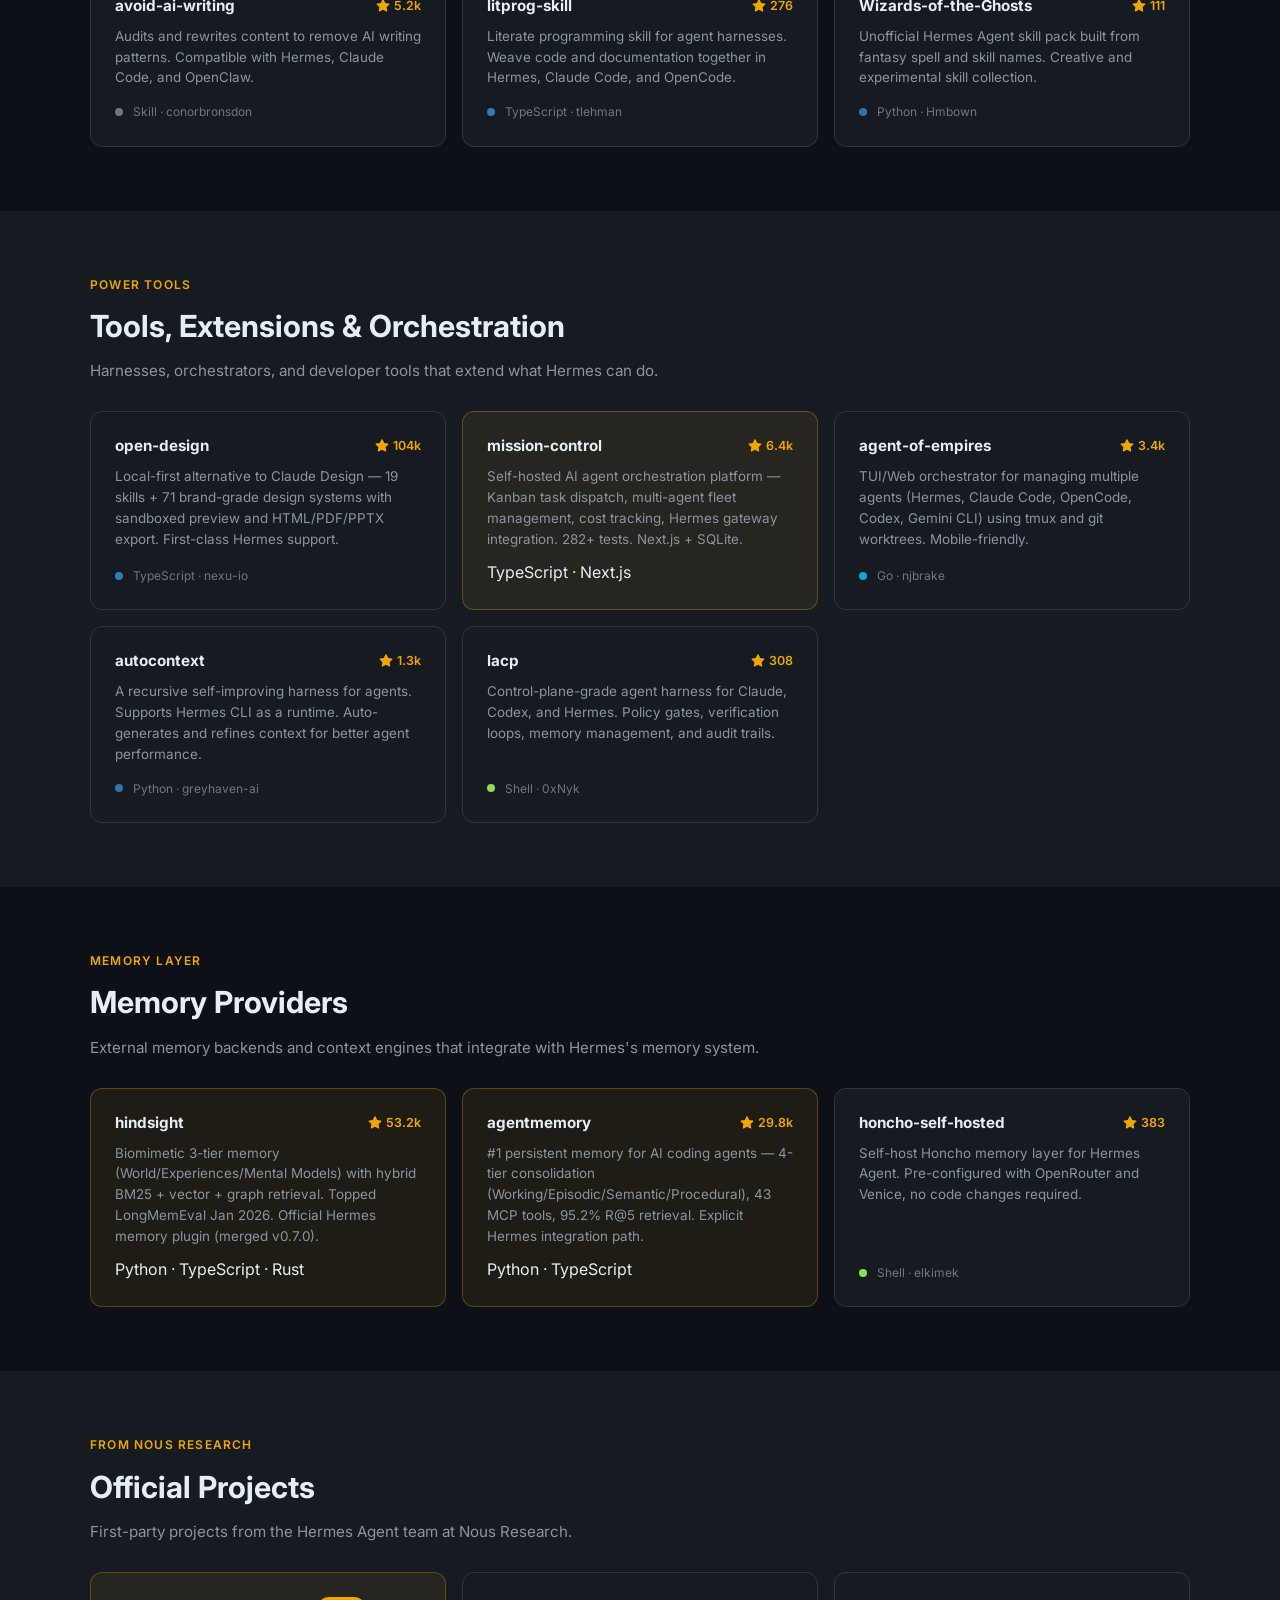
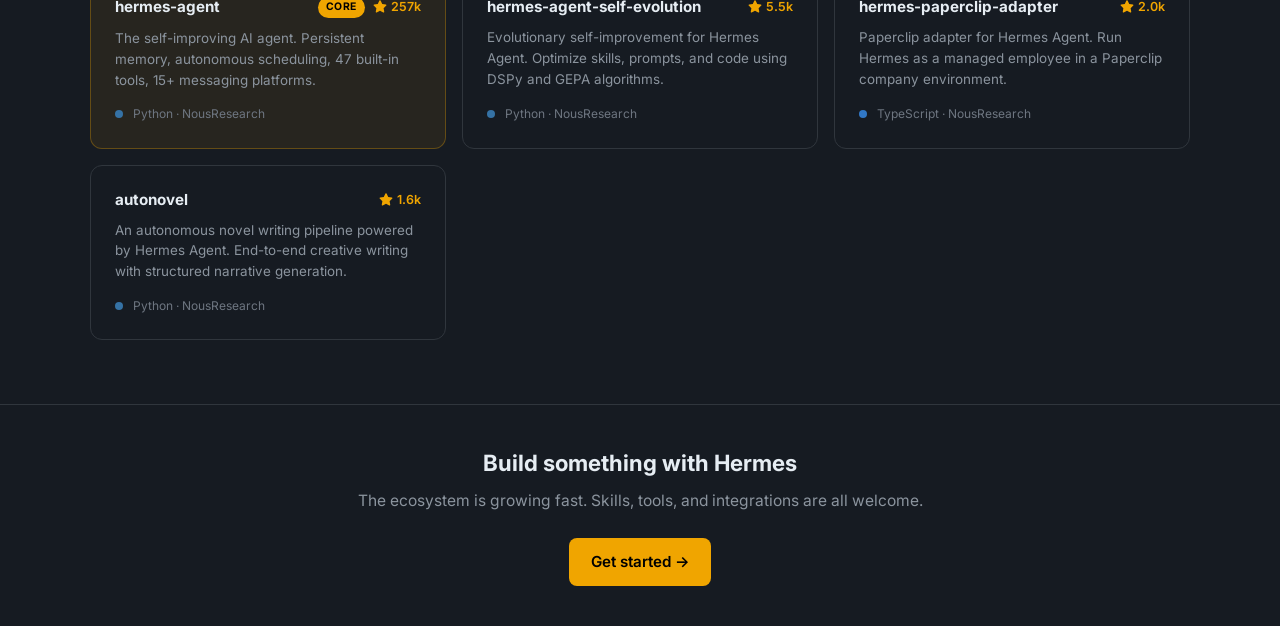
==== commit ac3b46e0: "docs(community): daily star count refresh + re-sort by stars" ====
--- a/community/index.html
+++ b/community/index.html
@@ -273,7 +273,7 @@
         <a href="https://github.com/jwangkun/hermes-agent-guide" target="_blank" rel="noopener" class="project-card">
           <div class="project-header">
             <div class="project-name">hermes-agent-guide <span style="font-weight: normal; font-size: 12px;">(Chinese / 中文)</span></div>
-            <span class="project-stars"><svg viewBox="0 0 16 16"><path d="M8 .25a.75.75 0 0 1 .673.418l1.882 3.815 4.21.612a.75.75 0 0 1 .416 1.279l-3.046 2.97.719 4.192a.75.75 0 0 1-1.088.791L8 12.347l-3.766 1.98a.75.75 0 0 1-1.088-.79l.72-4.194L.818 6.374a.75.75 0 0 1 .416-1.28l4.21-.611L7.327.668A.75.75 0 0 1 8 .25z"/></svg>754</span>
+            <span class="project-stars"><svg viewBox="0 0 16 16"><path d="M8 .25a.75.75 0 0 1 .673.418l1.882 3.815 4.21.612a.75.75 0 0 1 .416 1.279l-3.046 2.97.719 4.192a.75.75 0 0 1-1.088.791L8 12.347l-3.766 1.98a.75.75 0 0 1-1.088-.79l.72-4.194L.818 6.374a.75.75 0 0 1 .416-1.28l4.21-.611L7.327.668A.75.75 0 0 1 8 .25z"/></svg>755</span>
           </div>
           <div class="project-desc">Long-form Chinese-language handbook for Hermes Agent, from first install to skills, memory, and multi-agent setups.</div>
           <div class="project-meta"><span class="lang-dot lang-docs"></span> Guide &middot; jwangkun</div>
@@ -281,7 +281,7 @@
         <a href="https://github.com/OnlyTerp/hermes-optimization-guide" target="_blank" rel="noopener" class="project-card">
           <div class="project-header">
             <div class="project-name">hermes-optimization-guide</div>
-            <span class="project-stars"><svg viewBox="0 0 16 16"><path d="M8 .25a.75.75 0 0 1 .673.418l1.882 3.815 4.21.612a.75.75 0 0 1 .416 1.279l-3.046 2.97.719 4.192a.75.75 0 0 1-1.088.791L8 12.347l-3.766 1.98a.75.75 0 0 1-1.088-.79l.72-4.194L.818 6.374a.75.75 0 0 1 .416-1.28l4.21-.611L7.327.668A.75.75 0 0 1 8 .25z"/></svg>704</span>
+            <span class="project-stars"><svg viewBox="0 0 16 16"><path d="M8 .25a.75.75 0 0 1 .673.418l1.882 3.815 4.21.612a.75.75 0 0 1 .416 1.279l-3.046 2.97.719 4.192a.75.75 0 0 1-1.088.791L8 12.347l-3.766 1.98a.75.75 0 0 1-1.088-.79l.72-4.194L.818 6.374a.75.75 0 0 1 .416-1.28l4.21-.611L7.327.668A.75.75 0 0 1 8 .25z"/></svg>705</span>
           </div>
           <div class="project-desc">Setup, migration, LightRAG integration, Telegram configuration, and skill creation guide. Practical optimization tips.</div>
           <div class="project-meta"><span class="lang-dot lang-docs"></span> Guide &middot; OnlyTerp</div>
@@ -364,7 +364,7 @@
           <div class="project-header">
             <div class="project-name">hermes-workspace</div>
             <span class="featured-badge">Popular</span>
-            <span class="project-stars"><svg viewBox="0 0 16 16"><path d="M8 .25a.75.75 0 0 1 .673.418l1.882 3.815 4.21.612a.75.75 0 0 1 .416 1.279l-3.046 2.97.719 4.192a.75.75 0 0 1-1.088.791L8 12.347l-3.766 1.98a.75.75 0 0 1-1.088-.79l.72-4.194L.818 6.374a.75.75 0 0 1 .416-1.28l4.21-.611L7.327.668A.75.75 0 0 1 8 .25z"/></svg>6.7k</span>
+            <span class="project-stars"><svg viewBox="0 0 16 16"><path d="M8 .25a.75.75 0 0 1 .673.418l1.882 3.815 4.21.612a.75.75 0 0 1 .416 1.279l-3.046 2.97.719 4.192a.75.75 0 0 1-1.088.791L8 12.347l-3.766 1.98a.75.75 0 0 1-1.088-.79l.72-4.194L.818 6.374a.75.75 0 0 1 .416-1.28l4.21-.611L7.327.668A.75.75 0 0 1 8 .25z"/></svg>6.8k</span>
           </div>
           <div class="project-desc">Native web workspace with chat, terminal, memory inspector, and skills manager. Full-featured IDE-like experience for Hermes.</div>
           <div class="project-meta"><span class="lang-dot lang-ts"></span> TypeScript &middot; outsourc-e</div>
@@ -380,7 +380,7 @@
         <a href="https://github.com/joeynyc/hermes-hudui" target="_blank" rel="noopener" class="project-card">
           <div class="project-header">
             <div class="project-name">hermes-hudui</div>
-            <span class="project-stars"><svg viewBox="0 0 16 16"><path d="M8 .25a.75.75 0 0 1 .673.418l1.882 3.815 4.21.612a.75.75 0 0 1 .416 1.279l-3.046 2.97.719 4.192a.75.75 0 0 1-1.088.791L8 12.347l-3.766 1.98a.75.75 0 0 1-1.088-.79l.72-4.194L.818 6.374a.75.75 0 0 1 .416-1.28l4.21-.611L7.327.668A.75.75 0 0 1 8 .25z"/></svg>1.8k</span>
+            <span class="project-stars"><svg viewBox="0 0 16 16"><path d="M8 .25a.75.75 0 0 1 .673.418l1.882 3.815 4.21.612a.75.75 0 0 1 .416 1.279l-3.046 2.97.719 4.192a.75.75 0 0 1-1.088.791L8 12.347l-3.766 1.98a.75.75 0 0 1-1.088-.79l.72-4.194L.818 6.374a.75.75 0 0 1 .416-1.28l4.21-.611L7.327.668A.75.75 0 0 1 8 .25z"/></svg>1.9k</span>
           </div>
           <div class="project-desc">Web UI consciousness monitor for Hermes. Visualizes agent state, memory access patterns, and tool usage in real time.</div>
           <div class="project-meta"><span class="lang-dot lang-python"></span> Python &middot; joeynyc</div>
@@ -404,7 +404,7 @@
         <a href="https://github.com/uzairansaruzi/hermex" target="_blank" rel="noopener" class="project-card">
           <div class="project-header">
             <div class="project-name">hermex</div>
-            <span class="project-stars"><svg viewBox="0 0 16 16"><path d="M8 .25a.75.75 0 0 1 .673.418l1.882 3.815 4.21.612a.75.75 0 0 1 .416 1.279l-3.046 2.97.719 4.192a.75.75 0 0 1-1.088.791L8 12.347l-3.766 1.98a.75.75 0 0 1-1.088-.79l.72-4.194L.818 6.374a.75.75 0 0 1 .416-1.28l4.21-.611L7.327.668A.75.75 0 0 1 8 .25z"/></svg>1.5k</span>
+            <span class="project-stars"><svg viewBox="0 0 16 16"><path d="M8 .25a.75.75 0 0 1 .673.418l1.882 3.815 4.21.612a.75.75 0 0 1 .416 1.279l-3.046 2.97.719 4.192a.75.75 0 0 1-1.088.791L8 12.347l-3.766 1.98a.75.75 0 0 1-1.088-.79l.72-4.194L.818 6.374a.75.75 0 0 1 .416-1.28l4.21-.611L7.327.668A.75.75 0 0 1 8 .25z"/></svg>1.6k</span>
           </div>
           <div class="project-desc">Native iOS client for a self-hosted Hermes Web UI server or the Hermes dashboard, distributed through the App Store.</div>
           <div class="project-meta"><span class="lang-dot lang-swift"></span> Swift &middot; uzairansaruzi</div>
@@ -428,7 +428,7 @@
         <a href="https://github.com/joeynyc/hermes-skins" target="_blank" rel="noopener" class="project-card">
           <div class="project-header">
             <div class="project-name">hermes-skins</div>
-            <span class="project-stars"><svg viewBox="0 0 16 16"><path d="M8 .25a.75.75 0 0 1 .673.418l1.882 3.815 4.21.612a.75.75 0 0 1 .416 1.279l-3.046 2.97.719 4.192a.75.75 0 0 1-1.088.791L8 12.347l-3.766 1.98a.75.75 0 0 1-1.088-.79l.72-4.194L.818 6.374a.75.75 0 0 1 .416-1.28l4.21-.611L7.327.668A.75.75 0 0 1 8 .25z"/></svg>617</span>
+            <span class="project-stars"><svg viewBox="0 0 16 16"><path d="M8 .25a.75.75 0 0 1 .673.418l1.882 3.815 4.21.612a.75.75 0 0 1 .416 1.279l-3.046 2.97.719 4.192a.75.75 0 0 1-1.088.791L8 12.347l-3.766 1.98a.75.75 0 0 1-1.088-.79l.72-4.194L.818 6.374a.75.75 0 0 1 .416-1.28l4.21-.611L7.327.668A.75.75 0 0 1 8 .25z"/></svg>619</span>
           </div>
           <div class="project-desc">Custom visual themes (skins) for the Hermes CLI agent. Drop-in theme files for personalized terminal aesthetics.</div>
           <div class="project-meta"><span class="lang-dot lang-python"></span> Python &middot; joeynyc</div>
@@ -507,7 +507,7 @@
         <a href="https://github.com/nexu-io/open-design" target="_blank" rel="noopener" class="project-card">
           <div class="project-header">
             <div class="project-name">open-design</div>
-            <span class="project-stars"><svg viewBox="0 0 16 16"><path d="M8 .25a.75.75 0 0 1 .673.418l1.882 3.815 4.21.612a.75.75 0 0 1 .416 1.279l-3.046 2.97.719 4.192a.75.75 0 0 1-1.088.791L8 12.347l-3.766 1.98a.75.75 0 0 1-1.088-.79l.72-4.194L.818 6.374a.75.75 0 0 1 .416-1.28l4.21-.611L7.327.668A.75.75 0 0 1 8 .25z"/></svg>103k</span>
+            <span class="project-stars"><svg viewBox="0 0 16 16"><path d="M8 .25a.75.75 0 0 1 .673.418l1.882 3.815 4.21.612a.75.75 0 0 1 .416 1.279l-3.046 2.97.719 4.192a.75.75 0 0 1-1.088.791L8 12.347l-3.766 1.98a.75.75 0 0 1-1.088-.79l.72-4.194L.818 6.374a.75.75 0 0 1 .416-1.28l4.21-.611L7.327.668A.75.75 0 0 1 8 .25z"/></svg>104k</span>
           </div>
           <div class="project-desc">Local-first alternative to Claude Design — 19 skills + 71 brand-grade design systems with sandboxed preview and HTML/PDF/PPTX export. First-class Hermes support.</div>
           <div class="project-meta"><span class="lang-dot lang-ts"></span> TypeScript &middot; nexu-io</div>
@@ -558,7 +558,7 @@
         <a href="https://github.com/vectorize-io/hindsight" target="_blank" rel="noopener" class="project-card featured">
           <div class="project-header">
             <div class="project-name">hindsight</div>
-            <span class="project-stars"><svg viewBox="0 0 16 16"><path d="M8 .25a.75.75 0 0 1 .673.418l1.882 3.815 4.21.612a.75.75 0 0 1 .416 1.279l-3.046 2.97.719 4.192a.75.75 0 0 1-1.088.791L8 12.347l-3.766 1.98a.75.75 0 0 1-1.088-.79l.72-4.194L.818 6.374a.75.75 0 0 1 .416-1.28l4.21-.611L7.327.668A.75.75 0 0 1 8 .25z"/></svg>52.8k</span>
+            <span class="project-stars"><svg viewBox="0 0 16 16"><path d="M8 .25a.75.75 0 0 1 .673.418l1.882 3.815 4.21.612a.75.75 0 0 1 .416 1.279l-3.046 2.97.719 4.192a.75.75 0 0 1-1.088.791L8 12.347l-3.766 1.98a.75.75 0 0 1-1.088-.79l.72-4.194L.818 6.374a.75.75 0 0 1 .416-1.28l4.21-.611L7.327.668A.75.75 0 0 1 8 .25z"/></svg>53.2k</span>
           </div>
           <div class="project-desc">Biomimetic 3-tier memory (World/Experiences/Mental Models) with hybrid BM25 + vector + graph retrieval. Topped LongMemEval Jan 2026. Official Hermes memory plugin (merged v0.7.0).</div>
           <div class="project-lang">Python · TypeScript · Rust</div>
@@ -594,7 +594,7 @@
           <div class="project-header">
             <div class="project-name">hermes-agent</div>
             <span class="featured-badge">Core</span>
-            <span class="project-stars"><svg viewBox="0 0 16 16"><path d="M8 .25a.75.75 0 0 1 .673.418l1.882 3.815 4.21.612a.75.75 0 0 1 .416 1.279l-3.046 2.97.719 4.192a.75.75 0 0 1-1.088.791L8 12.347l-3.766 1.98a.75.75 0 0 1-1.088-.79l.72-4.194L.818 6.374a.75.75 0 0 1 .416-1.28l4.21-.611L7.327.668A.75.75 0 0 1 8 .25z"/></svg>256k</span>
+            <span class="project-stars"><svg viewBox="0 0 16 16"><path d="M8 .25a.75.75 0 0 1 .673.418l1.882 3.815 4.21.612a.75.75 0 0 1 .416 1.279l-3.046 2.97.719 4.192a.75.75 0 0 1-1.088.791L8 12.347l-3.766 1.98a.75.75 0 0 1-1.088-.79l.72-4.194L.818 6.374a.75.75 0 0 1 .416-1.28l4.21-.611L7.327.668A.75.75 0 0 1 8 .25z"/></svg>257k</span>
           </div>
           <div class="project-desc">The self-improving AI agent. Persistent memory, autonomous scheduling, 47 built-in tools, 15+ messaging platforms.</div>
           <div class="project-meta"><span class="lang-dot lang-python"></span> Python &middot; NousResearch</div>
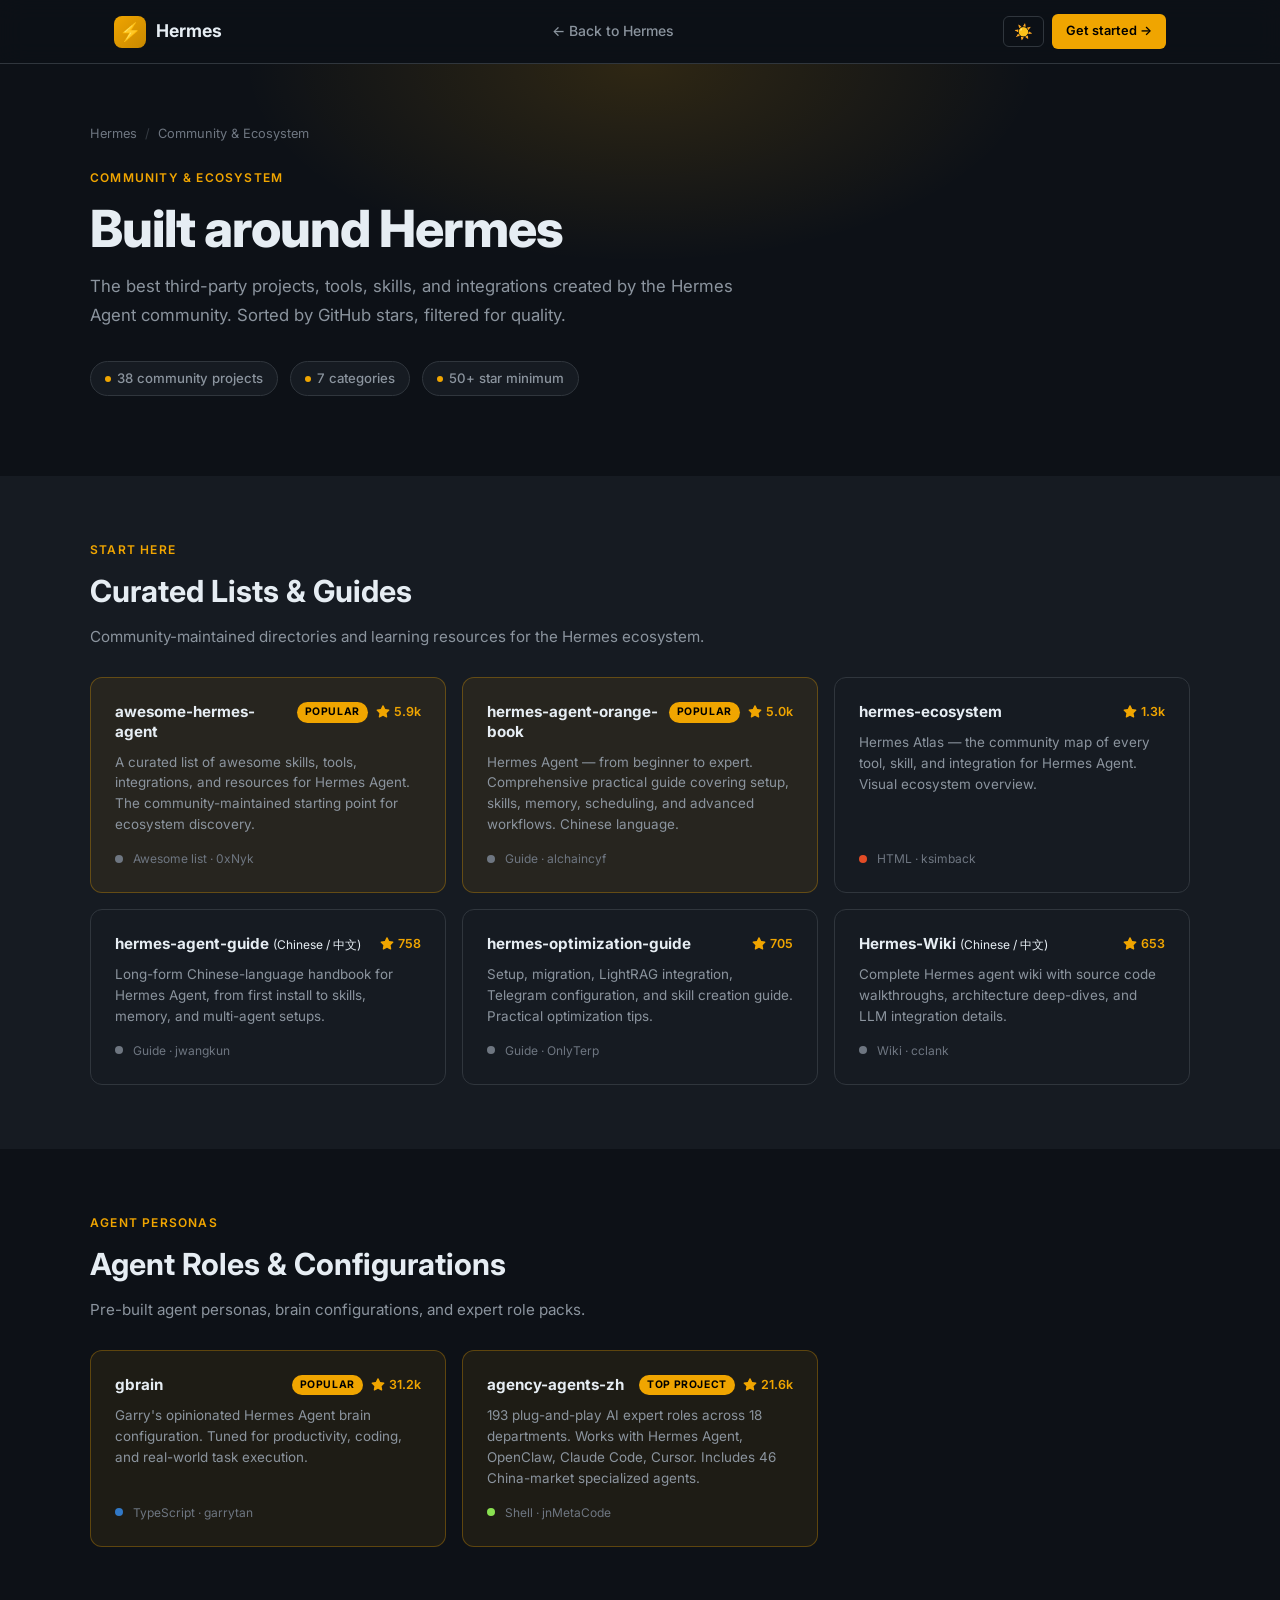
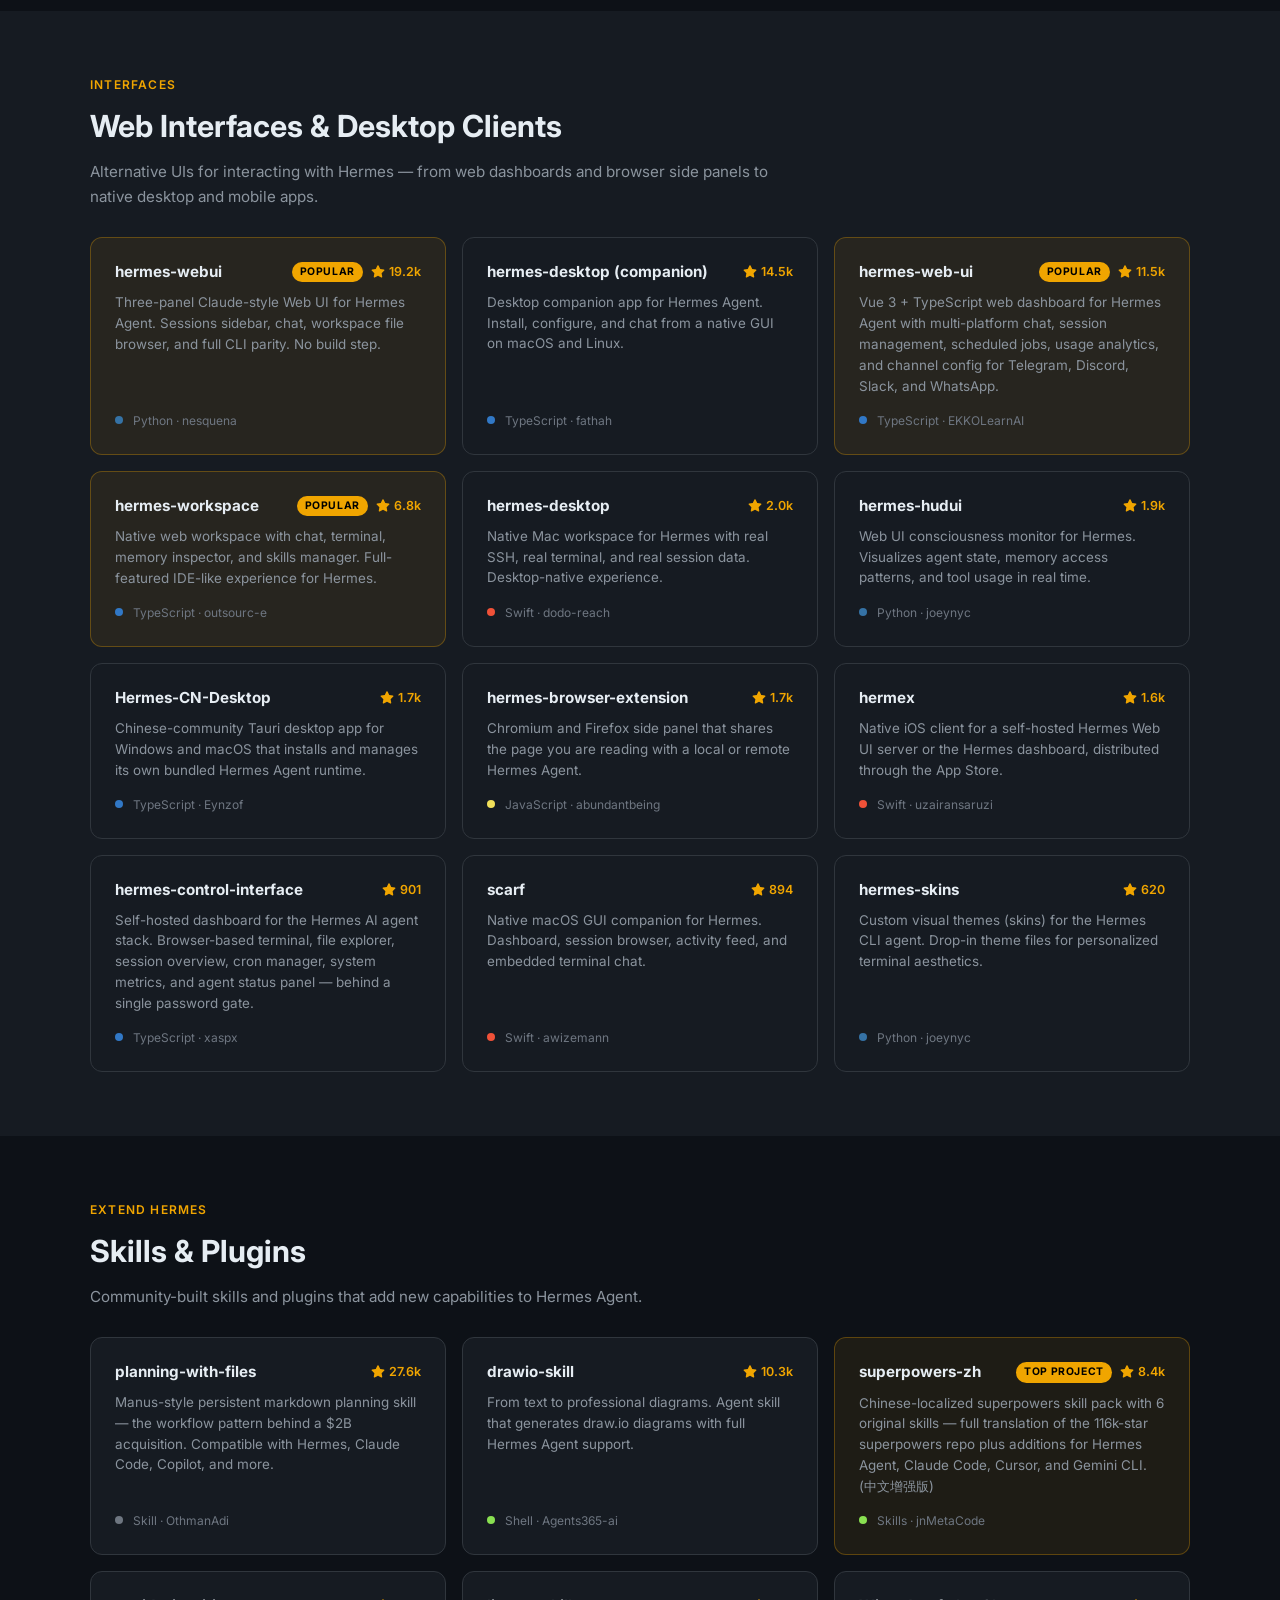
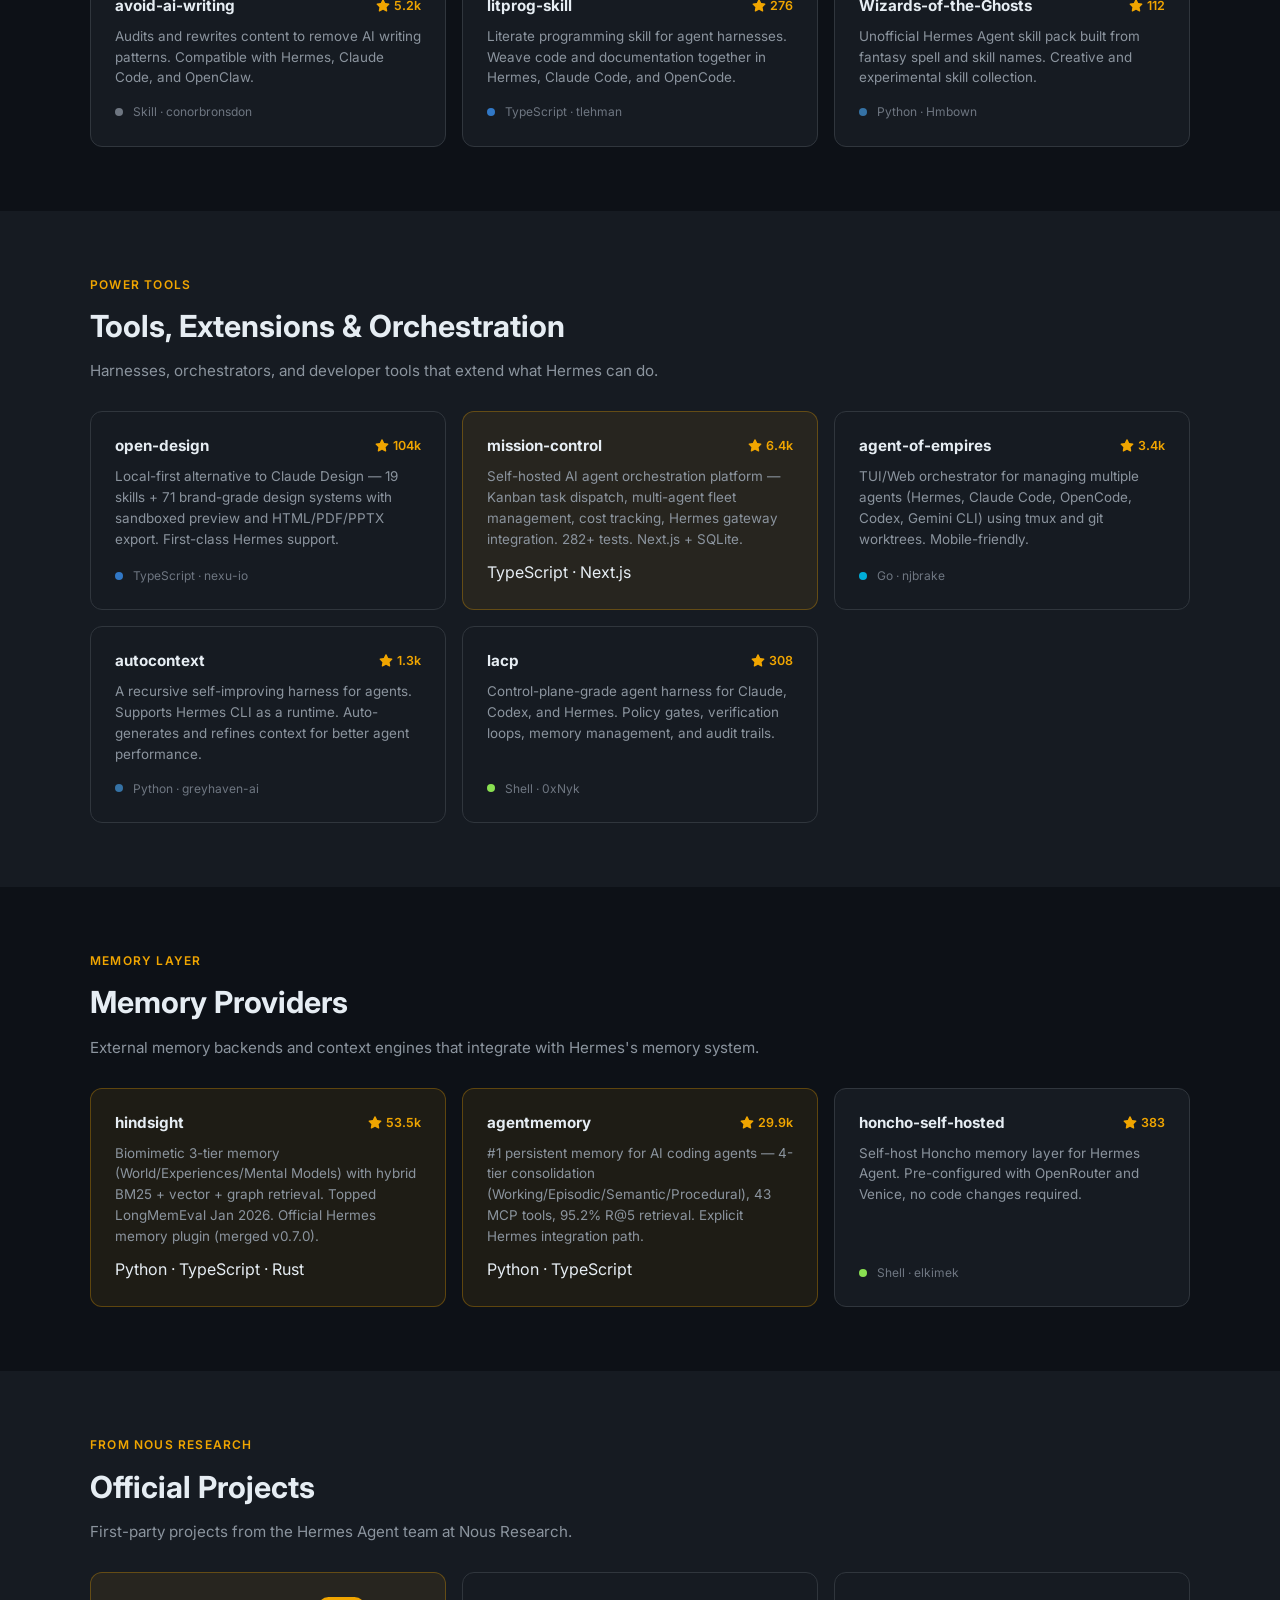
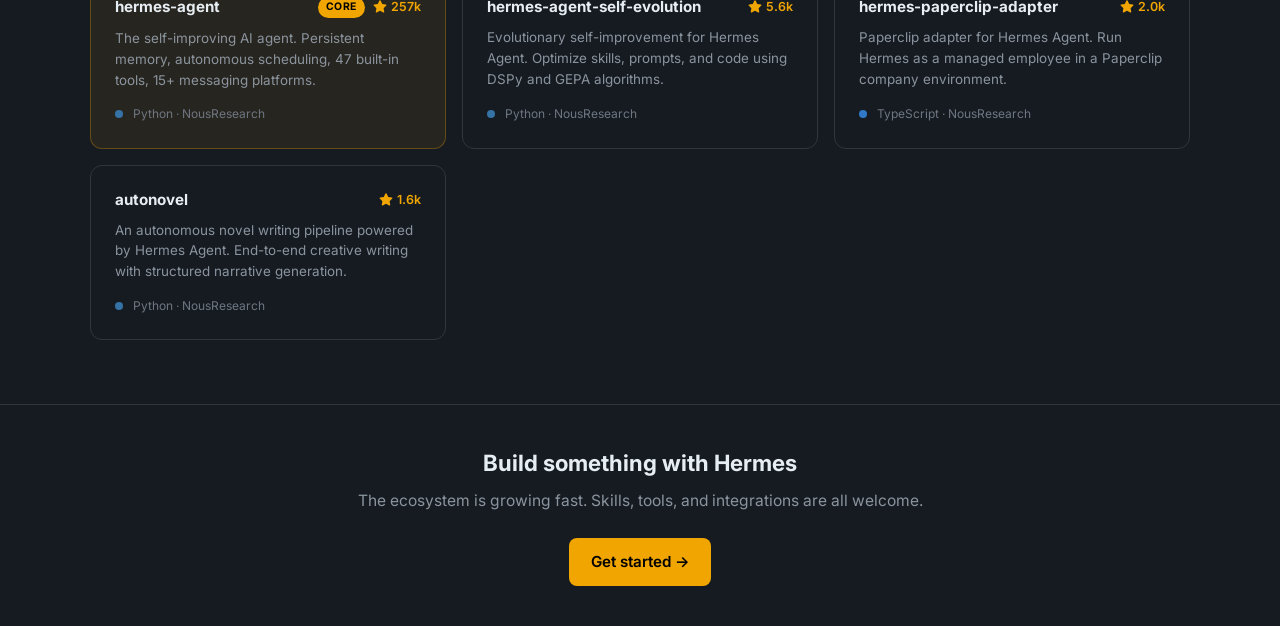
==== commit ce9d50a5: "docs(community): daily star count refresh + re-sort by stars" ====
--- a/community/index.html
+++ b/community/index.html
@@ -273,7 +273,7 @@
         <a href="https://github.com/jwangkun/hermes-agent-guide" target="_blank" rel="noopener" class="project-card">
           <div class="project-header">
             <div class="project-name">hermes-agent-guide <span style="font-weight: normal; font-size: 12px;">(Chinese / 中文)</span></div>
-            <span class="project-stars"><svg viewBox="0 0 16 16"><path d="M8 .25a.75.75 0 0 1 .673.418l1.882 3.815 4.21.612a.75.75 0 0 1 .416 1.279l-3.046 2.97.719 4.192a.75.75 0 0 1-1.088.791L8 12.347l-3.766 1.98a.75.75 0 0 1-1.088-.79l.72-4.194L.818 6.374a.75.75 0 0 1 .416-1.28l4.21-.611L7.327.668A.75.75 0 0 1 8 .25z"/></svg>755</span>
+            <span class="project-stars"><svg viewBox="0 0 16 16"><path d="M8 .25a.75.75 0 0 1 .673.418l1.882 3.815 4.21.612a.75.75 0 0 1 .416 1.279l-3.046 2.97.719 4.192a.75.75 0 0 1-1.088.791L8 12.347l-3.766 1.98a.75.75 0 0 1-1.088-.79l.72-4.194L.818 6.374a.75.75 0 0 1 .416-1.28l4.21-.611L7.327.668A.75.75 0 0 1 8 .25z"/></svg>758</span>
           </div>
           <div class="project-desc">Long-form Chinese-language handbook for Hermes Agent, from first install to skills, memory, and multi-agent setups.</div>
           <div class="project-meta"><span class="lang-dot lang-docs"></span> Guide &middot; jwangkun</div>
@@ -289,7 +289,7 @@
         <a href="https://github.com/cclank/Hermes-Wiki" target="_blank" rel="noopener" class="project-card">
           <div class="project-header">
             <div class="project-name">Hermes-Wiki <span style="font-weight: normal; font-size: 12px;">(Chinese / 中文)</span></div>
-            <span class="project-stars"><svg viewBox="0 0 16 16"><path d="M8 .25a.75.75 0 0 1 .673.418l1.882 3.815 4.21.612a.75.75 0 0 1 .416 1.279l-3.046 2.97.719 4.192a.75.75 0 0 1-1.088.791L8 12.347l-3.766 1.98a.75.75 0 0 1-1.088-.79l.72-4.194L.818 6.374a.75.75 0 0 1 .416-1.28l4.21-.611L7.327.668A.75.75 0 0 1 8 .25z"/></svg>652</span>
+            <span class="project-stars"><svg viewBox="0 0 16 16"><path d="M8 .25a.75.75 0 0 1 .673.418l1.882 3.815 4.21.612a.75.75 0 0 1 .416 1.279l-3.046 2.97.719 4.192a.75.75 0 0 1-1.088.791L8 12.347l-3.766 1.98a.75.75 0 0 1-1.088-.79l.72-4.194L.818 6.374a.75.75 0 0 1 .416-1.28l4.21-.611L7.327.668A.75.75 0 0 1 8 .25z"/></svg>653</span>
           </div>
           <div class="project-desc">Complete Hermes agent wiki with source code walkthroughs, architecture deep-dives, and LLM integration details.</div>
           <div class="project-meta"><span class="lang-dot lang-docs"></span> Wiki &middot; cclank</div>
@@ -309,7 +309,7 @@
           <div class="project-header">
             <div class="project-name">gbrain</div>
             <span class="featured-badge">Popular</span>
-            <span class="project-stars"><svg viewBox="0 0 16 16"><path d="M8 .25a.75.75 0 0 1 .673.418l1.882 3.815 4.21.612a.75.75 0 0 1 .416 1.279l-3.046 2.97.719 4.192a.75.75 0 0 1-1.088.791L8 12.347l-3.766 1.98a.75.75 0 0 1-1.088-.79l.72-4.194L.818 6.374a.75.75 0 0 1 .416-1.28l4.21-.611L7.327.668A.75.75 0 0 1 8 .25z"/></svg>31.1k</span>
+            <span class="project-stars"><svg viewBox="0 0 16 16"><path d="M8 .25a.75.75 0 0 1 .673.418l1.882 3.815 4.21.612a.75.75 0 0 1 .416 1.279l-3.046 2.97.719 4.192a.75.75 0 0 1-1.088.791L8 12.347l-3.766 1.98a.75.75 0 0 1-1.088-.79l.72-4.194L.818 6.374a.75.75 0 0 1 .416-1.28l4.21-.611L7.327.668A.75.75 0 0 1 8 .25z"/></svg>31.2k</span>
           </div>
           <div class="project-desc">Garry's opinionated Hermes Agent brain configuration. Tuned for productivity, coding, and real-world task execution.</div>
           <div class="project-meta"><span class="lang-dot lang-ts"></span> TypeScript &middot; garrytan</div>
@@ -318,7 +318,7 @@
           <div class="project-header">
             <div class="project-name">agency-agents-zh</div>
             <span class="featured-badge">Top project</span>
-            <span class="project-stars"><svg viewBox="0 0 16 16"><path d="M8 .25a.75.75 0 0 1 .673.418l1.882 3.815 4.21.612a.75.75 0 0 1 .416 1.279l-3.046 2.97.719 4.192a.75.75 0 0 1-1.088.791L8 12.347l-3.766 1.98a.75.75 0 0 1-1.088-.79l.72-4.194L.818 6.374a.75.75 0 0 1 .416-1.28l4.21-.611L7.327.668A.75.75 0 0 1 8 .25z"/></svg>21.5k</span>
+            <span class="project-stars"><svg viewBox="0 0 16 16"><path d="M8 .25a.75.75 0 0 1 .673.418l1.882 3.815 4.21.612a.75.75 0 0 1 .416 1.279l-3.046 2.97.719 4.192a.75.75 0 0 1-1.088.791L8 12.347l-3.766 1.98a.75.75 0 0 1-1.088-.79l.72-4.194L.818 6.374a.75.75 0 0 1 .416-1.28l4.21-.611L7.327.668A.75.75 0 0 1 8 .25z"/></svg>21.6k</span>
           </div>
           <div class="project-desc">193 plug-and-play AI expert roles across 18 departments. Works with Hermes Agent, OpenClaw, Claude Code, Cursor. Includes 46 China-market specialized agents.</div>
           <div class="project-meta"><span class="lang-dot lang-shell"></span> Shell &middot; jnMetaCode</div>
@@ -338,7 +338,7 @@
           <div class="project-header">
             <div class="project-name">hermes-webui</div>
             <span class="featured-badge">Popular</span>
-            <span class="project-stars"><svg viewBox="0 0 16 16"><path d="M8 .25a.75.75 0 0 1 .673.418l1.882 3.815 4.21.612a.75.75 0 0 1 .416 1.279l-3.046 2.97.719 4.192a.75.75 0 0 1-1.088.791L8 12.347l-3.766 1.98a.75.75 0 0 1-1.088-.79l.72-4.194L.818 6.374a.75.75 0 0 1 .416-1.28l4.21-.611L7.327.668A.75.75 0 0 1 8 .25z"/></svg>19.1k</span>
+            <span class="project-stars"><svg viewBox="0 0 16 16"><path d="M8 .25a.75.75 0 0 1 .673.418l1.882 3.815 4.21.612a.75.75 0 0 1 .416 1.279l-3.046 2.97.719 4.192a.75.75 0 0 1-1.088.791L8 12.347l-3.766 1.98a.75.75 0 0 1-1.088-.79l.72-4.194L.818 6.374a.75.75 0 0 1 .416-1.28l4.21-.611L7.327.668A.75.75 0 0 1 8 .25z"/></svg>19.2k</span>
           </div>
           <div class="project-desc">Three-panel Claude-style Web UI for Hermes Agent. Sessions sidebar, chat, workspace file browser, and full CLI parity. No build step.</div>
           <div class="project-meta"><span class="lang-dot lang-python"></span> Python &middot; nesquena</div>
@@ -346,7 +346,7 @@
         <a href="https://github.com/fathah/hermes-desktop" target="_blank" rel="noopener" class="project-card">
           <div class="project-header">
             <div class="project-name">hermes-desktop (companion)</div>
-            <span class="project-stars"><svg viewBox="0 0 16 16"><path d="M8 .25a.75.75 0 0 1 .673.418l1.882 3.815 4.21.612a.75.75 0 0 1 .416 1.279l-3.046 2.97.719 4.192a.75.75 0 0 1-1.088.791L8 12.347l-3.766 1.98a.75.75 0 0 1-1.088-.79l.72-4.194L.818 6.374a.75.75 0 0 1 .416-1.28l4.21-.611L7.327.668A.75.75 0 0 1 8 .25z"/></svg>14.4k</span>
+            <span class="project-stars"><svg viewBox="0 0 16 16"><path d="M8 .25a.75.75 0 0 1 .673.418l1.882 3.815 4.21.612a.75.75 0 0 1 .416 1.279l-3.046 2.97.719 4.192a.75.75 0 0 1-1.088.791L8 12.347l-3.766 1.98a.75.75 0 0 1-1.088-.79l.72-4.194L.818 6.374a.75.75 0 0 1 .416-1.28l4.21-.611L7.327.668A.75.75 0 0 1 8 .25z"/></svg>14.5k</span>
           </div>
           <div class="project-desc">Desktop companion app for Hermes Agent. Install, configure, and chat from a native GUI on macOS and Linux.</div>
           <div class="project-meta"><span class="lang-dot lang-ts"></span> TypeScript &middot; fathah</div>
@@ -412,7 +412,7 @@
         <a href="https://github.com/xaspx/hermes-control-interface" target="_blank" rel="noopener" class="project-card">
           <div class="project-header">
             <div class="project-name">hermes-control-interface</div>
-            <span class="project-stars"><svg viewBox="0 0 16 16"><path d="M8 .25a.75.75 0 0 1 .673.418l1.882 3.815 4.21.612a.75.75 0 0 1 .416 1.279l-3.046 2.97.719 4.192a.75.75 0 0 1-1.088.791L8 12.347l-3.766 1.98a.75.75 0 0 1-1.088-.79l.72-4.194L.818 6.374a.75.75 0 0 1 .416-1.28l4.21-.611L7.327.668A.75.75 0 0 1 8 .25z"/></svg>900</span>
+            <span class="project-stars"><svg viewBox="0 0 16 16"><path d="M8 .25a.75.75 0 0 1 .673.418l1.882 3.815 4.21.612a.75.75 0 0 1 .416 1.279l-3.046 2.97.719 4.192a.75.75 0 0 1-1.088.791L8 12.347l-3.766 1.98a.75.75 0 0 1-1.088-.79l.72-4.194L.818 6.374a.75.75 0 0 1 .416-1.28l4.21-.611L7.327.668A.75.75 0 0 1 8 .25z"/></svg>901</span>
           </div>
           <div class="project-desc">Self-hosted dashboard for the Hermes AI agent stack. Browser-based terminal, file explorer, session overview, cron manager, system metrics, and agent status panel — behind a single password gate.</div>
           <div class="project-meta"><span class="lang-dot lang-ts"></span> TypeScript &middot; xaspx</div>
@@ -428,7 +428,7 @@
         <a href="https://github.com/joeynyc/hermes-skins" target="_blank" rel="noopener" class="project-card">
           <div class="project-header">
             <div class="project-name">hermes-skins</div>
-            <span class="project-stars"><svg viewBox="0 0 16 16"><path d="M8 .25a.75.75 0 0 1 .673.418l1.882 3.815 4.21.612a.75.75 0 0 1 .416 1.279l-3.046 2.97.719 4.192a.75.75 0 0 1-1.088.791L8 12.347l-3.766 1.98a.75.75 0 0 1-1.088-.79l.72-4.194L.818 6.374a.75.75 0 0 1 .416-1.28l4.21-.611L7.327.668A.75.75 0 0 1 8 .25z"/></svg>619</span>
+            <span class="project-stars"><svg viewBox="0 0 16 16"><path d="M8 .25a.75.75 0 0 1 .673.418l1.882 3.815 4.21.612a.75.75 0 0 1 .416 1.279l-3.046 2.97.719 4.192a.75.75 0 0 1-1.088.791L8 12.347l-3.766 1.98a.75.75 0 0 1-1.088-.79l.72-4.194L.818 6.374a.75.75 0 0 1 .416-1.28l4.21-.611L7.327.668A.75.75 0 0 1 8 .25z"/></svg>620</span>
           </div>
           <div class="project-desc">Custom visual themes (skins) for the Hermes CLI agent. Drop-in theme files for personalized terminal aesthetics.</div>
           <div class="project-meta"><span class="lang-dot lang-python"></span> Python &middot; joeynyc</div>
@@ -488,7 +488,7 @@
         <a href="https://github.com/Hmbown/Wizards-of-the-Ghosts" target="_blank" rel="noopener" class="project-card">
           <div class="project-header">
             <div class="project-name">Wizards-of-the-Ghosts</div>
-            <span class="project-stars"><svg viewBox="0 0 16 16"><path d="M8 .25a.75.75 0 0 1 .673.418l1.882 3.815 4.21.612a.75.75 0 0 1 .416 1.279l-3.046 2.97.719 4.192a.75.75 0 0 1-1.088.791L8 12.347l-3.766 1.98a.75.75 0 0 1-1.088-.79l.72-4.194L.818 6.374a.75.75 0 0 1 .416-1.28l4.21-.611L7.327.668A.75.75 0 0 1 8 .25z"/></svg>111</span>
+            <span class="project-stars"><svg viewBox="0 0 16 16"><path d="M8 .25a.75.75 0 0 1 .673.418l1.882 3.815 4.21.612a.75.75 0 0 1 .416 1.279l-3.046 2.97.719 4.192a.75.75 0 0 1-1.088.791L8 12.347l-3.766 1.98a.75.75 0 0 1-1.088-.79l.72-4.194L.818 6.374a.75.75 0 0 1 .416-1.28l4.21-.611L7.327.668A.75.75 0 0 1 8 .25z"/></svg>112</span>
           </div>
           <div class="project-desc">Unofficial Hermes Agent skill pack built from fantasy spell and skill names. Creative and experimental skill collection.</div>
           <div class="project-meta"><span class="lang-dot lang-python"></span> Python &middot; Hmbown</div>
@@ -558,7 +558,7 @@
         <a href="https://github.com/vectorize-io/hindsight" target="_blank" rel="noopener" class="project-card featured">
           <div class="project-header">
             <div class="project-name">hindsight</div>
-            <span class="project-stars"><svg viewBox="0 0 16 16"><path d="M8 .25a.75.75 0 0 1 .673.418l1.882 3.815 4.21.612a.75.75 0 0 1 .416 1.279l-3.046 2.97.719 4.192a.75.75 0 0 1-1.088.791L8 12.347l-3.766 1.98a.75.75 0 0 1-1.088-.79l.72-4.194L.818 6.374a.75.75 0 0 1 .416-1.28l4.21-.611L7.327.668A.75.75 0 0 1 8 .25z"/></svg>53.2k</span>
+            <span class="project-stars"><svg viewBox="0 0 16 16"><path d="M8 .25a.75.75 0 0 1 .673.418l1.882 3.815 4.21.612a.75.75 0 0 1 .416 1.279l-3.046 2.97.719 4.192a.75.75 0 0 1-1.088.791L8 12.347l-3.766 1.98a.75.75 0 0 1-1.088-.79l.72-4.194L.818 6.374a.75.75 0 0 1 .416-1.28l4.21-.611L7.327.668A.75.75 0 0 1 8 .25z"/></svg>53.5k</span>
           </div>
           <div class="project-desc">Biomimetic 3-tier memory (World/Experiences/Mental Models) with hybrid BM25 + vector + graph retrieval. Topped LongMemEval Jan 2026. Official Hermes memory plugin (merged v0.7.0).</div>
           <div class="project-lang">Python · TypeScript · Rust</div>
@@ -566,7 +566,7 @@
         <a href="https://github.com/rohitg00/agentmemory" target="_blank" rel="noopener" class="project-card featured">
           <div class="project-header">
             <div class="project-name">agentmemory</div>
-            <span class="project-stars"><svg viewBox="0 0 16 16"><path d="M8 .25a.75.75 0 0 1 .673.418l1.882 3.815 4.21.612a.75.75 0 0 1 .416 1.279l-3.046 2.97.719 4.192a.75.75 0 0 1-1.088.791L8 12.347l-3.766 1.98a.75.75 0 0 1-1.088-.79l.72-4.194L.818 6.374a.75.75 0 0 1 .416-1.28l4.21-.611L7.327.668A.75.75 0 0 1 8 .25z"/></svg>29.8k</span>
+            <span class="project-stars"><svg viewBox="0 0 16 16"><path d="M8 .25a.75.75 0 0 1 .673.418l1.882 3.815 4.21.612a.75.75 0 0 1 .416 1.279l-3.046 2.97.719 4.192a.75.75 0 0 1-1.088.791L8 12.347l-3.766 1.98a.75.75 0 0 1-1.088-.79l.72-4.194L.818 6.374a.75.75 0 0 1 .416-1.28l4.21-.611L7.327.668A.75.75 0 0 1 8 .25z"/></svg>29.9k</span>
           </div>
           <div class="project-desc">#1 persistent memory for AI coding agents — 4-tier consolidation (Working/Episodic/Semantic/Procedural), 43 MCP tools, 95.2% R@5 retrieval. Explicit Hermes integration path.</div>
           <div class="project-lang">Python · TypeScript</div>
@@ -602,7 +602,7 @@
         <a href="https://github.com/NousResearch/hermes-agent-self-evolution" target="_blank" rel="noopener" class="project-card">
           <div class="project-header">
             <div class="project-name">hermes-agent-self-evolution</div>
-            <span class="project-stars"><svg viewBox="0 0 16 16"><path d="M8 .25a.75.75 0 0 1 .673.418l1.882 3.815 4.21.612a.75.75 0 0 1 .416 1.279l-3.046 2.97.719 4.192a.75.75 0 0 1-1.088.791L8 12.347l-3.766 1.98a.75.75 0 0 1-1.088-.79l.72-4.194L.818 6.374a.75.75 0 0 1 .416-1.28l4.21-.611L7.327.668A.75.75 0 0 1 8 .25z"/></svg>5.5k</span>
+            <span class="project-stars"><svg viewBox="0 0 16 16"><path d="M8 .25a.75.75 0 0 1 .673.418l1.882 3.815 4.21.612a.75.75 0 0 1 .416 1.279l-3.046 2.97.719 4.192a.75.75 0 0 1-1.088.791L8 12.347l-3.766 1.98a.75.75 0 0 1-1.088-.79l.72-4.194L.818 6.374a.75.75 0 0 1 .416-1.28l4.21-.611L7.327.668A.75.75 0 0 1 8 .25z"/></svg>5.6k</span>
           </div>
           <div class="project-desc">Evolutionary self-improvement for Hermes Agent. Optimize skills, prompts, and code using DSPy and GEPA algorithms.</div>
           <div class="project-meta"><span class="lang-dot lang-python"></span> Python &middot; NousResearch</div>
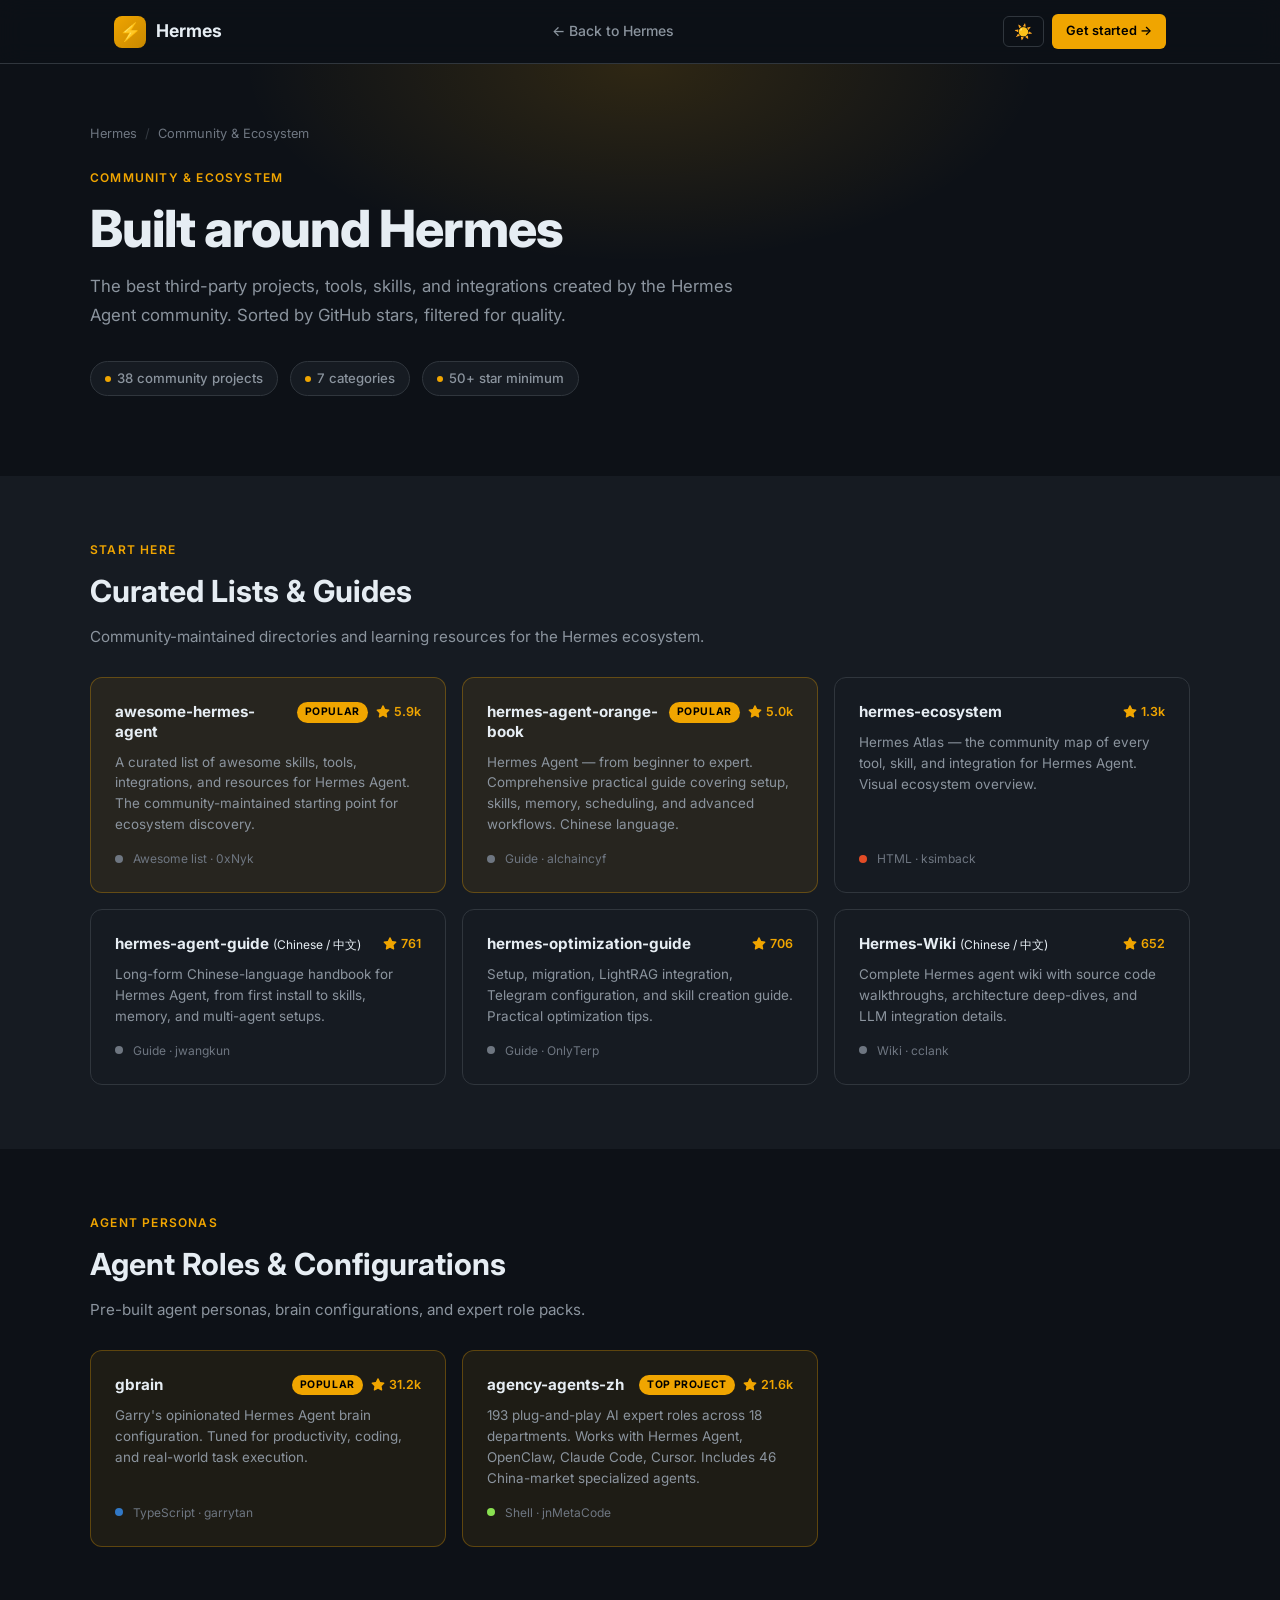
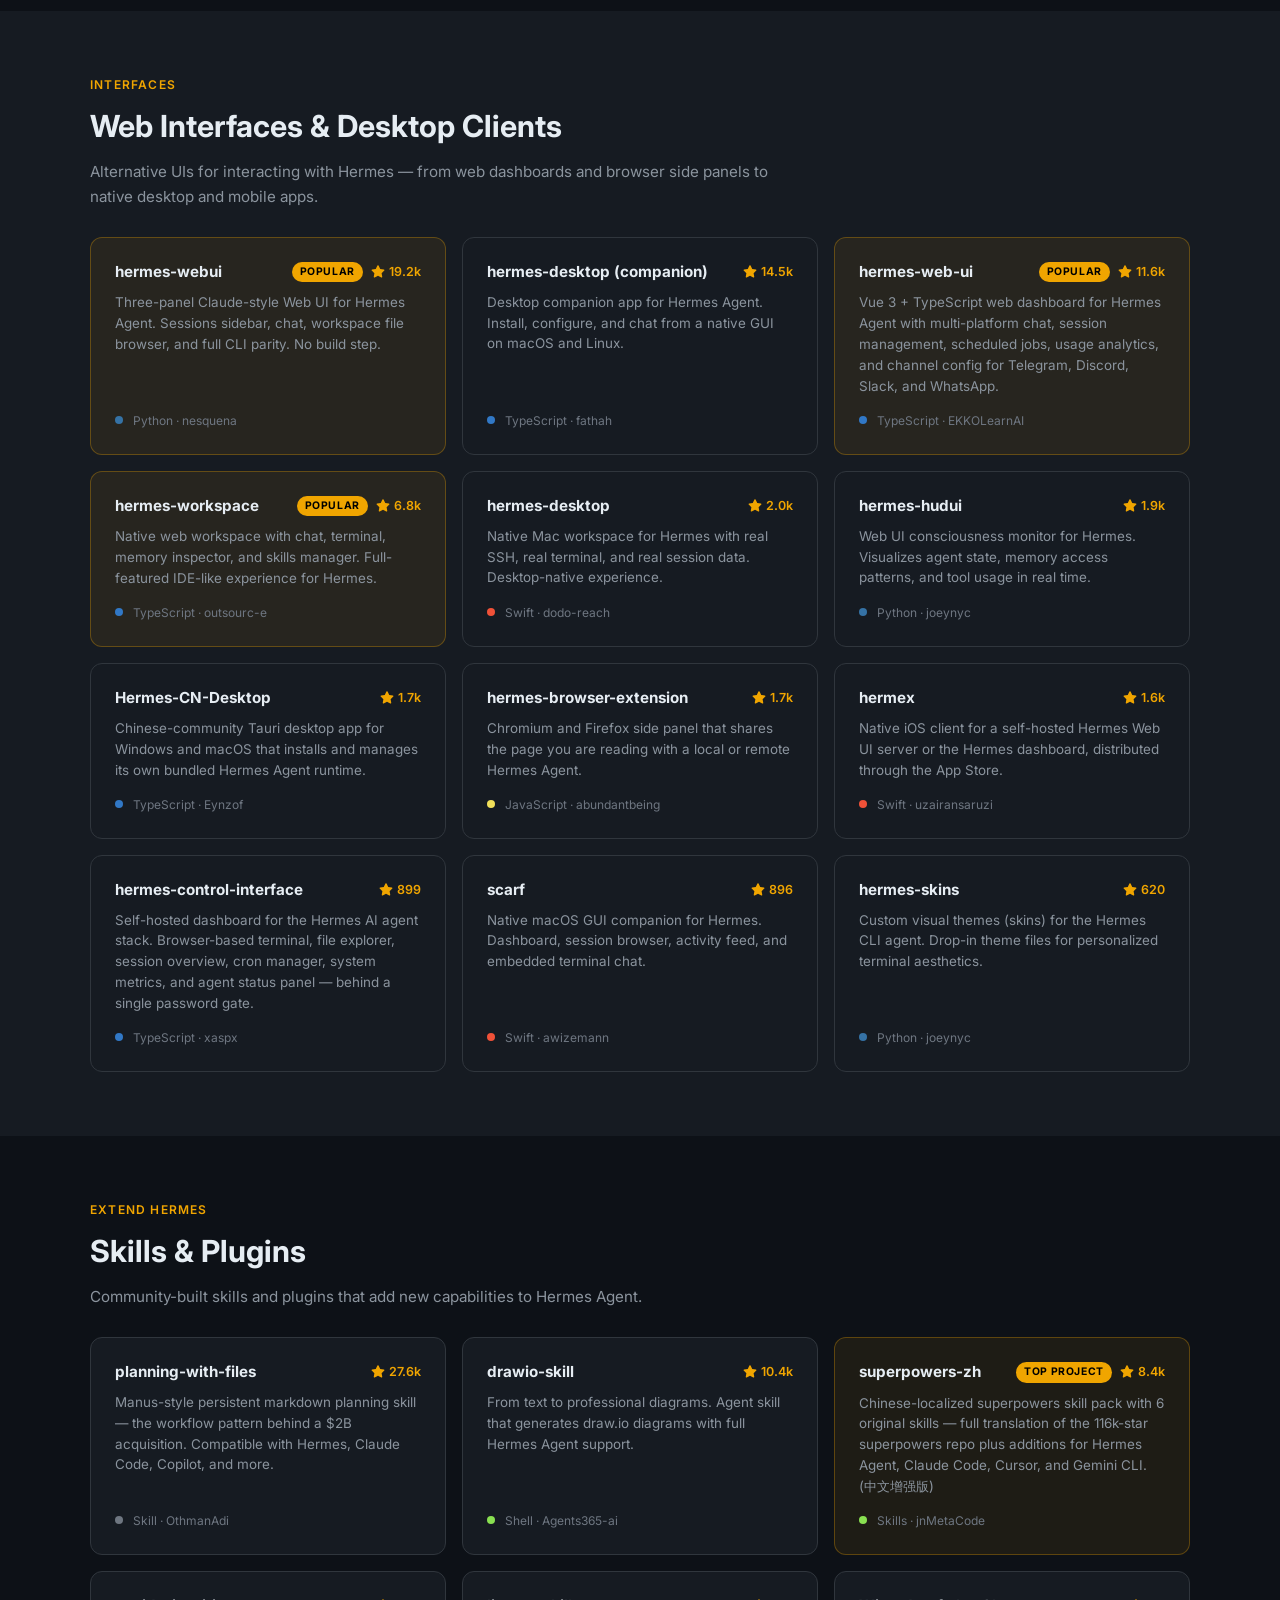
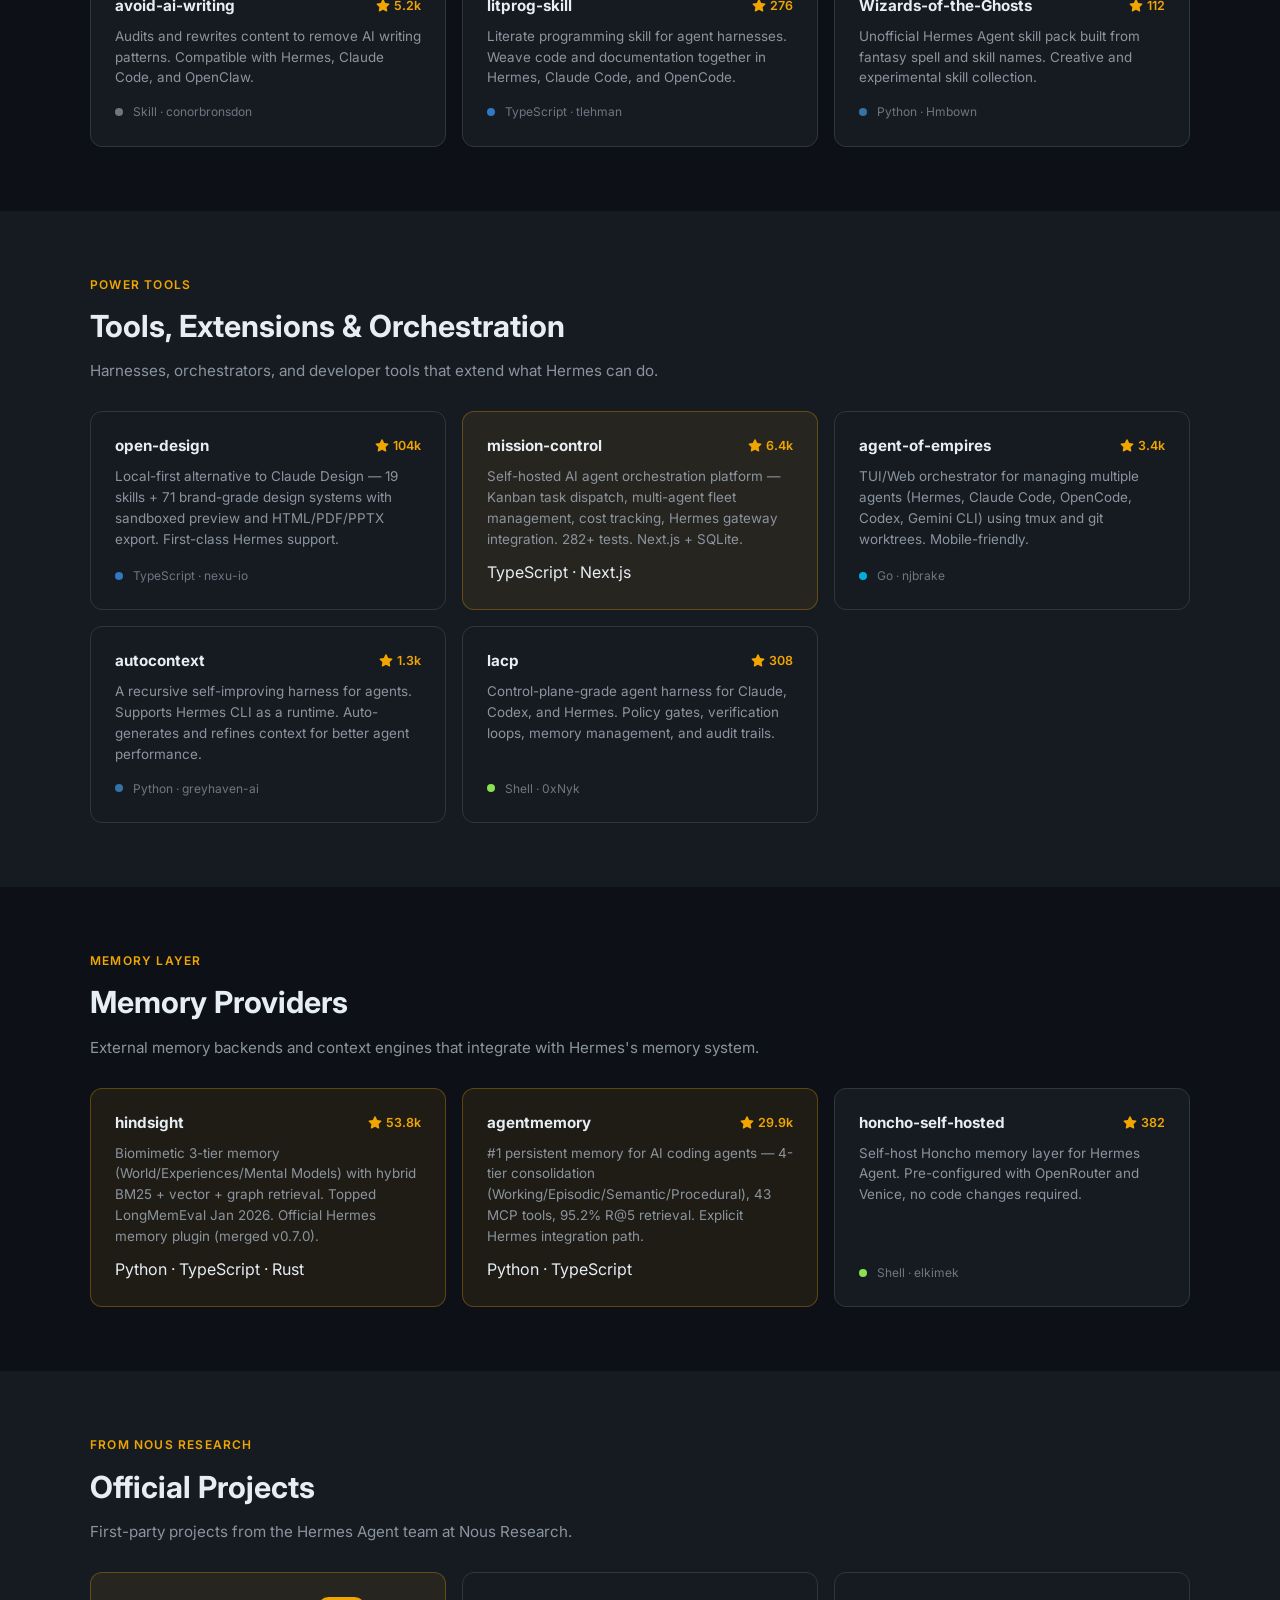
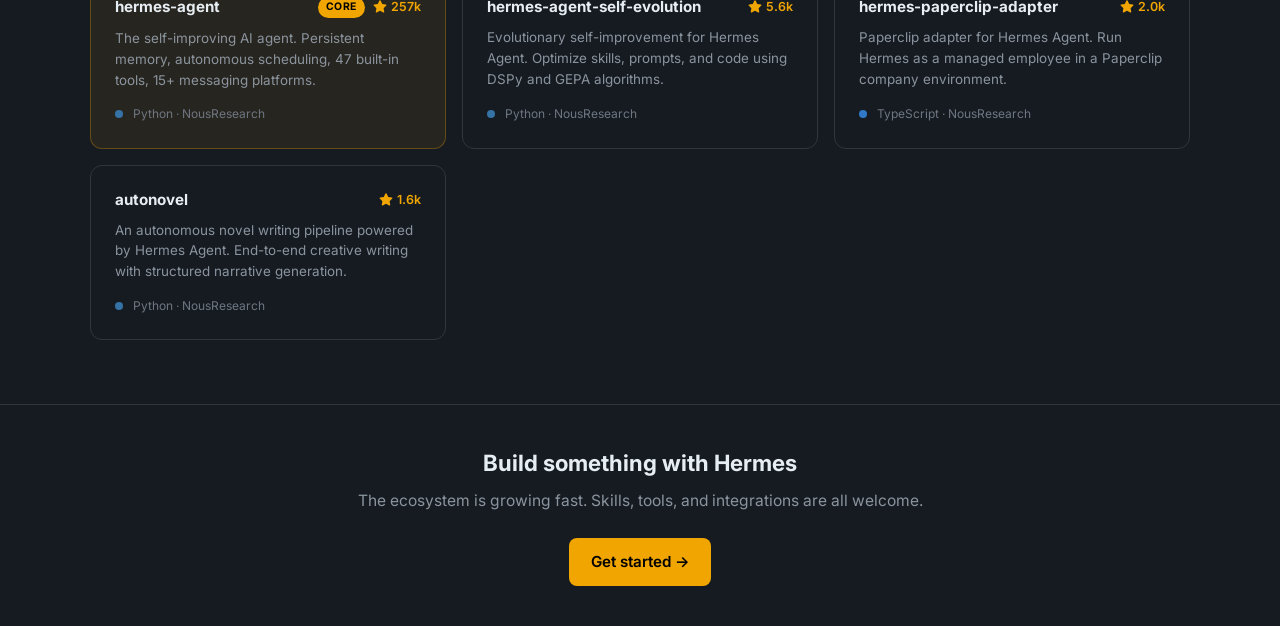
==== commit 110b0747: "docs(community): daily star count refresh + re-sort by stars" ====
--- a/community/index.html
+++ b/community/index.html
@@ -273,7 +273,7 @@
         <a href="https://github.com/jwangkun/hermes-agent-guide" target="_blank" rel="noopener" class="project-card">
           <div class="project-header">
             <div class="project-name">hermes-agent-guide <span style="font-weight: normal; font-size: 12px;">(Chinese / 中文)</span></div>
-            <span class="project-stars"><svg viewBox="0 0 16 16"><path d="M8 .25a.75.75 0 0 1 .673.418l1.882 3.815 4.21.612a.75.75 0 0 1 .416 1.279l-3.046 2.97.719 4.192a.75.75 0 0 1-1.088.791L8 12.347l-3.766 1.98a.75.75 0 0 1-1.088-.79l.72-4.194L.818 6.374a.75.75 0 0 1 .416-1.28l4.21-.611L7.327.668A.75.75 0 0 1 8 .25z"/></svg>758</span>
+            <span class="project-stars"><svg viewBox="0 0 16 16"><path d="M8 .25a.75.75 0 0 1 .673.418l1.882 3.815 4.21.612a.75.75 0 0 1 .416 1.279l-3.046 2.97.719 4.192a.75.75 0 0 1-1.088.791L8 12.347l-3.766 1.98a.75.75 0 0 1-1.088-.79l.72-4.194L.818 6.374a.75.75 0 0 1 .416-1.28l4.21-.611L7.327.668A.75.75 0 0 1 8 .25z"/></svg>761</span>
           </div>
           <div class="project-desc">Long-form Chinese-language handbook for Hermes Agent, from first install to skills, memory, and multi-agent setups.</div>
           <div class="project-meta"><span class="lang-dot lang-docs"></span> Guide &middot; jwangkun</div>
@@ -281,7 +281,7 @@
         <a href="https://github.com/OnlyTerp/hermes-optimization-guide" target="_blank" rel="noopener" class="project-card">
           <div class="project-header">
             <div class="project-name">hermes-optimization-guide</div>
-            <span class="project-stars"><svg viewBox="0 0 16 16"><path d="M8 .25a.75.75 0 0 1 .673.418l1.882 3.815 4.21.612a.75.75 0 0 1 .416 1.279l-3.046 2.97.719 4.192a.75.75 0 0 1-1.088.791L8 12.347l-3.766 1.98a.75.75 0 0 1-1.088-.79l.72-4.194L.818 6.374a.75.75 0 0 1 .416-1.28l4.21-.611L7.327.668A.75.75 0 0 1 8 .25z"/></svg>705</span>
+            <span class="project-stars"><svg viewBox="0 0 16 16"><path d="M8 .25a.75.75 0 0 1 .673.418l1.882 3.815 4.21.612a.75.75 0 0 1 .416 1.279l-3.046 2.97.719 4.192a.75.75 0 0 1-1.088.791L8 12.347l-3.766 1.98a.75.75 0 0 1-1.088-.79l.72-4.194L.818 6.374a.75.75 0 0 1 .416-1.28l4.21-.611L7.327.668A.75.75 0 0 1 8 .25z"/></svg>706</span>
           </div>
           <div class="project-desc">Setup, migration, LightRAG integration, Telegram configuration, and skill creation guide. Practical optimization tips.</div>
           <div class="project-meta"><span class="lang-dot lang-docs"></span> Guide &middot; OnlyTerp</div>
@@ -289,7 +289,7 @@
         <a href="https://github.com/cclank/Hermes-Wiki" target="_blank" rel="noopener" class="project-card">
           <div class="project-header">
             <div class="project-name">Hermes-Wiki <span style="font-weight: normal; font-size: 12px;">(Chinese / 中文)</span></div>
-            <span class="project-stars"><svg viewBox="0 0 16 16"><path d="M8 .25a.75.75 0 0 1 .673.418l1.882 3.815 4.21.612a.75.75 0 0 1 .416 1.279l-3.046 2.97.719 4.192a.75.75 0 0 1-1.088.791L8 12.347l-3.766 1.98a.75.75 0 0 1-1.088-.79l.72-4.194L.818 6.374a.75.75 0 0 1 .416-1.28l4.21-.611L7.327.668A.75.75 0 0 1 8 .25z"/></svg>653</span>
+            <span class="project-stars"><svg viewBox="0 0 16 16"><path d="M8 .25a.75.75 0 0 1 .673.418l1.882 3.815 4.21.612a.75.75 0 0 1 .416 1.279l-3.046 2.97.719 4.192a.75.75 0 0 1-1.088.791L8 12.347l-3.766 1.98a.75.75 0 0 1-1.088-.79l.72-4.194L.818 6.374a.75.75 0 0 1 .416-1.28l4.21-.611L7.327.668A.75.75 0 0 1 8 .25z"/></svg>652</span>
           </div>
           <div class="project-desc">Complete Hermes agent wiki with source code walkthroughs, architecture deep-dives, and LLM integration details.</div>
           <div class="project-meta"><span class="lang-dot lang-docs"></span> Wiki &middot; cclank</div>
@@ -355,7 +355,7 @@
           <div class="project-header">
             <div class="project-name">hermes-web-ui</div>
             <span class="featured-badge">Popular</span>
-            <span class="project-stars"><svg viewBox="0 0 16 16"><path d="M8 .25a.75.75 0 0 1 .673.418l1.882 3.815 4.21.612a.75.75 0 0 1 .416 1.279l-3.046 2.97.719 4.192a.75.75 0 0 1-1.088.791L8 12.347l-3.766 1.98a.75.75 0 0 1-1.088-.79l.72-4.194L.818 6.374a.75.75 0 0 1 .416-1.28l4.21-.611L7.327.668A.75.75 0 0 1 8 .25z"/></svg>11.5k</span>
+            <span class="project-stars"><svg viewBox="0 0 16 16"><path d="M8 .25a.75.75 0 0 1 .673.418l1.882 3.815 4.21.612a.75.75 0 0 1 .416 1.279l-3.046 2.97.719 4.192a.75.75 0 0 1-1.088.791L8 12.347l-3.766 1.98a.75.75 0 0 1-1.088-.79l.72-4.194L.818 6.374a.75.75 0 0 1 .416-1.28l4.21-.611L7.327.668A.75.75 0 0 1 8 .25z"/></svg>11.6k</span>
           </div>
           <div class="project-desc">Vue 3 + TypeScript web dashboard for Hermes Agent with multi-platform chat, session management, scheduled jobs, usage analytics, and channel config for Telegram, Discord, Slack, and WhatsApp.</div>
           <div class="project-meta"><span class="lang-dot lang-ts"></span> TypeScript &middot; EKKOLearnAI</div>
@@ -412,7 +412,7 @@
         <a href="https://github.com/xaspx/hermes-control-interface" target="_blank" rel="noopener" class="project-card">
           <div class="project-header">
             <div class="project-name">hermes-control-interface</div>
-            <span class="project-stars"><svg viewBox="0 0 16 16"><path d="M8 .25a.75.75 0 0 1 .673.418l1.882 3.815 4.21.612a.75.75 0 0 1 .416 1.279l-3.046 2.97.719 4.192a.75.75 0 0 1-1.088.791L8 12.347l-3.766 1.98a.75.75 0 0 1-1.088-.79l.72-4.194L.818 6.374a.75.75 0 0 1 .416-1.28l4.21-.611L7.327.668A.75.75 0 0 1 8 .25z"/></svg>901</span>
+            <span class="project-stars"><svg viewBox="0 0 16 16"><path d="M8 .25a.75.75 0 0 1 .673.418l1.882 3.815 4.21.612a.75.75 0 0 1 .416 1.279l-3.046 2.97.719 4.192a.75.75 0 0 1-1.088.791L8 12.347l-3.766 1.98a.75.75 0 0 1-1.088-.79l.72-4.194L.818 6.374a.75.75 0 0 1 .416-1.28l4.21-.611L7.327.668A.75.75 0 0 1 8 .25z"/></svg>899</span>
           </div>
           <div class="project-desc">Self-hosted dashboard for the Hermes AI agent stack. Browser-based terminal, file explorer, session overview, cron manager, system metrics, and agent status panel — behind a single password gate.</div>
           <div class="project-meta"><span class="lang-dot lang-ts"></span> TypeScript &middot; xaspx</div>
@@ -420,7 +420,7 @@
         <a href="https://github.com/awizemann/scarf" target="_blank" rel="noopener" class="project-card">
           <div class="project-header">
             <div class="project-name">scarf</div>
-            <span class="project-stars"><svg viewBox="0 0 16 16"><path d="M8 .25a.75.75 0 0 1 .673.418l1.882 3.815 4.21.612a.75.75 0 0 1 .416 1.279l-3.046 2.97.719 4.192a.75.75 0 0 1-1.088.791L8 12.347l-3.766 1.98a.75.75 0 0 1-1.088-.79l.72-4.194L.818 6.374a.75.75 0 0 1 .416-1.28l4.21-.611L7.327.668A.75.75 0 0 1 8 .25z"/></svg>894</span>
+            <span class="project-stars"><svg viewBox="0 0 16 16"><path d="M8 .25a.75.75 0 0 1 .673.418l1.882 3.815 4.21.612a.75.75 0 0 1 .416 1.279l-3.046 2.97.719 4.192a.75.75 0 0 1-1.088.791L8 12.347l-3.766 1.98a.75.75 0 0 1-1.088-.79l.72-4.194L.818 6.374a.75.75 0 0 1 .416-1.28l4.21-.611L7.327.668A.75.75 0 0 1 8 .25z"/></svg>896</span>
           </div>
           <div class="project-desc">Native macOS GUI companion for Hermes. Dashboard, session browser, activity feed, and embedded terminal chat.</div>
           <div class="project-meta"><span class="lang-dot lang-swift"></span> Swift &middot; awizemann</div>
@@ -455,7 +455,7 @@
         <a href="https://github.com/Agents365-ai/drawio-skill" target="_blank" rel="noopener" class="project-card">
           <div class="project-header">
             <div class="project-name">drawio-skill</div>
-            <span class="project-stars"><svg viewBox="0 0 16 16"><path d="M8 .25a.75.75 0 0 1 .673.418l1.882 3.815 4.21.612a.75.75 0 0 1 .416 1.279l-3.046 2.97.719 4.192a.75.75 0 0 1-1.088.791L8 12.347l-3.766 1.98a.75.75 0 0 1-1.088-.79l.72-4.194L.818 6.374a.75.75 0 0 1 .416-1.28l4.21-.611L7.327.668A.75.75 0 0 1 8 .25z"/></svg>10.3k</span>
+            <span class="project-stars"><svg viewBox="0 0 16 16"><path d="M8 .25a.75.75 0 0 1 .673.418l1.882 3.815 4.21.612a.75.75 0 0 1 .416 1.279l-3.046 2.97.719 4.192a.75.75 0 0 1-1.088.791L8 12.347l-3.766 1.98a.75.75 0 0 1-1.088-.79l.72-4.194L.818 6.374a.75.75 0 0 1 .416-1.28l4.21-.611L7.327.668A.75.75 0 0 1 8 .25z"/></svg>10.4k</span>
           </div>
           <div class="project-desc">From text to professional diagrams. Agent skill that generates draw.io diagrams with full Hermes Agent support.</div>
           <div class="project-meta"><span class="lang-dot lang-shell"></span> Shell &middot; Agents365-ai</div>
@@ -558,7 +558,7 @@
         <a href="https://github.com/vectorize-io/hindsight" target="_blank" rel="noopener" class="project-card featured">
           <div class="project-header">
             <div class="project-name">hindsight</div>
-            <span class="project-stars"><svg viewBox="0 0 16 16"><path d="M8 .25a.75.75 0 0 1 .673.418l1.882 3.815 4.21.612a.75.75 0 0 1 .416 1.279l-3.046 2.97.719 4.192a.75.75 0 0 1-1.088.791L8 12.347l-3.766 1.98a.75.75 0 0 1-1.088-.79l.72-4.194L.818 6.374a.75.75 0 0 1 .416-1.28l4.21-.611L7.327.668A.75.75 0 0 1 8 .25z"/></svg>53.5k</span>
+            <span class="project-stars"><svg viewBox="0 0 16 16"><path d="M8 .25a.75.75 0 0 1 .673.418l1.882 3.815 4.21.612a.75.75 0 0 1 .416 1.279l-3.046 2.97.719 4.192a.75.75 0 0 1-1.088.791L8 12.347l-3.766 1.98a.75.75 0 0 1-1.088-.79l.72-4.194L.818 6.374a.75.75 0 0 1 .416-1.28l4.21-.611L7.327.668A.75.75 0 0 1 8 .25z"/></svg>53.8k</span>
           </div>
           <div class="project-desc">Biomimetic 3-tier memory (World/Experiences/Mental Models) with hybrid BM25 + vector + graph retrieval. Topped LongMemEval Jan 2026. Official Hermes memory plugin (merged v0.7.0).</div>
           <div class="project-lang">Python · TypeScript · Rust</div>
@@ -574,7 +574,7 @@
         <a href="https://github.com/elkimek/honcho-self-hosted" target="_blank" rel="noopener" class="project-card">
           <div class="project-header">
             <div class="project-name">honcho-self-hosted</div>
-            <span class="project-stars"><svg viewBox="0 0 16 16"><path d="M8 .25a.75.75 0 0 1 .673.418l1.882 3.815 4.21.612a.75.75 0 0 1 .416 1.279l-3.046 2.97.719 4.192a.75.75 0 0 1-1.088.791L8 12.347l-3.766 1.98a.75.75 0 0 1-1.088-.79l.72-4.194L.818 6.374a.75.75 0 0 1 .416-1.28l4.21-.611L7.327.668A.75.75 0 0 1 8 .25z"/></svg>383</span>
+            <span class="project-stars"><svg viewBox="0 0 16 16"><path d="M8 .25a.75.75 0 0 1 .673.418l1.882 3.815 4.21.612a.75.75 0 0 1 .416 1.279l-3.046 2.97.719 4.192a.75.75 0 0 1-1.088.791L8 12.347l-3.766 1.98a.75.75 0 0 1-1.088-.79l.72-4.194L.818 6.374a.75.75 0 0 1 .416-1.28l4.21-.611L7.327.668A.75.75 0 0 1 8 .25z"/></svg>382</span>
           </div>
           <div class="project-desc">Self-host Honcho memory layer for Hermes Agent. Pre-configured with OpenRouter and Venice, no code changes required.</div>
           <div class="project-meta"><span class="lang-dot lang-shell"></span> Shell &middot; elkimek</div>
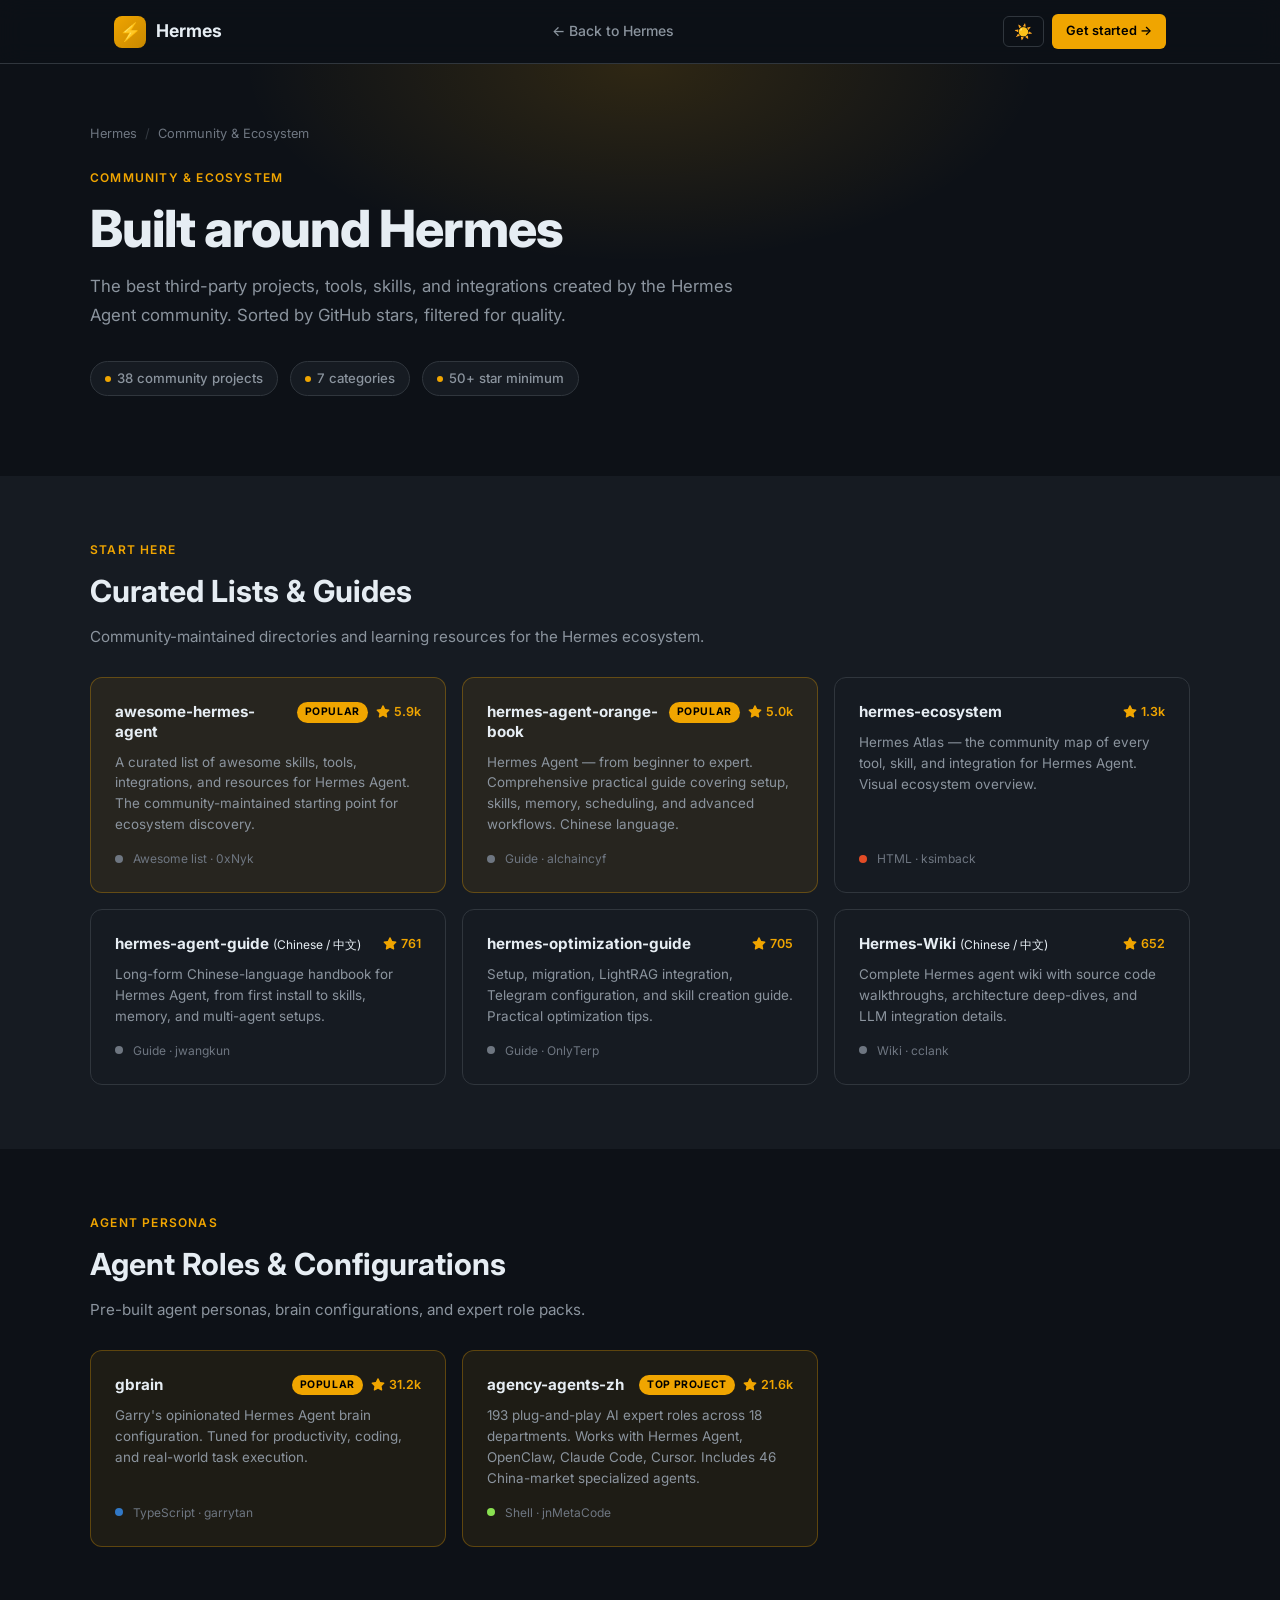
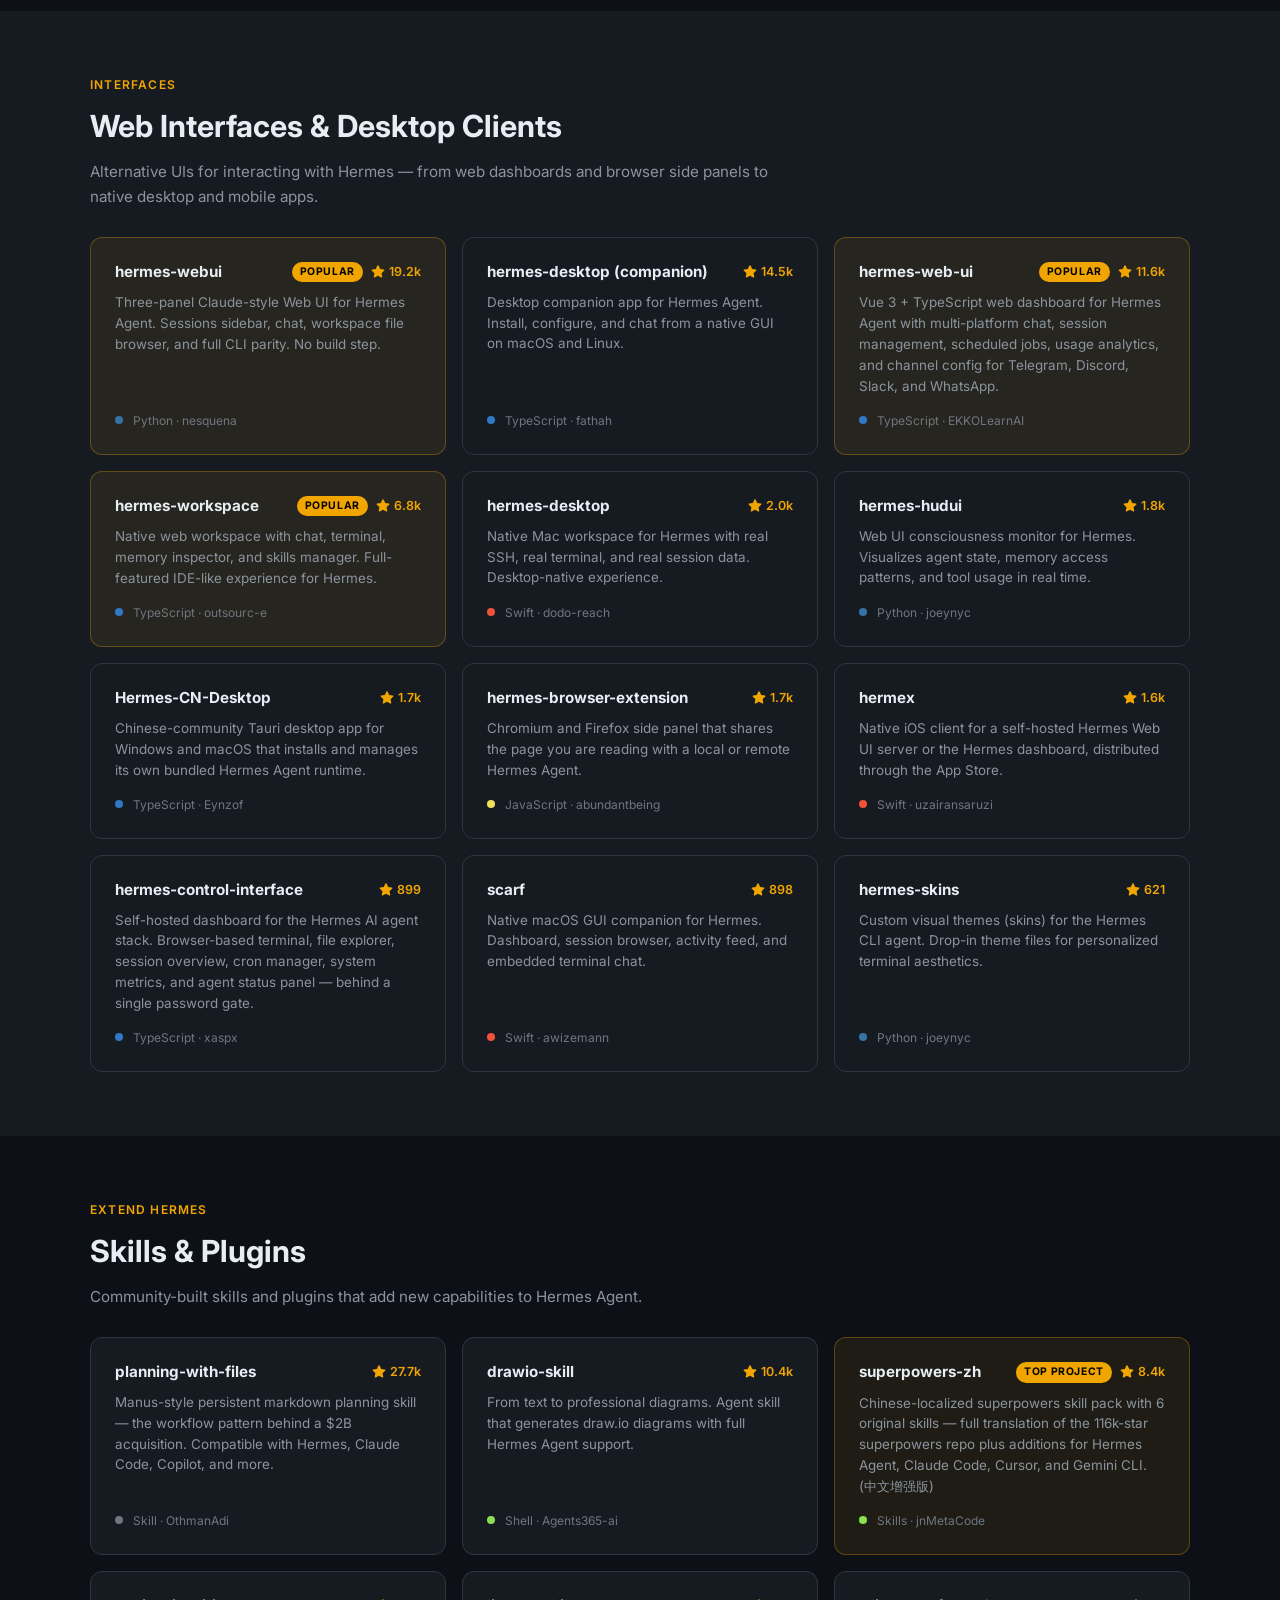
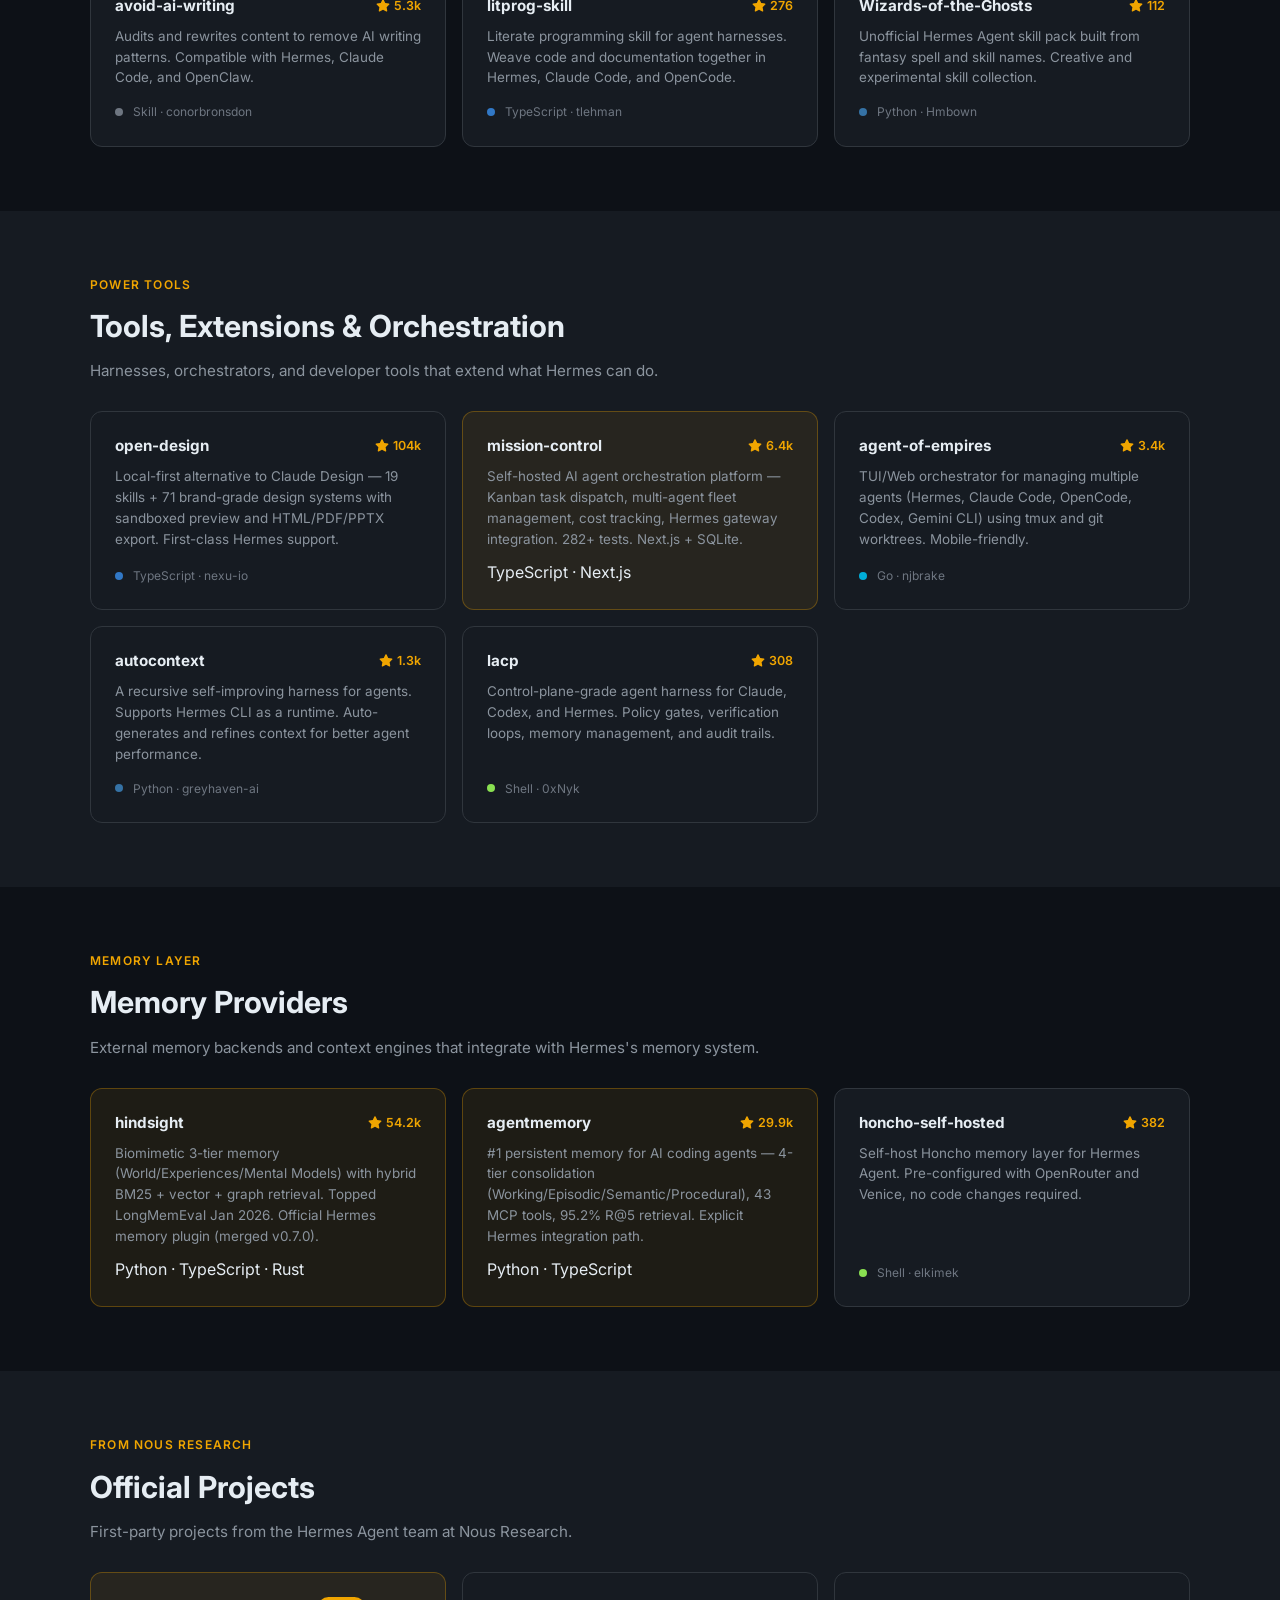
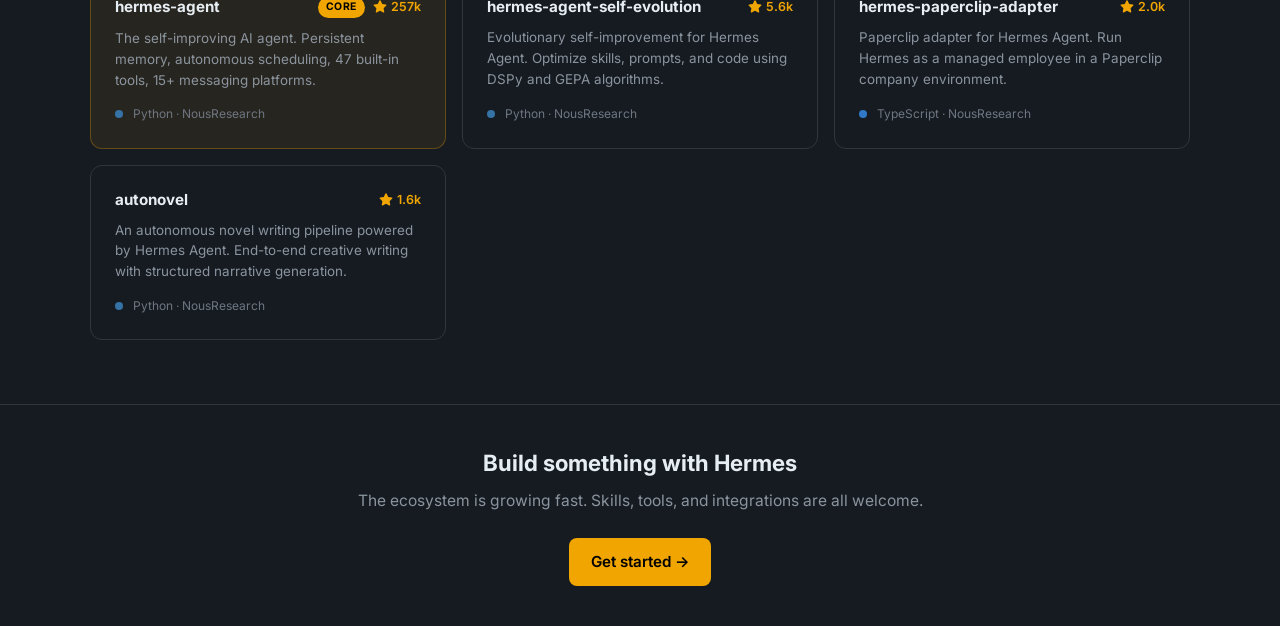
==== commit 9baeaa0d: "docs(community): daily star count refresh + re-sort by stars" ====
--- a/community/index.html
+++ b/community/index.html
@@ -281,7 +281,7 @@
         <a href="https://github.com/OnlyTerp/hermes-optimization-guide" target="_blank" rel="noopener" class="project-card">
           <div class="project-header">
             <div class="project-name">hermes-optimization-guide</div>
-            <span class="project-stars"><svg viewBox="0 0 16 16"><path d="M8 .25a.75.75 0 0 1 .673.418l1.882 3.815 4.21.612a.75.75 0 0 1 .416 1.279l-3.046 2.97.719 4.192a.75.75 0 0 1-1.088.791L8 12.347l-3.766 1.98a.75.75 0 0 1-1.088-.79l.72-4.194L.818 6.374a.75.75 0 0 1 .416-1.28l4.21-.611L7.327.668A.75.75 0 0 1 8 .25z"/></svg>706</span>
+            <span class="project-stars"><svg viewBox="0 0 16 16"><path d="M8 .25a.75.75 0 0 1 .673.418l1.882 3.815 4.21.612a.75.75 0 0 1 .416 1.279l-3.046 2.97.719 4.192a.75.75 0 0 1-1.088.791L8 12.347l-3.766 1.98a.75.75 0 0 1-1.088-.79l.72-4.194L.818 6.374a.75.75 0 0 1 .416-1.28l4.21-.611L7.327.668A.75.75 0 0 1 8 .25z"/></svg>705</span>
           </div>
           <div class="project-desc">Setup, migration, LightRAG integration, Telegram configuration, and skill creation guide. Practical optimization tips.</div>
           <div class="project-meta"><span class="lang-dot lang-docs"></span> Guide &middot; OnlyTerp</div>
@@ -380,7 +380,7 @@
         <a href="https://github.com/joeynyc/hermes-hudui" target="_blank" rel="noopener" class="project-card">
           <div class="project-header">
             <div class="project-name">hermes-hudui</div>
-            <span class="project-stars"><svg viewBox="0 0 16 16"><path d="M8 .25a.75.75 0 0 1 .673.418l1.882 3.815 4.21.612a.75.75 0 0 1 .416 1.279l-3.046 2.97.719 4.192a.75.75 0 0 1-1.088.791L8 12.347l-3.766 1.98a.75.75 0 0 1-1.088-.79l.72-4.194L.818 6.374a.75.75 0 0 1 .416-1.28l4.21-.611L7.327.668A.75.75 0 0 1 8 .25z"/></svg>1.9k</span>
+            <span class="project-stars"><svg viewBox="0 0 16 16"><path d="M8 .25a.75.75 0 0 1 .673.418l1.882 3.815 4.21.612a.75.75 0 0 1 .416 1.279l-3.046 2.97.719 4.192a.75.75 0 0 1-1.088.791L8 12.347l-3.766 1.98a.75.75 0 0 1-1.088-.79l.72-4.194L.818 6.374a.75.75 0 0 1 .416-1.28l4.21-.611L7.327.668A.75.75 0 0 1 8 .25z"/></svg>1.8k</span>
           </div>
           <div class="project-desc">Web UI consciousness monitor for Hermes. Visualizes agent state, memory access patterns, and tool usage in real time.</div>
           <div class="project-meta"><span class="lang-dot lang-python"></span> Python &middot; joeynyc</div>
@@ -420,7 +420,7 @@
         <a href="https://github.com/awizemann/scarf" target="_blank" rel="noopener" class="project-card">
           <div class="project-header">
             <div class="project-name">scarf</div>
-            <span class="project-stars"><svg viewBox="0 0 16 16"><path d="M8 .25a.75.75 0 0 1 .673.418l1.882 3.815 4.21.612a.75.75 0 0 1 .416 1.279l-3.046 2.97.719 4.192a.75.75 0 0 1-1.088.791L8 12.347l-3.766 1.98a.75.75 0 0 1-1.088-.79l.72-4.194L.818 6.374a.75.75 0 0 1 .416-1.28l4.21-.611L7.327.668A.75.75 0 0 1 8 .25z"/></svg>896</span>
+            <span class="project-stars"><svg viewBox="0 0 16 16"><path d="M8 .25a.75.75 0 0 1 .673.418l1.882 3.815 4.21.612a.75.75 0 0 1 .416 1.279l-3.046 2.97.719 4.192a.75.75 0 0 1-1.088.791L8 12.347l-3.766 1.98a.75.75 0 0 1-1.088-.79l.72-4.194L.818 6.374a.75.75 0 0 1 .416-1.28l4.21-.611L7.327.668A.75.75 0 0 1 8 .25z"/></svg>898</span>
           </div>
           <div class="project-desc">Native macOS GUI companion for Hermes. Dashboard, session browser, activity feed, and embedded terminal chat.</div>
           <div class="project-meta"><span class="lang-dot lang-swift"></span> Swift &middot; awizemann</div>
@@ -428,7 +428,7 @@
         <a href="https://github.com/joeynyc/hermes-skins" target="_blank" rel="noopener" class="project-card">
           <div class="project-header">
             <div class="project-name">hermes-skins</div>
-            <span class="project-stars"><svg viewBox="0 0 16 16"><path d="M8 .25a.75.75 0 0 1 .673.418l1.882 3.815 4.21.612a.75.75 0 0 1 .416 1.279l-3.046 2.97.719 4.192a.75.75 0 0 1-1.088.791L8 12.347l-3.766 1.98a.75.75 0 0 1-1.088-.79l.72-4.194L.818 6.374a.75.75 0 0 1 .416-1.28l4.21-.611L7.327.668A.75.75 0 0 1 8 .25z"/></svg>620</span>
+            <span class="project-stars"><svg viewBox="0 0 16 16"><path d="M8 .25a.75.75 0 0 1 .673.418l1.882 3.815 4.21.612a.75.75 0 0 1 .416 1.279l-3.046 2.97.719 4.192a.75.75 0 0 1-1.088.791L8 12.347l-3.766 1.98a.75.75 0 0 1-1.088-.79l.72-4.194L.818 6.374a.75.75 0 0 1 .416-1.28l4.21-.611L7.327.668A.75.75 0 0 1 8 .25z"/></svg>621</span>
           </div>
           <div class="project-desc">Custom visual themes (skins) for the Hermes CLI agent. Drop-in theme files for personalized terminal aesthetics.</div>
           <div class="project-meta"><span class="lang-dot lang-python"></span> Python &middot; joeynyc</div>
@@ -447,7 +447,7 @@
         <a href="https://github.com/OthmanAdi/planning-with-files" target="_blank" rel="noopener" class="project-card">
           <div class="project-header">
             <div class="project-name">planning-with-files</div>
-            <span class="project-stars"><svg viewBox="0 0 16 16"><path d="M8 .25a.75.75 0 0 1 .673.418l1.882 3.815 4.21.612a.75.75 0 0 1 .416 1.279l-3.046 2.97.719 4.192a.75.75 0 0 1-1.088.791L8 12.347l-3.766 1.98a.75.75 0 0 1-1.088-.79l.72-4.194L.818 6.374a.75.75 0 0 1 .416-1.28l4.21-.611L7.327.668A.75.75 0 0 1 8 .25z"/></svg>27.6k</span>
+            <span class="project-stars"><svg viewBox="0 0 16 16"><path d="M8 .25a.75.75 0 0 1 .673.418l1.882 3.815 4.21.612a.75.75 0 0 1 .416 1.279l-3.046 2.97.719 4.192a.75.75 0 0 1-1.088.791L8 12.347l-3.766 1.98a.75.75 0 0 1-1.088-.79l.72-4.194L.818 6.374a.75.75 0 0 1 .416-1.28l4.21-.611L7.327.668A.75.75 0 0 1 8 .25z"/></svg>27.7k</span>
           </div>
           <div class="project-desc">Manus-style persistent markdown planning skill — the workflow pattern behind a $2B acquisition. Compatible with Hermes, Claude Code, Copilot, and more.</div>
           <div class="project-meta"><span class="lang-dot lang-docs"></span> Skill &middot; OthmanAdi</div>
@@ -472,7 +472,7 @@
         <a href="https://github.com/conorbronsdon/avoid-ai-writing" target="_blank" rel="noopener" class="project-card">
           <div class="project-header">
             <div class="project-name">avoid-ai-writing</div>
-            <span class="project-stars"><svg viewBox="0 0 16 16"><path d="M8 .25a.75.75 0 0 1 .673.418l1.882 3.815 4.21.612a.75.75 0 0 1 .416 1.279l-3.046 2.97.719 4.192a.75.75 0 0 1-1.088.791L8 12.347l-3.766 1.98a.75.75 0 0 1-1.088-.79l.72-4.194L.818 6.374a.75.75 0 0 1 .416-1.28l4.21-.611L7.327.668A.75.75 0 0 1 8 .25z"/></svg>5.2k</span>
+            <span class="project-stars"><svg viewBox="0 0 16 16"><path d="M8 .25a.75.75 0 0 1 .673.418l1.882 3.815 4.21.612a.75.75 0 0 1 .416 1.279l-3.046 2.97.719 4.192a.75.75 0 0 1-1.088.791L8 12.347l-3.766 1.98a.75.75 0 0 1-1.088-.79l.72-4.194L.818 6.374a.75.75 0 0 1 .416-1.28l4.21-.611L7.327.668A.75.75 0 0 1 8 .25z"/></svg>5.3k</span>
           </div>
           <div class="project-desc">Audits and rewrites content to remove AI writing patterns. Compatible with Hermes, Claude Code, and OpenClaw.</div>
           <div class="project-meta"><span class="lang-dot lang-docs"></span> Skill &middot; conorbronsdon</div>
@@ -558,7 +558,7 @@
         <a href="https://github.com/vectorize-io/hindsight" target="_blank" rel="noopener" class="project-card featured">
           <div class="project-header">
             <div class="project-name">hindsight</div>
-            <span class="project-stars"><svg viewBox="0 0 16 16"><path d="M8 .25a.75.75 0 0 1 .673.418l1.882 3.815 4.21.612a.75.75 0 0 1 .416 1.279l-3.046 2.97.719 4.192a.75.75 0 0 1-1.088.791L8 12.347l-3.766 1.98a.75.75 0 0 1-1.088-.79l.72-4.194L.818 6.374a.75.75 0 0 1 .416-1.28l4.21-.611L7.327.668A.75.75 0 0 1 8 .25z"/></svg>53.8k</span>
+            <span class="project-stars"><svg viewBox="0 0 16 16"><path d="M8 .25a.75.75 0 0 1 .673.418l1.882 3.815 4.21.612a.75.75 0 0 1 .416 1.279l-3.046 2.97.719 4.192a.75.75 0 0 1-1.088.791L8 12.347l-3.766 1.98a.75.75 0 0 1-1.088-.79l.72-4.194L.818 6.374a.75.75 0 0 1 .416-1.28l4.21-.611L7.327.668A.75.75 0 0 1 8 .25z"/></svg>54.2k</span>
           </div>
           <div class="project-desc">Biomimetic 3-tier memory (World/Experiences/Mental Models) with hybrid BM25 + vector + graph retrieval. Topped LongMemEval Jan 2026. Official Hermes memory plugin (merged v0.7.0).</div>
           <div class="project-lang">Python · TypeScript · Rust</div>
